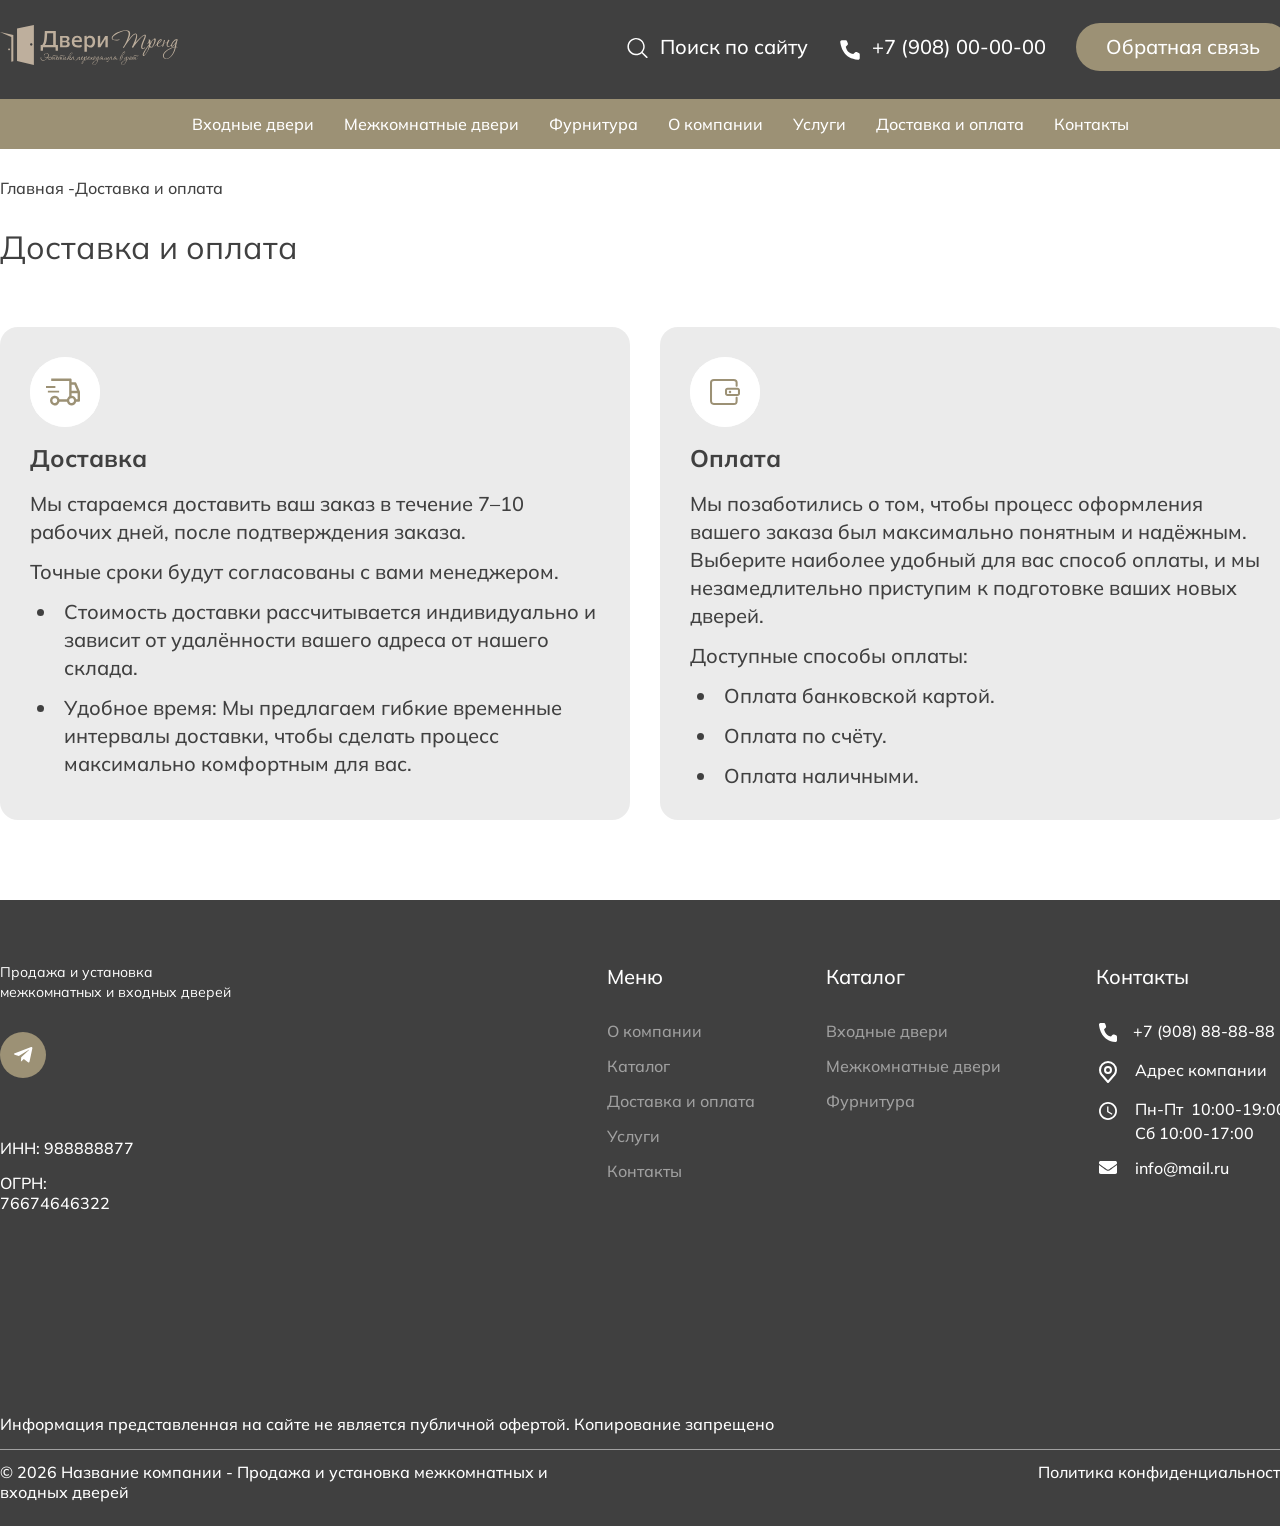
==== index.html @ 287fa289 "Оплата" ====
<!DOCTYPE html>
<html lang="ru">

<head>
  <meta charset="UTF-8">
  <meta http-equiv="X-UA-Compatible" content="IE=edge">
  <meta name="viewport" content="width=device-width, initial-scale=1.0">
  <title>Document</title>
  <link rel="stylesheet" href="style/style.css">
  <link rel="stylesheet" href="./style/swiper-bundle.min.css">
</head>

<body>
  <header class="header">
    <div class="header__top">
      <div class="container">
        <a class="header__logo" href="/" aria-label="На главную">
          <img class="header__logo-image" src="./assets/imgs/header/logo.svg" alt="Двери Trend">
        </a>
        <div class="header__top-content">
          <a class="header-link" href="#" aria-label="Поиск по сайту">
            <span class="header__search-icon-slot" aria-hidden="true">
              <svg width="24" height="23" viewBox="0 0 24 23" fill="none" xmlns="http://www.w3.org/2000/svg">
                <path
                  d="M21.3833 20.3334L16.7052 15.6616H16.6548C18.0967 13.9637 18.8254 11.7748 18.6883 9.5527C18.5513 7.33062 17.5593 5.24752 15.9197 3.73914C14.28 2.23077 12.1199 1.41397 9.89113 1.4596C7.66234 1.50524 5.53754 2.40977 3.96122 3.98399C2.3849 5.55821 1.47915 7.68017 1.43346 9.90599C1.38776 12.1318 2.20565 14.2891 3.71604 15.9265C5.22643 17.5639 7.31231 18.5547 9.53736 18.6915C11.7624 18.8283 13.9542 18.1006 15.6544 16.6606C15.6544 16.6606 15.6544 16.6966 15.6544 16.7109L20.3325 21.3828C20.3994 21.4502 20.479 21.5036 20.5667 21.5401C20.6544 21.5766 20.7485 21.5954 20.8435 21.5954C20.9385 21.5954 21.0326 21.5766 21.1203 21.5401C21.208 21.5036 21.2876 21.4502 21.3545 21.3828C21.4283 21.3176 21.4879 21.2379 21.5295 21.1487C21.5712 21.0595 21.5941 20.9627 21.5968 20.8644C21.5995 20.766 21.582 20.6681 21.5452 20.5768C21.5085 20.4854 21.4534 20.4026 21.3833 20.3334ZM10.0766 17.25C8.65318 17.25 7.26169 16.8285 6.07814 16.0387C4.89458 15.2489 3.97211 14.1264 3.42738 12.813C2.88265 11.4997 2.74012 10.0545 3.01782 8.66029C3.29553 7.26605 3.98098 5.98536 4.98751 4.98017C5.99405 3.97498 7.27645 3.29044 8.67255 3.0131C10.0686 2.73577 11.5157 2.87811 12.8308 3.42211C14.1459 3.96612 15.27 4.88736 16.0608 6.06934C16.8516 7.25132 17.2737 8.64095 17.2737 10.0625C17.2737 11.0064 17.0876 11.941 16.7259 12.813C16.3642 13.6851 15.8341 14.4774 15.1657 15.1448C14.4974 15.8122 13.704 16.3417 12.8308 16.7029C11.9576 17.0641 11.0218 17.25 10.0766 17.25Z"
                  fill="white" />
              </svg>
            </span>
            <span class="header__search-text">Поиск по сайту</span>
          </a>
          <a class="header-link" href="tel:+79080000000" aria-label="Позвонить +7 (908) 00-00-00">
            <svg width="24" height="24" viewBox="0 0 24 24" fill="none" xmlns="http://www.w3.org/2000/svg">
              <path
                d="M15.2477 16.11L16.9277 14.43C17.154 14.2065 17.4403 14.0536 17.7518 13.9897C18.0634 13.9257 18.3867 13.9537 18.6827 14.07L20.7302 14.8875C21.0293 15.0089 21.2858 15.2161 21.4673 15.4831C21.6488 15.75 21.7473 16.0647 21.7502 16.3875V20.1375C21.7485 20.3571 21.7023 20.574 21.6145 20.7753C21.5267 20.9766 21.3991 21.158 21.2393 21.3087C21.0796 21.4593 20.891 21.5761 20.6849 21.6519C20.4788 21.7278 20.2595 21.7611 20.0402 21.75C5.69272 20.8575 2.79772 8.7075 2.25022 4.0575C2.22481 3.82915 2.24803 3.59801 2.31836 3.37928C2.38869 3.16055 2.50453 2.95919 2.65827 2.78845C2.81201 2.61771 3.00016 2.48145 3.21034 2.38865C3.42052 2.29584 3.64797 2.24859 3.87772 2.25H7.50022C7.82348 2.25096 8.13906 2.3486 8.40637 2.53037C8.67368 2.71214 8.8805 2.96973 9.00022 3.27L9.81772 5.3175C9.93791 5.6123 9.96858 5.93598 9.90588 6.24811C9.84319 6.56024 9.68992 6.84697 9.46522 7.0725L7.78522 8.7525C7.78522 8.7525 8.75272 15.3 15.2477 16.11Z"
                fill="white" />
            </svg>
            <span class="header__search-text">+7 (908) 00-00-00</span>
          </a>
          <button class="header__callback-button" type="button">Обратная связь</button>
        </div>
      </div>
    </div>
    <div class="header__bottom">
      <div class="container">
        <nav class="header__bottom-inner" aria-label="Навигация по сайту">
          <a class="nav-item" href="#">Входные двери</a>
          <a class="nav-item" href="#">Межкомнатные двери</a>
          <a class="nav-item" href="#">Фурнитура</a>
          <a class="nav-item" href="#">О компании</a>
          <a class="nav-item" href="#">Услуги</a>
          <a class="nav-item" href="#">Доставка и оплата</a>
          <a class="nav-item" href="#">Контакты</a>
        </nav>
      </div>
    </div>
  </header>

  <main class="page-delivery">
    <div class="container">
      <div class="page-delivery__intro">
        <nav class="breadcrumbs" aria-label="Хлебные крошки">
          <ol class="breadcrumbs__list">
            <li class="breadcrumbs__item">
              <a class="breadcrumbs__link" href="/">Главная</a>
            </li>
            <li class="breadcrumbs__item">
              <span class="breadcrumbs__current" aria-current="page">Доставка и оплата</span>
            </li>
          </ol>
        </nav>
        <h1 class="page-delivery__title">Доставка и оплата</h1>
      </div>

      <div class="page-delivery__cards">
        <article class="info-card info-card--delivery">
          <div class="info-card__icon" aria-hidden="true">
            <svg width="70" height="70" viewBox="0 0 70 70" fill="none" xmlns="http://www.w3.org/2000/svg">
              <rect width="70" height="70" rx="35" fill="white" />
              <path d="M49.9029 34.5152L46.305 25.9251C46.2126 25.7044 46.0589 25.5163 45.8629 25.3841C45.667 25.252 45.4375 25.1815 45.2029 25.1815H41.605V22.7272C41.605 22.4017 41.4787 22.0896 41.2538 21.8594C41.0289 21.6293 40.7238 21.5 40.4058 21.5H21.2173V23.9543H39.2065V39.3625C38.6603 39.6876 38.1823 40.1199 37.7999 40.6346C37.4175 41.1493 37.1383 41.7362 36.9782 42.3616H29.4419C29.15 41.2048 28.4558 40.1967 27.4895 39.5262C26.5231 38.8556 25.3509 38.5687 24.1927 38.7193C23.0344 38.8698 21.9695 39.4475 21.1977 40.3439C20.4258 41.2403 20 42.394 20 43.5888C20 44.7835 20.4258 45.9372 21.1977 46.8337C21.9695 47.7301 23.0344 48.3077 24.1927 48.4583C25.3509 48.6088 26.5231 48.3219 27.4895 47.6514C28.4558 46.9809 29.15 45.9727 29.4419 44.8159H36.9782C37.2391 45.8691 37.8357 46.8032 38.6737 47.4705C39.5117 48.1377 40.5432 48.5 41.605 48.5C42.6668 48.5 43.6983 48.1377 44.5363 47.4705C45.3743 46.8032 45.971 45.8691 46.2319 44.8159H48.8007C49.1188 44.8159 49.4238 44.6866 49.6487 44.4565C49.8736 44.2264 50 43.9142 50 43.5888V34.9987C50 34.8325 49.9669 34.668 49.9029 34.5152ZM24.8151 46.0431C24.3407 46.0431 23.877 45.8991 23.4825 45.6295C23.0881 45.3598 22.7807 44.9765 22.5991 44.528C22.4176 44.0795 22.3701 43.5861 22.4626 43.11C22.5552 42.6339 22.7836 42.1966 23.1191 41.8533C23.4545 41.5101 23.8819 41.2763 24.3472 41.1816C24.8124 41.0869 25.2947 41.1355 25.733 41.3213C26.1713 41.507 26.5459 41.8216 26.8094 42.2252C27.073 42.6288 27.2137 43.1034 27.2137 43.5888C27.2137 44.2397 26.961 44.864 26.5111 45.3242C26.0613 45.7845 25.4512 46.0431 24.8151 46.0431ZM41.605 27.6358H44.4114L46.9826 33.7715H41.605V27.6358ZM41.605 46.0431C41.1306 46.0431 40.6669 45.8991 40.2725 45.6295C39.878 45.3598 39.5706 44.9765 39.389 44.528C39.2075 44.0795 39.16 43.5861 39.2526 43.11C39.3451 42.6339 39.5735 42.1966 39.909 41.8533C40.2444 41.5101 40.6718 41.2763 41.1371 41.1816C41.6024 41.0869 42.0846 41.1355 42.5229 41.3213C42.9612 41.507 43.3358 41.8216 43.5994 42.2252C43.8629 42.6288 44.0036 43.1034 44.0036 43.5888C44.0036 44.2397 43.7509 44.864 43.3011 45.3242C42.8513 45.7845 42.2412 46.0431 41.605 46.0431ZM47.6014 42.3616H46.2319C45.9677 41.3105 45.3701 40.3788 44.5328 39.7125C43.6954 39.0463 42.6657 38.6832 41.605 38.6802V36.2258H47.6014V42.3616Z" fill="#9C9175" />
              <path d="M17.875 33.6875H29.125V35.5625H17.875V33.6875ZM16 29H25.375V30.875H16V29Z" fill="#9C9175" />
            </svg>
          </div>
          <h2 class="info-card__title">Доставка</h2>
          <p class="info-card__text">
            Мы стараемся доставить ваш заказ в течение 7–10 рабочих дней, после подтверждения заказа.
          </p>
          <p class="info-card__text">
            Точные сроки будут согласованы с вами менеджером.
          </p>
          <ul class="info-card__list">
            <li>Стоимость доставки рассчитывается индивидуально и зависит от удалённости вашего адреса от нашего склада.</li>
            <li>Удобное время: Мы предлагаем гибкие временные интервалы доставки, чтобы сделать процесс максимально комфортным для вас.</li>
          </ul>
        </article>

        <article class="info-card info-card--payment">
          <div class="info-card__icon" aria-hidden="true">
            <svg width="70" height="70" viewBox="0 0 70 70" fill="none" xmlns="http://www.w3.org/2000/svg">
              <rect width="70" height="70" rx="35" fill="white" />
              <path d="M37.505 32.7628C37.3862 32.762 37.2718 32.8091 37.187 32.8939C37.1021 32.9788 37.0536 33.0944 37.052 33.2155V36.5987C37.0536 36.7201 37.1023 36.8359 37.1875 36.9208C37.2727 37.0057 37.3874 37.0526 37.5065 37.0514H47.501C47.6201 37.0526 47.7348 37.0057 47.82 36.9208C47.9052 36.8359 47.9539 36.7201 47.9555 36.5987V33.2155C47.9539 33.0941 47.9052 32.9782 47.82 32.8934C47.7348 32.8085 47.6201 32.7616 47.501 32.7628H37.505ZM43.634 22.0015C45.017 22.0688 46.0115 22.3472 46.6415 22.9376C47.264 23.5218 47.5835 24.3676 47.6465 25.4872V28.6944C47.6433 28.9676 47.534 29.2283 47.3424 29.4193C47.1509 29.6102 46.8929 29.7159 46.625 29.7131C46.4922 29.7147 46.3605 29.6896 46.2372 29.6393C46.1139 29.589 46.0016 29.5144 45.9066 29.4198C45.8116 29.3252 45.7358 29.2125 45.6835 29.088C45.6313 28.9635 45.6036 28.8298 45.602 28.6944L45.6035 25.5453C45.5705 24.9641 45.434 24.6031 45.239 24.4196C45.05 24.2422 44.474 24.0831 43.5845 24.0372H23.9705C23.165 24.0678 22.6415 24.2238 22.388 24.4456C22.193 24.6154 22.046 25.0834 22.0445 25.8925L22.04 43.8942C22.115 44.6803 22.2845 45.2049 22.502 45.4665C22.667 45.6653 23.1785 45.8641 23.9315 45.962H43.6055C44.5265 45.9804 45.0695 45.8397 45.2525 45.6515C45.455 45.442 45.602 44.8914 45.602 43.9905V40.8628C45.602 40.3015 46.0595 39.8442 46.625 39.8442C47.189 39.8442 47.6465 40.3015 47.6465 40.8628V43.9905C47.6465 45.3671 47.3705 46.3964 46.724 47.0648C46.058 47.753 44.999 48.0283 43.5845 47.9977L23.81 47.9931C22.4645 47.8341 21.5 47.4578 20.9255 46.765C20.405 46.1379 20.1155 45.2432 20 43.9921V25.8909C20.003 24.5511 20.318 23.5432 21.041 22.9131C21.704 22.3319 22.661 22.0489 23.9315 22L43.634 22.0015ZM47.501 30.7256C48.881 30.7256 50 31.8405 50 33.2155V36.5987C50 37.9737 48.881 39.0886 47.501 39.0886H37.5065C36.1265 39.0886 35.0075 37.9721 35.0075 36.5987V33.2155C35.0075 31.8405 36.1265 30.7256 37.5065 30.7256H47.501ZM40.0055 33.6927C39.3155 33.6927 38.756 34.2433 38.756 34.9209C38.756 35.5984 39.3155 36.149 40.0055 36.149C40.6955 36.149 41.255 35.5984 41.255 34.9209C41.255 34.2433 40.6955 33.6912 40.0055 33.6912" fill="#9C9175" />
            </svg>
          </div>
          <h2 class="info-card__title">Оплата</h2>
          <p class="info-card__text">
            Мы позаботились о том, чтобы процесс оформления вашего заказа был максимально понятным и надёжным. Выберите наиболее удобный для вас способ оплаты, и мы незамедлительно приступим к подготовке ваших новых дверей.
          </p>
          <p class="info-card__text">
            Доступные способы оплаты:
          </p>
          <ul class="info-card__list">
            <li>Оплата банковской картой.</li>
            <li>Оплата по счёту.</li>
            <li>Оплата наличными.</li>
          </ul>
        </article>
      </div>
    </div>
  </main>

  <footer class="footer">
    <div class="container">
      <div class="footer__main">
        <div class="footer__brand">
          <div class="footer__description">
            <p class="footer__description-text">Продажа и установка<br>межкомнатных и входных дверей</p>
          </div>
          <div class="footer__badge" aria-hidden="true">
            <svg width="19" height="16" viewBox="0 0 19 16" fill="none" xmlns="http://www.w3.org/2000/svg">
              <path
                d="M18.321 1.40276L15.5484 14.4785C15.3392 15.4014 14.7937 15.6311 14.0185 15.1963L9.79386 12.0832L7.75539 14.0438C7.5298 14.2694 7.34113 14.458 6.90636 14.458L7.20988 10.1555L15.0398 3.0803C15.3802 2.77678 14.9659 2.60862 14.5107 2.91213L4.83097 9.00706L0.663783 7.70276C-0.242662 7.41975 -0.259068 6.79631 0.852455 6.36155L17.1521 0.0820558C17.9068 -0.200952 18.5671 0.25022 18.321 1.40276V1.40276Z"
                fill="white" />
            </svg>
          </div>
          <div class="footer__details">
            <span class="footer__details-text">ИНН: 988888877</span>
            <span class="footer__details-text">ОГРН: 76674646322</span>
          </div>
        </div>

        <div class="footer__columns">
          <div class="footer__menu">
            <p class="footer__menu-title">Меню</p>
            <nav class="footer__menu-inner" aria-label="Меню">
              <a class="footer__menu-text" href="#">О компании</a>
              <a class="footer__menu-text" href="#">Каталог</a>
              <a class="footer__menu-text" href="#">Доставка и оплата</a>
              <a class="footer__menu-text" href="#">Услуги</a>
              <a class="footer__menu-text" href="#">Контакты</a>
            </nav>
          </div>

          <div class="footer__catalog">
            <p class="footer__catalog-title">Каталог</p>
            <nav class="footer__catalog-inner" aria-label="Каталог">
              <a class="footer__catalog-text" href="#">Входные двери</a>
              <a class="footer__catalog-text" href="#">Межкомнатные двери</a>
              <a class="footer__catalog-text" href="#">Фурнитура</a>
            </nav>
          </div>

          <div class="footer__contacts">
            <p class="footer__contacts-title">Контакты</p>
            <div class="footer__contacts-list">
              <a class="footer__contact-item footer__contact-item--phone" href="tel:+79088888888"
                aria-label="Позвонить +7 (908) 88-88-88">
                <span class="footer__contact-icon footer__contact-icon--phone" aria-hidden="true">
                  <svg width="22" height="24" viewBox="0 0 22 24" fill="none" xmlns="http://www.w3.org/2000/svg">
                    <path
                      d="M15.0008 15.5032L16.5507 13.8664C16.7595 13.6487 17.0236 13.4997 17.3111 13.4374C17.5985 13.3752 17.8968 13.4024 18.1699 13.5157L20.0589 14.3121C20.3349 14.4304 20.5715 14.6323 20.739 14.8924C20.9065 15.1525 20.9973 15.459 21 15.7735V19.427C20.9984 19.6409 20.9558 19.8523 20.8748 20.0484C20.7938 20.2445 20.6761 20.4212 20.5287 20.568C20.3813 20.7148 20.2073 20.8285 20.0171 20.9024C19.827 20.9763 19.6247 21.0088 19.4223 20.998C6.18528 20.1284 3.51434 8.29127 3.00922 3.76099C2.98577 3.53852 3.00719 3.31333 3.07208 3.10024C3.13696 2.88714 3.24384 2.69096 3.38568 2.52462C3.52752 2.35827 3.70111 2.22552 3.89502 2.13511C4.08894 2.04469 4.29878 1.99866 4.51075 2.00003H7.85289C8.15113 2.00096 8.44228 2.09609 8.6889 2.27318C8.93553 2.45027 9.12634 2.70123 9.23679 2.99377L9.99102 4.98855C10.1019 5.27576 10.1302 5.59111 10.0724 5.8952C10.0145 6.19929 9.87312 6.47864 9.66581 6.69836L8.11583 8.33511C8.11583 8.33511 9.00845 14.714 15.0008 15.5032Z"
                      fill="white" />
                  </svg>
                </span>
                <span class="footer__contact-text">+7 (908) 88-88-88</span>
              </a>
              <div class="footer__contact-item footer__contact-item--address">
                <span class="footer__contact-icon footer__contact-icon--address" aria-hidden="true">
                  <svg width="24" height="24" viewBox="0 0 24 24" fill="none" xmlns="http://www.w3.org/2000/svg">
                    <path
                      d="M12 13C13.6569 13 15 11.6569 15 10C15 8.34315 13.6569 7 12 7C10.3431 7 9 8.34315 9 10C9 11.6569 10.3431 13 12 13Z"
                      stroke="white"
                      stroke-width="2"
                      stroke-linecap="round"
                      stroke-linejoin="round" />
                    <path
                      d="M12 2C9.87827 2 7.84344 2.84285 6.34315 4.34315C4.84285 5.84344 4 7.87827 4 10C4 11.892 4.402 13.13 5.5 14.5L12 22L18.5 14.5C19.598 13.13 20 11.892 20 10C20 7.87827 19.1571 5.84344 17.6569 4.34315C16.1566 2.84285 14.1217 2 12 2V2Z"
                      stroke="white"
                      stroke-width="2"
                      stroke-linecap="round"
                      stroke-linejoin="round" />
                  </svg>
                </span>
                <span class="footer__contact-text">Адрес компании</span>
              </div>
              <div class="footer__contact-item footer__contact-item--time">
                <span class="footer__contact-icon footer__contact-icon--time" aria-hidden="true">
                  <svg width="24" height="24" viewBox="0 0 24 24" fill="none" xmlns="http://www.w3.org/2000/svg">
                    <path
                      d="M12 19.2C13.9096 19.2 15.7409 18.4414 17.0912 17.0912C18.4414 15.7409 19.2 13.9096 19.2 12C19.2 10.0904 18.4414 8.25909 17.0912 6.90883C15.7409 5.55857 13.9096 4.8 12 4.8C10.0904 4.8 8.25909 5.55857 6.90883 6.90883C5.55857 8.25909 4.8 10.0904 4.8 12C4.8 13.9096 5.55857 15.7409 6.90883 17.0912C8.25909 18.4414 10.0904 19.2 12 19.2ZM12 3C13.1819 3 14.3522 3.23279 15.4442 3.68508C16.5361 4.13738 17.5282 4.80031 18.364 5.63604C19.1997 6.47177 19.8626 7.46392 20.3149 8.55585C20.7672 9.64778 21 10.8181 21 12C21 14.3869 20.0518 16.6761 18.364 18.364C16.6761 20.0518 14.3869 21 12 21C7.023 21 3 16.95 3 12C3 9.61305 3.94821 7.32387 5.63604 5.63604C7.32387 3.94821 9.61305 3 12 3M12.45 7.5V12.225L16.5 14.628L15.825 15.735L11.1 12.9V7.5H12.45Z"
                      fill="white" />
                  </svg>
                </span>
                <div class="footer__contact-time">
                  <span class="footer__contact-time-line">Пн-Пт&nbsp;&nbsp;10:00-19:00;</span>
                  <span class="footer__contact-time-line">Сб 10:00-17:00</span>
                </div>
              </div>
              <a class="footer__contact-item footer__contact-item--mail" href="mailto:info@mail.ru"
                aria-label="Написать на info@mail.ru">
                <span class="footer__contact-icon footer__contact-icon--mail" aria-hidden="true">
                  <svg width="24" height="19" viewBox="0 0 24 19" fill="none" xmlns="http://www.w3.org/2000/svg">
                    <path
                      d="M20.6484 7.29948C20.7188 7.23177 20.7891 7.22049 20.8594 7.26562C20.9531 7.31076 21 7.37847 21 7.46875V14.375C21 14.8264 20.8359 15.2101 20.5078 15.526C20.1797 15.842 19.7812 16 19.3125 16H4.6875C4.21875 16 3.82031 15.842 3.49219 15.526C3.16406 15.2101 3 14.8264 3 14.375V7.46875C3 7.37847 3.03516 7.32205 3.10547 7.29948C3.19922 7.25434 3.28125 7.25434 3.35156 7.29948C4.125 7.86372 5.92969 9.13889 8.76562 11.125C8.8125 11.1701 8.96484 11.2943 9.22266 11.4974C9.50391 11.7005 9.72656 11.8585 9.89062 11.9714C10.0547 12.0616 10.2656 12.1858 10.5234 12.3437C10.7812 12.4792 11.0273 12.5807 11.2617 12.6484C11.5195 12.7161 11.7656 12.75 12 12.75C12.2109 12.75 12.4219 12.7274 12.6328 12.6823C12.8438 12.6146 13.043 12.5469 13.2305 12.4792C13.418 12.3889 13.6172 12.276 13.8281 12.1406C14.0391 12.0052 14.2148 11.8924 14.3555 11.8021C14.4961 11.6892 14.6602 11.5651 14.8477 11.4297C15.0352 11.2943 15.1641 11.1927 15.2344 11.125C18 9.2066 19.8047 7.93142 20.6484 7.29948ZM12 11.6667C11.8125 11.6667 11.5781 11.6102 11.2969 11.4974C11.0391 11.362 10.8281 11.2491 10.6641 11.1589C10.5 11.046 10.2539 10.8767 9.92578 10.651C9.62109 10.4028 9.45703 10.2786 9.43359 10.2786C6.57422 8.26997 4.53516 6.81424 3.31641 5.91146C3.10547 5.75347 3 5.53906 3 5.26823V4.625C3 4.17361 3.16406 3.78993 3.49219 3.47396C3.82031 3.15799 4.21875 3 4.6875 3H19.3125C19.7812 3 20.1797 3.15799 20.5078 3.47396C20.8359 3.78993 21 4.17361 21 4.625V5.26823C21 5.53906 20.8945 5.75347 20.6836 5.91146C19.5352 6.7691 17.4961 8.22483 14.5664 10.2786C14.543 10.2786 14.3672 10.4028 14.0391 10.651C13.7344 10.8767 13.5 11.046 13.3359 11.1589C13.1719 11.2491 12.9492 11.362 12.668 11.4974C12.4102 11.6102 12.1875 11.6667 12 11.6667Z"
                      fill="white" />
                  </svg>
                </span>
                <span class="footer__contact-text">info@mail.ru</span>
              </a>
            </div>
          </div>
        </div>
      </div>

      <p class="footer__notice">Информация представленная на сайте не является публичной офертой. Копирование запрещено</p>
      <div class="footer__divider" aria-hidden="true"></div>
      <div class="footer__legal">
        <p class="footer__copyright">© 2026 Название компании - Продажа и установка межкомнатных и входных дверей</p>
        <a class="footer__policy" href="#">Политика конфиденциальности</a>
      </div>
    </div>
  </footer>

  <script src="js/swiper-bundle.min.js"></script>
  <script src="js/app.js"></script>
</body>

</html>
---- style/style.css ----
@import url("https://fonts.googleapis.com/css2?family=Mulish:ital,wght@0,200..1000;1,200..1000&family=Poppins:ital,wght@0,100;0,200;0,300;0,400;0,500;0,600;0,700;0,800;0,900;1,100;1,200;1,300;1,400;1,500;1,600;1,700;1,800;1,900&family=Raleway:ital,wght@0,100..900;1,100..900&family=Roboto:ital,wght@0,100..900;1,100..900&display=swap");
* {
  margin: 0;
  padding: 0;
  box-sizing: border-box;
  list-style: none;
  text-decoration: none;
  border: none;
  outline: none;
}

body,
html {
  background-color: #f3f3f3;
  max-width: 100%;
  overflow-x: hidden;
}

.container {
  width: 1290px;
  margin: auto;
}

.page-delivery {
  background: #fff;
  padding-top: 30px;
  padding-bottom: 80px;
}
.page-delivery__intro {
  display: flex;
  flex-direction: column;
  align-items: flex-start;
  gap: 30px;
}
.page-delivery__title {
  margin: 0;
  font-family: "Mulish", sans-serif;
  font-weight: 400;
  font-size: 32px;
  line-height: 1.2;
  text-align: left;
  color: #404040;
}

.breadcrumbs__list {
  display: flex;
  flex-wrap: wrap;
  align-items: center;
  list-style: none;
  margin: 0;
  padding: 0;
}
.breadcrumbs__item {
  font-family: "Mulish", sans-serif;
  font-weight: 500;
  font-size: 16px;
  line-height: 1.2;
  color: #404040;
}
.breadcrumbs__item:not(:last-child)::after {
  content: " - ";
}
.breadcrumbs__link {
  color: inherit;
  text-decoration: none;
}
.breadcrumbs__current {
  color: inherit;
}

.page-delivery__cards {
  display: flex;
  flex-wrap: wrap;
  gap: 30px;
  margin-top: 60px;
}

.info-card {
  flex: 1 1 280px;
  min-width: 0;
  background: #ebebeb;
  border-radius: 18px;
  padding: 28px 32px;
}

.info-card--delivery,
.info-card--payment {
  display: flex;
  flex-direction: column;
  align-items: flex-start;
  padding: 30px;
}
.info-card--delivery .info-card__icon,
.info-card--payment .info-card__icon {
  flex-shrink: 0;
  width: 70px;
  height: 70px;
  border-radius: 100px;
  background: #fff;
  display: flex;
  align-items: center;
  justify-content: center;
}
.info-card--delivery .info-card__icon svg,
.info-card--payment .info-card__icon svg {
  display: block;
}
.info-card--delivery .info-card__title,
.info-card--payment .info-card__title {
  margin: 15px 0 0;
  font-family: "Mulish", sans-serif;
  font-weight: 700;
  font-size: 24px;
  line-height: 1.4;
  color: #404040;
}
.info-card--delivery .info-card__text,
.info-card--payment .info-card__text {
  margin: 0;
  font-family: "Mulish", sans-serif;
  font-weight: 500;
  font-size: 20px;
  line-height: 1.4;
  color: #404040;
}
.info-card--delivery .info-card__text:first-of-type,
.info-card--payment .info-card__text:first-of-type {
  margin-top: 15px;
}
.info-card--delivery .info-card__text + .info-card__text,
.info-card--payment .info-card__text + .info-card__text {
  margin-top: 12px;
}
.info-card--delivery .info-card__list,
.info-card--payment .info-card__list {
  margin: 12px 0 0;
  padding-left: 1.35em;
  list-style: disc outside;
  font-family: "Mulish", sans-serif;
  font-weight: 500;
  font-size: 20px;
  line-height: 1.4;
  color: #404040;
}
.info-card--delivery .info-card__list li,
.info-card--payment .info-card__list li {
  list-style: disc outside;
  padding-left: 0.35em;
}
.info-card--delivery .info-card__list li + li,
.info-card--payment .info-card__list li + li {
  margin-top: 12px;
}

.header .header__top {
  background: #404040;
  padding: 23px 0 28px;
}
.header .header__top .container {
  display: flex;
  align-items: center;
  justify-content: space-between;
}
.header .header__logo {
  width: 178px;
  position: relative;
}
.header .header__logo img {
  width: 100%;
}
.header .header__top-content {
  display: flex;
  align-items: center;
  gap: 30px;
}
.header .header-link {
  display: flex;
  align-items: center;
  gap: 10px;
}
.header .header-link svg {
  width: 24px;
  height: 24px;
  margin-top: 5px;
}
.header .header-link .header__search-text {
  font-family: "Mulish", sans-serif;
  font-weight: 500;
  font-size: 20px;
  line-height: 100%;
  text-align: center;
  color: #fff;
}
.header .header__callback-button {
  font-family: "Mulish", sans-serif;
  font-weight: 500;
  font-size: 20px;
  line-height: 140%;
  text-align: center;
  color: #fff;
  border-radius: 100px;
  padding: 10px 30px;
  background: #9c9175;
}
.header .header__bottom {
  background: #9c9175;
  padding: 15px;
}
.header .header__bottom .container {
  display: flex;
  align-items: center;
  justify-content: center;
}
.header .header__bottom nav {
  display: flex;
  align-items: center;
  gap: 30px;
}

.nav-item {
  font-family: "Mulish", sans-serif;
  font-weight: 500;
  font-size: 16px;
  text-align: center;
  color: #fff;
}

.footer {
  background: #404040;
  color: #fff;
  padding: 63px 0 24px;
}
.footer .container {
  display: flex;
  flex-direction: column;
}
.footer .footer__brand {
  display: flex;
  flex-direction: column;
  align-items: flex-start;
}
.footer .footer__description-text {
  font-family: "Mulish", sans-serif;
  font-weight: 400;
  font-size: 14px;
  line-height: 1.4;
  color: #fff;
  margin: 0;
}
.footer .footer__badge {
  margin-top: 30px;
  width: 46px;
  height: 46px;
  flex-shrink: 0;
  border-radius: 50%;
  background: #9c9175;
  display: flex;
  align-items: center;
  justify-content: center;
}
.footer .footer__badge svg {
  display: block;
}
.footer .footer__details {
  margin-top: 60px;
  display: flex;
  flex-direction: column;
  gap: 15px;
  width: 158px;
  min-height: 55px;
}
.footer .footer__details-text,
.footer .footer__contact-text,
.footer .footer__contact-time-line,
.footer .footer__notice,
.footer .footer__copyright,
.footer .footer__policy {
  font-family: "Mulish", sans-serif;
  font-weight: 500;
  font-size: 16px;
  color: #fff;
}
.footer .footer__details-text {
  display: block;
  line-height: 1.25;
}
.footer .footer__main {
  display: flex;
  flex-wrap: wrap;
  align-items: flex-start;
  justify-content: space-between;
}
.footer .footer__columns {
  display: flex;
  flex-wrap: wrap;
  align-items: flex-start;
}
.footer .footer__menu-title,
.footer .footer__catalog-title,
.footer .footer__contacts-title {
  font-family: "Mulish", sans-serif;
  font-weight: 500;
  font-size: 20px;
  line-height: 140%;
  color: #fff;
  margin: 0;
}
.footer .footer__menu {
  margin-right: 70px;
  width: 149px;
  min-height: 160px;
}
.footer .footer__catalog {
  margin-right: 95px;
}
.footer .footer__menu-inner,
.footer .footer__catalog-inner,
.footer .footer__contacts-list {
  display: flex;
  flex-direction: column;
  gap: 15px;
  margin-top: 30px;
}
.footer .footer__menu-text,
.footer .footer__catalog-text {
  font-family: "Mulish", sans-serif;
  font-weight: 500;
  font-size: 16px;
  color: rgba(255, 255, 255, 0.5);
}
.footer .footer__contacts {
  min-width: 0;
}
.footer .footer__contact-item {
  display: flex;
  align-items: flex-start;
  gap: 15px;
  text-decoration: none;
  color: inherit;
}
.footer .footer__contact-icon {
  flex-shrink: 0;
  display: flex;
  align-items: center;
  justify-content: center;
}
.footer .footer__contact-icon--phone svg {
  display: block;
}
.footer .footer__contact-icon--address svg, .footer .footer__contact-icon--time svg {
  display: block;
  width: 24px;
  height: 24px;
}
.footer .footer__contact-icon--mail svg {
  display: block;
  width: 24px;
  height: 19px;
}
.footer .footer__contact-time {
  display: flex;
  flex-direction: column;
  gap: 4px;
}
.footer .footer__notice {
  margin: 201px 0 0;
  text-align: left;
}
.footer .footer__divider {
  margin-top: 15px;
  width: 100%;
  height: 0;
  border: 0;
  border-top: 1px solid rgba(255, 255, 255, 0.5);
}
.footer .footer__legal {
  margin-top: 12px;
  display: flex;
  justify-content: flex-start;
  align-items: flex-start;
  gap: 485px;
}
.footer .footer__copyright {
  margin: 0;
  flex: 1;
  min-width: 0;
  text-align: left;
}
.footer .footer__policy {
  flex-shrink: 0;
  text-align: right;
  text-decoration: none;
}

/*# sourceMappingURL=style.css.map */
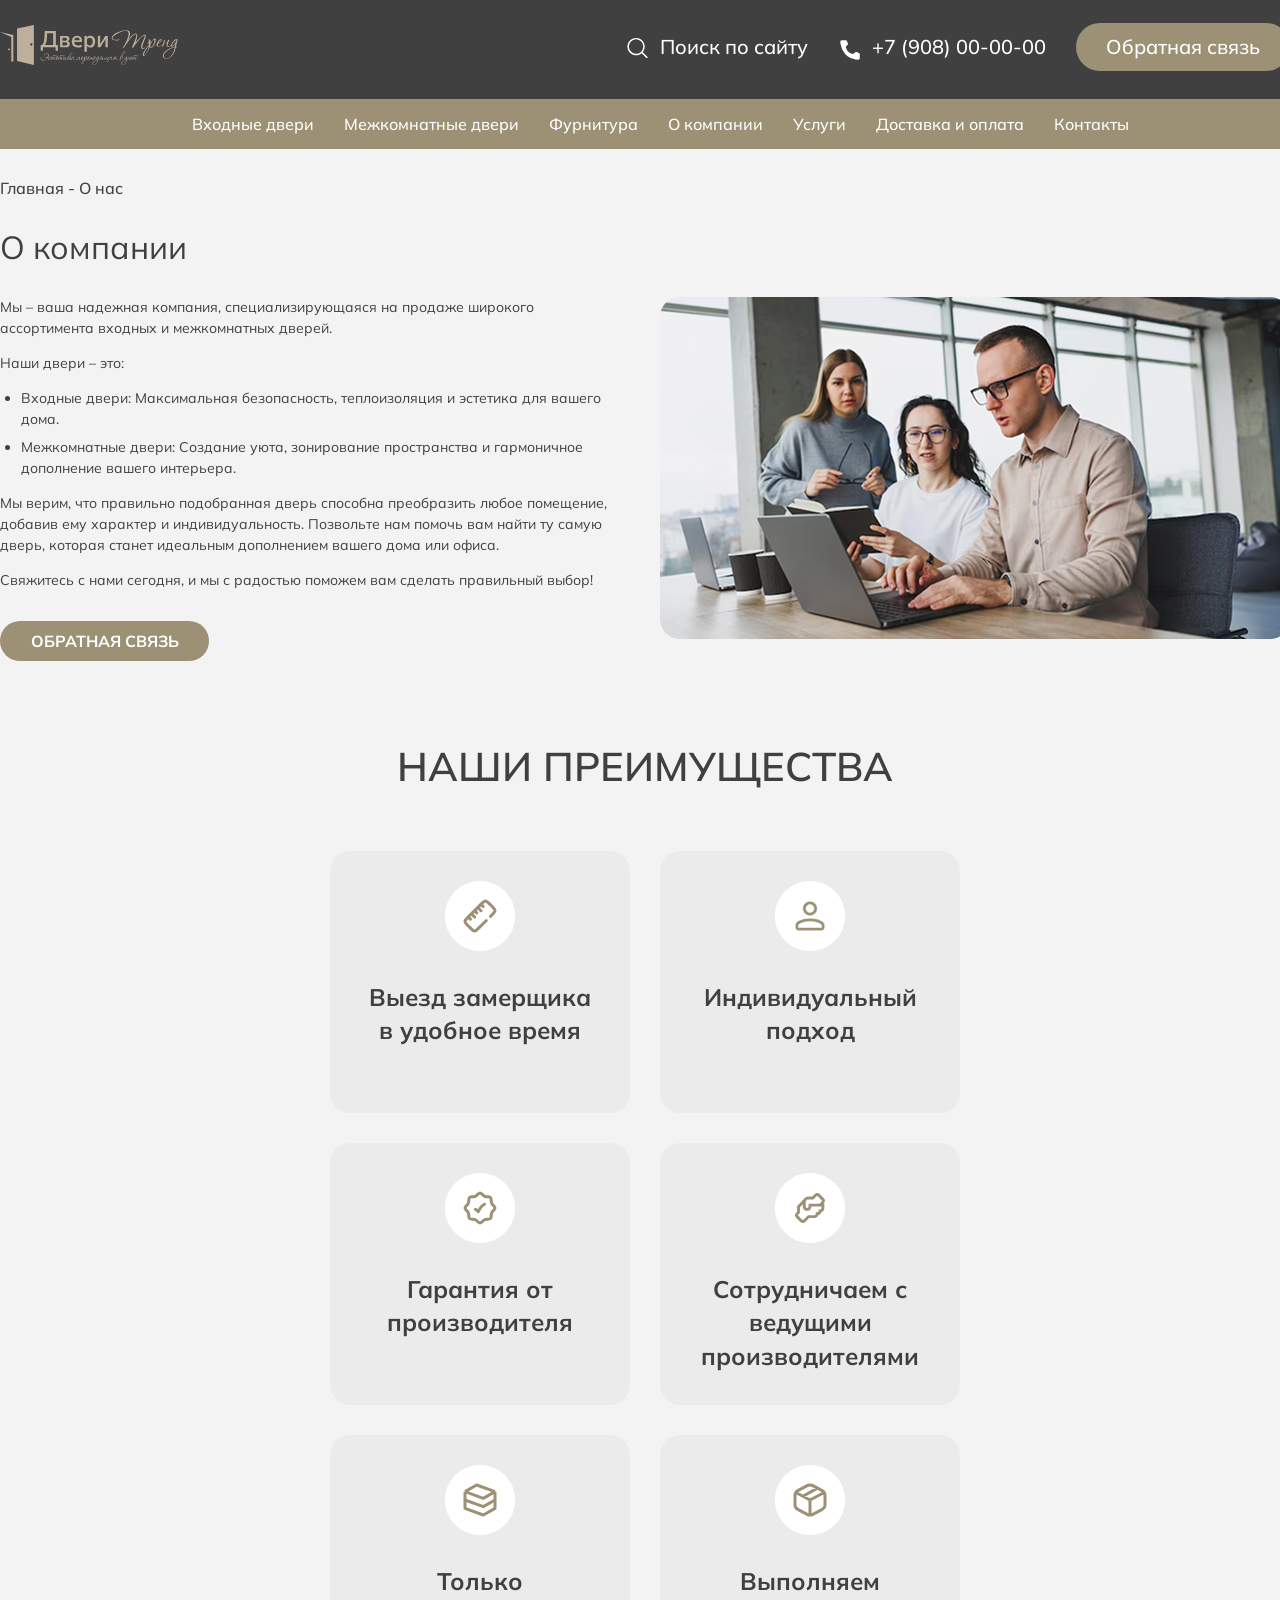
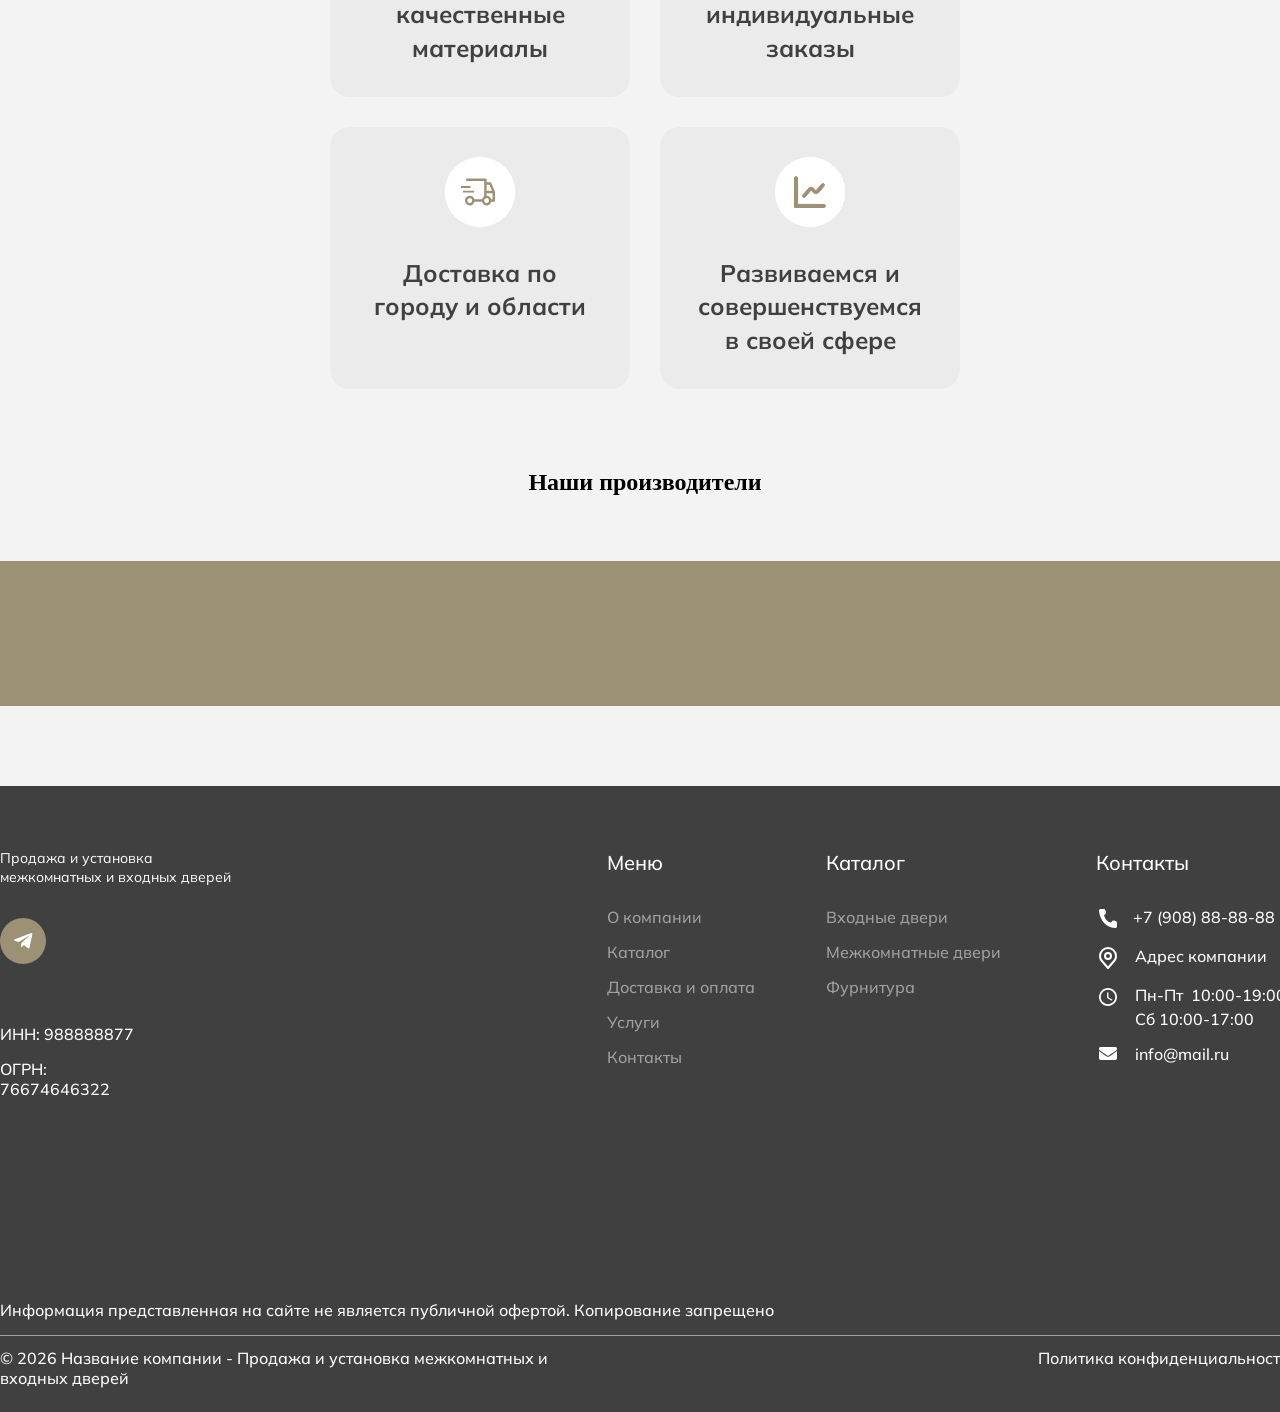
==== commit 0d4a943d: "1" ====
--- a/index.html
+++ b/index.html
@@ -5,9 +5,8 @@
   <meta charset="UTF-8">
   <meta http-equiv="X-UA-Compatible" content="IE=edge">
   <meta name="viewport" content="width=device-width, initial-scale=1.0">
-  <title>Document</title>
+  <title>О компании</title>
   <link rel="stylesheet" href="style/style.css">
-  <link rel="stylesheet" href="./style/swiper-bundle.min.css">
 </head>
 
 <body>
@@ -55,66 +54,226 @@
     </div>
   </header>
 
-  <main class="page-delivery">
+  <main class="page-main">
     <div class="container">
-      <div class="page-delivery__intro">
-        <nav class="breadcrumbs" aria-label="Хлебные крошки">
-          <ol class="breadcrumbs__list">
-            <li class="breadcrumbs__item">
-              <a class="breadcrumbs__link" href="/">Главная</a>
-            </li>
-            <li class="breadcrumbs__item">
-              <span class="breadcrumbs__current" aria-current="page">Доставка и оплата</span>
-            </li>
-          </ol>
+      <section class="about-page" aria-labelledby="about-heading">
+        <nav class="bread-crumbs" aria-label="Хлебные крошки">
+          <a href="/">Главная</a>
+          <span class="bread-crumbs__sep" aria-hidden="true"> - </span>
+          <span class="bread-crumbs__current" aria-current="page">О нас</span>
         </nav>
-        <h1 class="page-delivery__title">Доставка и оплата</h1>
-      </div>
-
-      <div class="page-delivery__cards">
-        <article class="info-card info-card--delivery">
-          <div class="info-card__icon" aria-hidden="true">
-            <svg width="70" height="70" viewBox="0 0 70 70" fill="none" xmlns="http://www.w3.org/2000/svg">
-              <rect width="70" height="70" rx="35" fill="white" />
-              <path d="M49.9029 34.5152L46.305 25.9251C46.2126 25.7044 46.0589 25.5163 45.8629 25.3841C45.667 25.252 45.4375 25.1815 45.2029 25.1815H41.605V22.7272C41.605 22.4017 41.4787 22.0896 41.2538 21.8594C41.0289 21.6293 40.7238 21.5 40.4058 21.5H21.2173V23.9543H39.2065V39.3625C38.6603 39.6876 38.1823 40.1199 37.7999 40.6346C37.4175 41.1493 37.1383 41.7362 36.9782 42.3616H29.4419C29.15 41.2048 28.4558 40.1967 27.4895 39.5262C26.5231 38.8556 25.3509 38.5687 24.1927 38.7193C23.0344 38.8698 21.9695 39.4475 21.1977 40.3439C20.4258 41.2403 20 42.394 20 43.5888C20 44.7835 20.4258 45.9372 21.1977 46.8337C21.9695 47.7301 23.0344 48.3077 24.1927 48.4583C25.3509 48.6088 26.5231 48.3219 27.4895 47.6514C28.4558 46.9809 29.15 45.9727 29.4419 44.8159H36.9782C37.2391 45.8691 37.8357 46.8032 38.6737 47.4705C39.5117 48.1377 40.5432 48.5 41.605 48.5C42.6668 48.5 43.6983 48.1377 44.5363 47.4705C45.3743 46.8032 45.971 45.8691 46.2319 44.8159H48.8007C49.1188 44.8159 49.4238 44.6866 49.6487 44.4565C49.8736 44.2264 50 43.9142 50 43.5888V34.9987C50 34.8325 49.9669 34.668 49.9029 34.5152ZM24.8151 46.0431C24.3407 46.0431 23.877 45.8991 23.4825 45.6295C23.0881 45.3598 22.7807 44.9765 22.5991 44.528C22.4176 44.0795 22.3701 43.5861 22.4626 43.11C22.5552 42.6339 22.7836 42.1966 23.1191 41.8533C23.4545 41.5101 23.8819 41.2763 24.3472 41.1816C24.8124 41.0869 25.2947 41.1355 25.733 41.3213C26.1713 41.507 26.5459 41.8216 26.8094 42.2252C27.073 42.6288 27.2137 43.1034 27.2137 43.5888C27.2137 44.2397 26.961 44.864 26.5111 45.3242C26.0613 45.7845 25.4512 46.0431 24.8151 46.0431ZM41.605 27.6358H44.4114L46.9826 33.7715H41.605V27.6358ZM41.605 46.0431C41.1306 46.0431 40.6669 45.8991 40.2725 45.6295C39.878 45.3598 39.5706 44.9765 39.389 44.528C39.2075 44.0795 39.16 43.5861 39.2526 43.11C39.3451 42.6339 39.5735 42.1966 39.909 41.8533C40.2444 41.5101 40.6718 41.2763 41.1371 41.1816C41.6024 41.0869 42.0846 41.1355 42.5229 41.3213C42.9612 41.507 43.3358 41.8216 43.5994 42.2252C43.8629 42.6288 44.0036 43.1034 44.0036 43.5888C44.0036 44.2397 43.7509 44.864 43.3011 45.3242C42.8513 45.7845 42.2412 46.0431 41.605 46.0431ZM47.6014 42.3616H46.2319C45.9677 41.3105 45.3701 40.3788 44.5328 39.7125C43.6954 39.0463 42.6657 38.6832 41.605 38.6802V36.2258H47.6014V42.3616Z" fill="#9C9175" />
-              <path d="M17.875 33.6875H29.125V35.5625H17.875V33.6875ZM16 29H25.375V30.875H16V29Z" fill="#9C9175" />
-            </svg>
-          </div>
-          <h2 class="info-card__title">Доставка</h2>
-          <p class="info-card__text">
-            Мы стараемся доставить ваш заказ в течение 7–10 рабочих дней, после подтверждения заказа.
-          </p>
-          <p class="info-card__text">
-            Точные сроки будут согласованы с вами менеджером.
-          </p>
-          <ul class="info-card__list">
-            <li>Стоимость доставки рассчитывается индивидуально и зависит от удалённости вашего адреса от нашего склада.</li>
-            <li>Удобное время: Мы предлагаем гибкие временные интервалы доставки, чтобы сделать процесс максимально комфортным для вас.</li>
-          </ul>
-        </article>
-
-        <article class="info-card info-card--payment">
-          <div class="info-card__icon" aria-hidden="true">
-            <svg width="70" height="70" viewBox="0 0 70 70" fill="none" xmlns="http://www.w3.org/2000/svg">
-              <rect width="70" height="70" rx="35" fill="white" />
-              <path d="M37.505 32.7628C37.3862 32.762 37.2718 32.8091 37.187 32.8939C37.1021 32.9788 37.0536 33.0944 37.052 33.2155V36.5987C37.0536 36.7201 37.1023 36.8359 37.1875 36.9208C37.2727 37.0057 37.3874 37.0526 37.5065 37.0514H47.501C47.6201 37.0526 47.7348 37.0057 47.82 36.9208C47.9052 36.8359 47.9539 36.7201 47.9555 36.5987V33.2155C47.9539 33.0941 47.9052 32.9782 47.82 32.8934C47.7348 32.8085 47.6201 32.7616 47.501 32.7628H37.505ZM43.634 22.0015C45.017 22.0688 46.0115 22.3472 46.6415 22.9376C47.264 23.5218 47.5835 24.3676 47.6465 25.4872V28.6944C47.6433 28.9676 47.534 29.2283 47.3424 29.4193C47.1509 29.6102 46.8929 29.7159 46.625 29.7131C46.4922 29.7147 46.3605 29.6896 46.2372 29.6393C46.1139 29.589 46.0016 29.5144 45.9066 29.4198C45.8116 29.3252 45.7358 29.2125 45.6835 29.088C45.6313 28.9635 45.6036 28.8298 45.602 28.6944L45.6035 25.5453C45.5705 24.9641 45.434 24.6031 45.239 24.4196C45.05 24.2422 44.474 24.0831 43.5845 24.0372H23.9705C23.165 24.0678 22.6415 24.2238 22.388 24.4456C22.193 24.6154 22.046 25.0834 22.0445 25.8925L22.04 43.8942C22.115 44.6803 22.2845 45.2049 22.502 45.4665C22.667 45.6653 23.1785 45.8641 23.9315 45.962H43.6055C44.5265 45.9804 45.0695 45.8397 45.2525 45.6515C45.455 45.442 45.602 44.8914 45.602 43.9905V40.8628C45.602 40.3015 46.0595 39.8442 46.625 39.8442C47.189 39.8442 47.6465 40.3015 47.6465 40.8628V43.9905C47.6465 45.3671 47.3705 46.3964 46.724 47.0648C46.058 47.753 44.999 48.0283 43.5845 47.9977L23.81 47.9931C22.4645 47.8341 21.5 47.4578 20.9255 46.765C20.405 46.1379 20.1155 45.2432 20 43.9921V25.8909C20.003 24.5511 20.318 23.5432 21.041 22.9131C21.704 22.3319 22.661 22.0489 23.9315 22L43.634 22.0015ZM47.501 30.7256C48.881 30.7256 50 31.8405 50 33.2155V36.5987C50 37.9737 48.881 39.0886 47.501 39.0886H37.5065C36.1265 39.0886 35.0075 37.9721 35.0075 36.5987V33.2155C35.0075 31.8405 36.1265 30.7256 37.5065 30.7256H47.501ZM40.0055 33.6927C39.3155 33.6927 38.756 34.2433 38.756 34.9209C38.756 35.5984 39.3155 36.149 40.0055 36.149C40.6955 36.149 41.255 35.5984 41.255 34.9209C41.255 34.2433 40.6955 33.6912 40.0055 33.6912" fill="#9C9175" />
-            </svg>
-          </div>
-          <h2 class="info-card__title">Оплата</h2>
-          <p class="info-card__text">
-            Мы позаботились о том, чтобы процесс оформления вашего заказа был максимально понятным и надёжным. Выберите наиболее удобный для вас способ оплаты, и мы незамедлительно приступим к подготовке ваших новых дверей.
-          </p>
-          <p class="info-card__text">
-            Доступные способы оплаты:
-          </p>
-          <ul class="info-card__list">
-            <li>Оплата банковской картой.</li>
-            <li>Оплата по счёту.</li>
-            <li>Оплата наличными.</li>
-          </ul>
-        </article>
-      </div>
+
+        <div class="about-page__body">
+          <h1 id="about-heading" class="page-title">О компании</h1>
+
+          <div class="about-page__columns">
+            <div class="about-page__content">
+              <p class="about-page__lead">
+                Мы – ваша надежная компания, специализирующаяся на продаже широкого ассортимента входных и межкомнатных дверей.
+              </p>
+
+              <p class="about-page__subheading">Наши двери – это:</p>
+
+              <ul class="about-page__list">
+                <li>
+                  Входные двери: Максимальная безопасность, теплоизоляция и эстетика для вашего дома.
+                </li>
+                <li>
+                  Межкомнатные двери: Создание уюта, зонирование пространства и гармоничное дополнение вашего интерьера.
+                </li>
+              </ul>
+
+              <p>
+                Мы верим, что правильно подобранная дверь способна преобразить любое помещение, добавив ему характер и индивидуальность. Позвольте нам помочь вам найти ту самую дверь, которая станет идеальным дополнением вашего дома или офиса.
+              </p>
+
+              <p>
+                Свяжитесь с нами сегодня, и мы с радостью поможем вам сделать правильный выбор!
+              </p>
+
+              <button class="about-page__feedback" type="button">
+                Обратная связь
+              </button>
+            </div>
+
+            <div class="about-page__media">
+              <figure class="about-page__figure">
+                <img
+                  class="about-page__image"
+                  src="./assets/imgs/about/1.png"
+                  width="630"
+                  height="342"
+                  alt="Двери в интерьере"
+                  loading="lazy"
+                  decoding="async"
+                />
+              </figure>
+            </div>
+          </div>
+        </div>
+      </section>
+
+      <section class="advantages" aria-labelledby="advantages-heading">
+        <h2 id="advantages-heading" class="advantages__title">Наши преимущества</h2>
+        <ul class="advantages__grid">
+          <li class="advantages__item">
+            <article class="advantages__card">
+              <div class="advantages__icon-wrap" aria-hidden="true">
+                <svg width="70" height="70" viewBox="0 0 70 70" fill="none" xmlns="http://www.w3.org/2000/svg">
+                  <rect width="70" height="70" rx="35" fill="white" />
+                  <path
+                    d="M45.5 35.348L46.9325 33.9155C48.977 31.8695 50 30.845 50 29.576C50 28.307 48.977 27.2825 46.9325 25.238L44.762 23.0675C42.7175 21.023 41.6945 20 40.424 20C39.152 20 38.129 21.023 36.0845 23.0675L23.0675 36.0845C21.023 38.1305 20 39.152 20 40.424C20 41.696 21.023 42.7175 23.0675 44.762L25.238 46.9325C27.2825 48.977 28.3055 50 29.576 50C30.8465 50 31.871 48.977 33.9155 46.9325L41.348 39.5M29.696 29.696L31.82 31.82M36.0605 23.333L38.1815 25.454M23.333 36.0605L25.454 38.1815M26.5145 32.879L29.6975 36.0605M32.879 26.5145L36.0605 29.696"
+                    stroke="#9C9175"
+                    stroke-width="3"
+                    stroke-linecap="round"
+                  />
+                </svg>
+              </div>
+              <p class="advantages__card-text">Выезд замерщика в удобное время</p>
+            </article>
+          </li>
+          <li class="advantages__item">
+            <article class="advantages__card">
+              <div class="advantages__icon-wrap" aria-hidden="true">
+                <svg width="70" height="70" viewBox="0 0 70 70" fill="none" xmlns="http://www.w3.org/2000/svg">
+                  <rect width="70" height="70" rx="35" fill="white" />
+                  <path
+                    d="M35 37.125C37.0426 37.1238 39.0546 37.3642 41.0352 37.8457C42.7682 38.2671 44.4783 38.871 46.166 39.6572L46.8887 40.0049C47.7519 40.4521 48.4442 41.0998 48.9678 41.9521C49.4906 42.8033 49.7512 43.7344 49.75 44.75V46.25C49.75 47.2144 49.4099 48.0342 48.7227 48.7227C48.0356 49.4109 47.2156 49.7512 46.25 49.75H23.75C22.7855 49.75 21.9665 49.4098 21.2793 48.7227C20.5922 48.0355 20.2512 47.2158 20.25 46.25V44.75L20.2627 44.373C20.3198 43.5018 20.5766 42.6959 21.0342 41.9521C21.5578 41.101 22.2493 40.4534 23.1113 40.0049C25.0328 39.0442 26.9842 38.3248 28.9648 37.8457C30.9456 37.3666 32.9573 37.1262 35 37.125ZM35 40.375C33.2297 40.3737 31.4753 40.5872 29.7373 41.0156C27.9996 41.444 26.279 42.0837 24.5762 42.9326L24.5664 42.9375C24.2466 43.1152 23.9883 43.3648 23.7939 43.6816C23.6209 43.9638 23.5243 44.2735 23.5039 44.6064L23.5 44.75V46.5H46.5V44.75C46.5 44.3626 46.4031 44.0047 46.207 43.6826C46.0378 43.4047 45.8182 43.179 45.5508 43.0078L45.4336 42.9375L45.4238 42.9326C43.7209 42.0812 42.0006 41.4416 40.2627 41.0156C38.5247 40.5897 36.7702 40.3763 35 40.375ZM35 20.25C36.9957 20.25 38.6979 20.9576 40.1201 22.3799C41.5424 23.8021 42.25 25.5043 42.25 27.5C42.25 29.4957 41.5424 31.1979 40.1201 32.6201C38.6979 34.0424 36.9957 34.75 35 34.75C33.0043 34.75 31.3021 34.0424 29.8799 32.6201C28.4576 31.1979 27.75 29.4957 27.75 27.5C27.75 25.5043 28.4576 23.8021 29.8799 22.3799C31.3021 20.9576 33.0043 20.25 35 20.25ZM35 23.5C33.9006 23.4987 32.9539 23.8927 32.1748 24.6758C31.3965 25.4581 31.0027 26.4039 31 27.499C30.9973 28.5953 31.392 29.5424 32.1758 30.3262C32.9596 31.11 33.9058 31.504 35.001 31.5C36.0947 31.496 37.0405 31.1026 37.8252 30.3271L37.8262 30.3262C38.6063 29.5447 39 28.598 39 27.5C39 26.402 38.6065 25.4561 37.8262 24.6758C37.0459 23.8955 36.0991 23.5013 35 23.5Z"
+                    fill="#9C9175"
+                    stroke="white"
+                    stroke-width="0.5"
+                  />
+                </svg>
+              </div>
+              <p class="advantages__card-text">Индивидуальный подход</p>
+            </article>
+          </li>
+          <li class="advantages__item">
+            <article class="advantages__card">
+              <div class="advantages__icon-wrap" aria-hidden="true">
+                <svg width="70" height="70" viewBox="0 0 70 70" fill="none" xmlns="http://www.w3.org/2000/svg">
+                  <rect width="70" height="70" rx="35" fill="white" />
+                  <path
+                    d="M45.485 45.5H45.5M45.485 45.5C44.552 46.4255 42.86 46.196 41.672 46.196C40.214 46.196 39.512 46.481 38.4725 47.5205C37.5875 48.4055 36.401 50 35 50C33.599 50 32.4125 48.4055 31.5275 47.5205C30.4865 46.481 29.7845 46.196 28.328 46.196C27.1415 46.196 25.448 46.427 24.5135 45.5C23.573 44.567 23.804 42.866 23.804 41.672C23.804 40.1615 23.474 39.467 22.3985 38.393C20.7995 36.794 20 35.993 20 35C20 34.007 20.7995 33.206 22.4 31.607C23.36 30.647 23.804 29.696 23.804 28.328C23.804 27.1415 23.573 25.448 24.5 24.5135C25.433 23.573 27.134 23.804 28.328 23.804C29.696 23.804 30.647 23.3585 31.607 22.3985C33.206 20.7995 34.007 20 35 20C35.993 20 36.794 20.7995 38.393 22.4C39.353 23.36 40.304 23.804 41.672 23.804C42.8585 23.804 44.552 23.573 45.4865 24.5C46.427 25.433 46.196 27.134 46.196 28.328C46.196 29.8385 46.526 30.533 47.6015 31.607C49.2005 33.206 50 34.007 50 35C50 35.993 49.2005 36.794 47.6 38.393C46.526 39.4685 46.196 40.163 46.196 41.672C46.196 42.866 46.4255 44.567 45.485 45.5Z"
+                    stroke="#9C9175"
+                    stroke-width="3"
+                  />
+                  <path
+                    d="M30.5 36.3395C30.5 36.3395 32.3 37.3175 33.2 38.75C33.2 38.75 35.9 33.125 39.5 31.25"
+                    stroke="#9C9175"
+                    stroke-width="3"
+                    stroke-linecap="round"
+                    stroke-linejoin="round"
+                  />
+                </svg>
+              </div>
+              <p class="advantages__card-text">Гарантия от производителя</p>
+            </article>
+          </li>
+          <li class="advantages__item">
+            <article class="advantages__card">
+              <div class="advantages__icon-wrap" aria-hidden="true">
+                <svg width="70" height="70" viewBox="0 0 70 70" fill="none" xmlns="http://www.w3.org/2000/svg">
+                  <rect width="70" height="70" rx="35" fill="white" />
+                  <path
+                    d="M48.9393 30.2765C50.7337 28.4821 49.9154 26.3863 48.9393 25.3671L44.6326 21.0607C42.8238 19.2663 40.7422 20.0846 39.723 21.0607L37.2825 23.5154H33.5644C30.8369 23.5154 29.2578 24.9508 28.4539 26.6016L22.08 32.9752V38.7171L21.0607 39.7219C19.2663 41.5307 20.0846 43.6121 21.0607 44.6313L25.3674 48.9377C26.1426 49.7129 26.9752 50 27.7648 50C28.784 50 29.7171 49.4976 30.277 48.9377L34.153 45.0476H39.3067C41.7471 45.0476 42.9817 43.526 43.4267 42.0331C45.0489 41.6024 45.9389 40.3679 46.2978 39.1621C48.523 38.5879 49.3556 36.4778 49.3556 34.9992V30.6928H48.5086L48.9393 30.2765ZM46.4845 34.9992C46.4845 35.6452 46.2117 36.4347 45.0489 36.4347H43.6133V37.8702C43.6133 38.5161 43.3406 39.3057 42.1778 39.3057H40.7422V40.7411C40.7422 41.3871 40.4695 42.1766 39.3067 42.1766H32.9759L28.2672 46.885C27.8222 47.3013 27.5638 47.0573 27.4059 46.8994L23.1136 42.6216C22.6973 42.1766 22.9413 41.9182 23.0992 41.7603L24.9511 39.8942V34.1523L27.8222 31.2813V33.5637C27.8222 35.3007 28.9707 37.8702 32.1289 37.8702C35.2871 37.8702 36.4356 35.3007 36.4356 33.5637H46.4845V34.9992ZM46.9008 28.2381L44.4603 30.6928H33.5644V33.5637C33.5644 34.2097 33.2917 34.9992 32.1289 34.9992C30.9661 34.9992 30.6933 34.2097 30.6933 33.5637V29.2573C30.6933 28.597 30.9374 26.3863 33.5644 26.3863H38.4597L41.7328 23.1134C42.1778 22.6971 42.4362 22.9412 42.5941 23.0991L46.8864 27.3768C47.3027 27.8218 47.0587 28.0802 46.9008 28.2381Z"
+                    fill="#9C9175"
+                  />
+                </svg>
+              </div>
+              <p class="advantages__card-text">Сотрудничаем с ведущими производителями</p>
+            </article>
+          </li>
+          <li class="advantages__item">
+            <article class="advantages__card">
+              <div class="advantages__icon-wrap" aria-hidden="true">
+                <svg width="70" height="70" viewBox="0 0 70 70" fill="none" xmlns="http://www.w3.org/2000/svg">
+                  <rect width="70" height="70" rx="35" fill="white" />
+                  <path
+                    d="M20 26.6667L31.6667 20L50 26.6667M20 26.6667V35L38.3333 41.6667L50 35V26.6667M20 26.6667L38.3333 33.3333L50 26.6667"
+                    stroke="#9C9175"
+                    stroke-width="3"
+                    stroke-linejoin="round"
+                  />
+                  <path
+                    d="M20 35V43.3333L38.3333 50L50 43.3333V35"
+                    stroke="#9C9175"
+                    stroke-width="3"
+                    stroke-linejoin="round"
+                  />
+                </svg>
+              </div>
+              <p class="advantages__card-text">Только качественные материалы</p>
+            </article>
+          </li>
+          <li class="advantages__item">
+            <article class="advantages__card">
+              <div class="advantages__icon-wrap" aria-hidden="true">
+                <svg width="70" height="70" viewBox="0 0 70 70" fill="none" xmlns="http://www.w3.org/2000/svg">
+                  <rect width="70" height="70" rx="35" fill="white" />
+                  <path
+                    d="M35 35.0009L49.2465 27.5014M35 35.0009V50M35 35.0009L27.8759 31.2519M49.2465 27.5014C48.7521 26.7215 48.0431 26.075 47.1906 25.6269L42.5 23.1573M49.2465 27.5014C49.7318 28.2667 50 29.1472 50 30.0634V39.9384C49.9995 40.84 49.7393 41.7253 49.2458 42.5045C48.7524 43.2837 48.0433 43.929 47.1906 44.3749L37.8094 49.3141C36.9541 49.7641 35.9856 50.0006 35 50M35 50C34.0144 50.0006 33.0459 49.7641 32.1906 49.3141L22.8094 44.3749C21.0712 43.4604 20 41.7708 20 39.9384V30.0634C19.9997 29.1633 20.2591 28.2793 20.7518 27.5014M27.8759 31.2519L20.7518 27.5014M27.8759 31.2519L42.5 23.1573M42.5 23.1573L37.8094 20.6877C36.9543 20.2371 35.9857 20 35 20C34.0143 20 33.0457 20.2371 32.1906 20.6877L22.8094 25.6269C21.9563 26.0748 21.2466 26.7213 20.7518 27.5014"
+                    stroke="#9C9175"
+                    stroke-width="3"
+                    stroke-linejoin="round"
+                  />
+                </svg>
+              </div>
+              <p class="advantages__card-text">Выполняем индивидуальные заказы</p>
+            </article>
+          </li>
+          <li class="advantages__item">
+            <article class="advantages__card">
+              <div class="advantages__icon-wrap" aria-hidden="true">
+                <svg width="70" height="70" viewBox="0 0 70 70" fill="none" xmlns="http://www.w3.org/2000/svg">
+                  <rect width="70" height="70" rx="35" fill="white" />
+                  <path
+                    d="M49.9029 34.5152L46.305 25.9251C46.2126 25.7044 46.0589 25.5163 45.8629 25.3841C45.667 25.252 45.4375 25.1815 45.2029 25.1815H41.605V22.7272C41.605 22.4017 41.4787 22.0896 41.2538 21.8594C41.0289 21.6293 40.7238 21.5 40.4058 21.5H21.2173V23.9543H39.2065V39.3625C38.6603 39.6876 38.1823 40.1199 37.7999 40.6346C37.4175 41.1493 37.1383 41.7362 36.9782 42.3616H29.4419C29.15 41.2048 28.4558 40.1967 27.4895 39.5262C26.5231 38.8556 25.3509 38.5687 24.1927 38.7193C23.0344 38.8698 21.9695 39.4475 21.1977 40.3439C20.4258 41.2403 20 42.394 20 43.5888C20 44.7835 20.4258 45.9372 21.1977 46.8337C21.9695 47.7301 23.0344 48.3077 24.1927 48.4583C25.3509 48.6088 26.5231 48.3219 27.4895 47.6514C28.4558 46.9809 29.15 45.9727 29.4419 44.8159H36.9782C37.2391 45.8691 37.8357 46.8032 38.6737 47.4705C39.5117 48.1377 40.5432 48.5 41.605 48.5C42.6668 48.5 43.6983 48.1377 44.5363 47.4705C45.3743 46.8032 45.971 45.8691 46.2319 44.8159H48.8007C49.1188 44.8159 49.4238 44.6866 49.6487 44.4565C49.8736 44.2264 50 43.9142 50 43.5888V34.9987C50 34.8325 49.9669 34.668 49.9029 34.5152ZM24.8151 46.0431C24.3407 46.0431 23.877 45.8991 23.4825 45.6295C23.0881 45.3598 22.7807 44.9765 22.5991 44.528C22.4176 44.0795 22.3701 43.5861 22.4626 43.11C22.5552 42.6339 22.7836 42.1966 23.1191 41.8533C23.4545 41.5101 23.8819 41.2763 24.3472 41.1816C24.8124 41.0869 25.2947 41.1355 25.733 41.3213C26.1713 41.507 26.5459 41.8216 26.8094 42.2252C27.073 42.6288 27.2137 43.1034 27.2137 43.5888C27.2137 44.2397 26.961 44.864 26.5111 45.3242C26.0613 45.7845 25.4512 46.0431 24.8151 46.0431ZM41.605 27.6358H44.4114L46.9826 33.7715H41.605V27.6358ZM41.605 46.0431C41.1306 46.0431 40.6669 45.8991 40.2725 45.6295C39.878 45.3598 39.5706 44.9765 39.389 44.528C39.2075 44.0795 39.16 43.5861 39.2526 43.11C39.3451 42.6339 39.5735 42.1966 39.909 41.8533C40.2444 41.5101 40.6718 41.2763 41.1371 41.1816C41.6024 41.0869 42.0846 41.1355 42.5229 41.3213C42.9612 41.507 43.3358 41.8216 43.5994 42.2252C43.8629 42.6288 44.0036 43.1034 44.0036 43.5888C44.0036 44.2397 43.7509 44.864 43.3011 45.3242C42.8513 45.7845 42.2412 46.0431 41.605 46.0431ZM47.6014 42.3616H46.2319C45.9677 41.3105 45.3701 40.3788 44.5328 39.7125C43.6954 39.0463 42.6657 38.6832 41.605 38.6802V36.2258H47.6014V42.3616Z"
+                    fill="#9C9175"
+                  />
+                  <path
+                    d="M17.875 33.6875H29.125V35.5625H17.875V33.6875ZM16 29H25.375V30.875H16V29Z"
+                    fill="#9C9175"
+                  />
+                </svg>
+              </div>
+              <p class="advantages__card-text">Доставка по городу и области</p>
+            </article>
+          </li>
+          <li class="advantages__item">
+            <article class="advantages__card">
+              <div class="advantages__icon-wrap" aria-hidden="true">
+                <svg width="70" height="70" viewBox="0 0 70 70" fill="none" xmlns="http://www.w3.org/2000/svg">
+                  <rect width="70" height="70" rx="35" fill="white" />
+                  <path
+                    d="M21.0469 19.5C21.4569 19.5001 21.8497 19.6633 22.1396 19.9531C22.4297 20.2432 22.5928 20.6367 22.5928 21.0469V47.4072H48.9531C49.3633 47.4072 49.7568 47.5703 50.0469 47.8604C50.3367 48.1503 50.4999 48.5431 50.5 48.9531C50.5 49.3633 50.3369 49.7568 50.0469 50.0469C49.7569 50.3369 49.3633 50.5 48.9531 50.5H19.5V21.0469C19.5 20.6367 19.6631 20.2431 19.9531 19.9531C20.2432 19.6631 20.6367 19.5 21.0469 19.5Z"
+                    fill="#9C9175"
+                    stroke="#9C9175"
+                  />
+                  <path
+                    d="M47.7236 26.5117C47.9286 26.4877 48.1365 26.502 48.3359 26.5547C48.5355 26.6075 48.7236 26.6978 48.8887 26.8213C49.0539 26.9449 49.1939 27.1001 49.2979 27.2783C49.4017 27.4566 49.4681 27.6543 49.4912 27.8594C49.5142 28.0645 49.4932 28.2721 49.4307 28.4688C49.369 28.6624 49.2674 28.8403 49.1348 28.9941L44.6064 34.376L44.6055 34.377C44.2835 34.7582 43.9946 35.0981 43.7373 35.3672L43.7383 35.3682C43.4449 35.6872 43.0976 35.9566 42.7119 36.165L42.7061 36.168L42.6992 36.1709C42.1808 36.4323 41.6063 36.5749 41.0215 36.5869C40.4366 36.5988 39.8557 36.4801 39.3262 36.2402H39.3252C38.8908 36.0427 38.5494 35.7625 38.2637 35.4902L38.0518 35.2812C37.8342 35.0609 37.5996 34.8049 37.3467 34.5303L37.3242 34.5059L37.3203 34.502C36.9402 34.0894 36.7092 33.8396 36.5234 33.6631C36.3663 33.5138 36.3171 33.4919 36.333 33.5C36.2484 33.4617 36.1539 33.4425 36.0576 33.4443C35.9612 33.4462 35.8668 33.4683 35.7842 33.5098L35.7852 33.5107C35.8176 33.4943 35.7765 33.5032 35.6045 33.6816C35.5162 33.7739 35.4166 33.8846 35.2949 34.0254L34.8496 34.5508L30.3516 39.8896C30.2233 40.0543 30.0632 40.192 29.8809 40.2939C29.6988 40.3957 29.4981 40.4611 29.291 40.4873C29.0837 40.5135 28.8721 40.4998 28.6699 40.4473C28.4678 40.3947 28.2774 40.3038 28.1104 40.1787C27.9432 40.0535 27.8025 39.8958 27.6982 39.7148C27.5941 39.534 27.529 39.3337 27.5078 39.126C27.4866 38.918 27.5098 38.7079 27.5762 38.5098C27.6406 38.3176 27.7446 38.1418 27.8789 37.9902H27.8779L32.4072 32.6084L32.8682 32.0664C33.0136 31.8985 33.1506 31.7446 33.2803 31.6094C33.5711 31.2907 33.9173 31.0232 34.3027 30.8184L34.3125 30.8135L34.5098 30.7207C34.975 30.5183 35.4795 30.4089 35.9912 30.3984C36.5758 30.3866 37.1562 30.5044 37.6855 30.7441L37.6963 30.749C38.0884 30.9375 38.4436 31.1903 38.7471 31.4951H38.748C39.0239 31.7554 39.3304 32.0888 39.6689 32.458L39.6943 32.4834C40.0696 32.8923 40.3025 33.1442 40.4873 33.3213L40.6621 33.4717C40.6716 33.4786 40.678 33.483 40.6816 33.4854C40.7658 33.523 40.8596 33.5429 40.9551 33.541C41.0515 33.5391 41.1449 33.5152 41.2275 33.4736C41.249 33.4575 41.3043 33.4105 41.4072 33.3037C41.585 33.1197 41.8063 32.8602 42.1641 32.4346V32.4336L46.6719 27.0801C46.8006 26.9231 46.9591 26.7931 47.1377 26.6963C47.3191 26.598 47.5185 26.5358 47.7236 26.5117Z"
+                    fill="#9C9175"
+                    stroke="#9C9175"
+                  />
+                </svg>
+              </div>
+              <p class="advantages__card-text">Развиваемся и совершенствуемся в своей сфере</p>
+            </article>
+          </li>
+        </ul>
+      </section>
     </div>
+
+    <section class="manufacturers" aria-labelledby="manufacturers-heading">
+      <div class="container">
+        <h2 id="manufacturers-heading" class="h2-heading h2-heading--center">Наши производители</h2>
+      </div>
+      <div class="slider-gold">
+        <div class="container">
+          <div class="slider-container"></div>
+        </div>
+      </div>
+    </section>
   </main>
 
   <footer class="footer">
@@ -229,8 +388,6 @@
     </div>
   </footer>
 
-  <script src="js/swiper-bundle.min.js"></script>
-  <script src="js/app.js"></script>
 </body>
 
 </html>
--- a/style/style.css
+++ b/style/style.css
@@ -21,77 +21,144 @@
   margin: auto;
 }
 
-.page-delivery {
-  background: #fff;
-  padding-top: 30px;
-  padding-bottom: 80px;
-}
-.page-delivery__intro {
-  display: flex;
-  flex-direction: column;
-  align-items: flex-start;
-  gap: 30px;
-}
-.page-delivery__title {
-  margin: 0;
+.page-main {
+  width: 100%;
+  background-color: #f3f3f3;
+  padding: 30px 0 80px;
+}
+
+.bread-crumbs {
+  font-family: "Mulish", sans-serif;
+  font-weight: 500;
+  font-size: 16px;
+  line-height: 1.2;
+  color: #404040;
+}
+.bread-crumbs a {
+  color: inherit;
+  text-decoration: none;
+}
+.bread-crumbs a:hover {
+  text-decoration: underline;
+}
+
+.about-page__body {
+  margin-top: 30px;
+}
+.about-page .page-title {
   font-family: "Mulish", sans-serif;
   font-weight: 400;
   font-size: 32px;
   line-height: 1.2;
-  text-align: left;
   color: #404040;
-}
-
-.breadcrumbs__list {
-  display: flex;
-  flex-wrap: wrap;
-  align-items: center;
+  margin-bottom: 30px;
+}
+.about-page__columns {
+  display: grid;
+  grid-template-columns: 1fr 1fr;
+  gap: 30px;
+  align-items: start;
+}
+.about-page__content {
+  font-family: "Mulish", sans-serif;
+  font-weight: 400;
+  font-size: 14px;
+  line-height: 1.5;
+  color: #404040;
+}
+.about-page__content p {
+  margin: 0 0 1em;
+}
+.about-page__content p:last-of-type {
+  margin-bottom: 0;
+}
+.about-page__feedback {
+  margin-top: 30px;
+  box-sizing: border-box;
+  width: 209px;
+  padding: 10px 30px;
+  border: none;
+  border-radius: 100px;
+  background: #9c9175;
+  cursor: pointer;
+  font-family: "Mulish", sans-serif;
+  font-weight: 700;
+  font-size: 16px;
+  text-transform: uppercase;
+  text-align: center;
+  color: #fff;
+}
+.about-page__lead {
+  font-weight: 400;
+}
+.about-page__subheading {
+  font-weight: 400;
+  margin-top: 0.25em;
+}
+.about-page__list {
+  list-style: disc outside;
+  padding-left: 1.5em;
+  margin: 0 0 1em;
+}
+.about-page__list li {
+  list-style: disc outside;
+  display: list-item;
+  margin-bottom: 0.5em;
+}
+.about-page__list li:last-child {
+  margin-bottom: 0;
+}
+.about-page__figure {
+  margin: 0;
+}
+.about-page__image {
+  width: 100%;
+  max-width: 630px;
+  height: auto;
+  display: block;
+}
+
+@media (max-width: 991px) {
+  .about-page__columns {
+    grid-template-columns: 1fr;
+  }
+}
+.advantages {
+  margin-top: 80px;
+}
+.advantages__title {
+  font-family: "Mulish", sans-serif;
+  font-weight: 600;
+  font-size: 40px;
+  text-transform: uppercase;
+  text-align: center;
+  color: #404040;
+}
+.advantages__grid {
+  margin-top: 60px;
+  display: grid;
+  grid-template-columns: repeat(4, 300px);
+  gap: 30px;
+  justify-content: center;
+  padding: 0;
   list-style: none;
-  margin: 0;
-  padding: 0;
-}
-.breadcrumbs__item {
-  font-family: "Mulish", sans-serif;
-  font-weight: 500;
-  font-size: 16px;
-  line-height: 1.2;
-  color: #404040;
-}
-.breadcrumbs__item:not(:last-child)::after {
-  content: " - ";
-}
-.breadcrumbs__link {
-  color: inherit;
-  text-decoration: none;
-}
-.breadcrumbs__current {
-  color: inherit;
-}
-
-.page-delivery__cards {
-  display: flex;
-  flex-wrap: wrap;
-  gap: 30px;
-  margin-top: 60px;
-}
-
-.info-card {
-  flex: 1 1 280px;
+}
+.advantages__item {
   min-width: 0;
+  list-style: none;
+}
+.advantages__card {
+  box-sizing: border-box;
+  width: 300px;
+  height: 262px;
+  padding: 30px;
+  border-radius: 20px;
   background: #ebebeb;
-  border-radius: 18px;
-  padding: 28px 32px;
-}
-
-.info-card--delivery,
-.info-card--payment {
-  display: flex;
-  flex-direction: column;
-  align-items: flex-start;
-  padding: 30px;
-}
-.info-card--delivery .info-card__icon,
-.info-card--payment .info-card__icon {
+  display: flex;
+  flex-direction: column;
+  align-items: center;
+}
+.advantages__icon-wrap {
   flex-shrink: 0;
   width: 70px;
   height: 70px;
@@ -100,56 +167,84 @@
   display: flex;
   align-items: center;
   justify-content: center;
-}
-.info-card--delivery .info-card__icon svg,
-.info-card--payment .info-card__icon svg {
-  display: block;
-}
-.info-card--delivery .info-card__title,
-.info-card--payment .info-card__title {
-  margin: 15px 0 0;
+  margin-bottom: 30px;
+}
+.advantages__icon-wrap svg {
+  display: block;
+}
+.advantages__card-text {
+  margin: 0;
   font-family: "Mulish", sans-serif;
   font-weight: 700;
   font-size: 24px;
   line-height: 1.4;
+  text-align: center;
   color: #404040;
 }
-.info-card--delivery .info-card__text,
-.info-card--payment .info-card__text {
-  margin: 0;
-  font-family: "Mulish", sans-serif;
-  font-weight: 500;
-  font-size: 20px;
-  line-height: 1.4;
-  color: #404040;
-}
-.info-card--delivery .info-card__text:first-of-type,
-.info-card--payment .info-card__text:first-of-type {
-  margin-top: 15px;
-}
-.info-card--delivery .info-card__text + .info-card__text,
-.info-card--payment .info-card__text + .info-card__text {
-  margin-top: 12px;
-}
-.info-card--delivery .info-card__list,
-.info-card--payment .info-card__list {
-  margin: 12px 0 0;
-  padding-left: 1.35em;
-  list-style: disc outside;
-  font-family: "Mulish", sans-serif;
-  font-weight: 500;
-  font-size: 20px;
-  line-height: 1.4;
-  color: #404040;
-}
-.info-card--delivery .info-card__list li,
-.info-card--payment .info-card__list li {
-  list-style: disc outside;
-  padding-left: 0.35em;
-}
-.info-card--delivery .info-card__list li + li,
-.info-card--payment .info-card__list li + li {
-  margin-top: 12px;
+
+@media (max-width: 1290px) {
+  .advantages__grid {
+    grid-template-columns: repeat(2, 300px);
+  }
+}
+@media (max-width: 660px) {
+  .advantages__grid {
+    grid-template-columns: 1fr;
+  }
+  .advantages__card {
+    width: 100%;
+    max-width: 300px;
+    margin-left: auto;
+    margin-right: auto;
+  }
+}
+.manufacturers {
+  padding-top: 80px;
+}
+.manufacturers .container {
+  display: flex;
+  flex-direction: column;
+  align-items: center;
+}
+.manufacturers .slider-container {
+  max-width: 100%;
+  padding: 0 110px;
+  position: relative;
+  background: #9c9175;
+}
+.manufacturers .slider-gold {
+  background: #9c9175;
+  padding: 80px 0 65px;
+  margin-top: 65px;
+}
+.manufacturers .swiper-pagination-bullet {
+  width: 15px;
+  height: 15px;
+  background: #ebebeb;
+  opacity: 1;
+}
+.manufacturers .swiper-pagination-bullet.active {
+  background: #fff;
+}
+.manufacturers .manufac-p.swiper-pagination {
+  position: relative;
+  margin-top: 60px;
+}
+.manufacturers .manufac-slider-prev {
+  left: 0;
+}
+.manufacturers .manufac-slider-prev svg {
+  rotate: 180deg;
+}
+.manufacturers .manufac-slider-next {
+  right: 0;
+}
+.manufacturers .manufac-slider-prev,
+.manufacturers .manufac-slider-next {
+  position: absolute;
+  z-index: 2;
+  top: 50%;
+  transform: translateY(-50%);
 }
 
 .header .header__top {
@@ -226,6 +321,7 @@
 }
 
 .footer {
+  font-family: "Mulish", sans-serif;
   background: #404040;
   color: #fff;
   padding: 63px 0 24px;
@@ -240,7 +336,6 @@
   align-items: flex-start;
 }
 .footer .footer__description-text {
-  font-family: "Mulish", sans-serif;
   font-weight: 400;
   font-size: 14px;
   line-height: 1.4;
@@ -275,7 +370,6 @@
 .footer .footer__notice,
 .footer .footer__copyright,
 .footer .footer__policy {
-  font-family: "Mulish", sans-serif;
   font-weight: 500;
   font-size: 16px;
   color: #fff;
@@ -298,7 +392,6 @@
 .footer .footer__menu-title,
 .footer .footer__catalog-title,
 .footer .footer__contacts-title {
-  font-family: "Mulish", sans-serif;
   font-weight: 500;
   font-size: 20px;
   line-height: 140%;
@@ -323,7 +416,6 @@
 }
 .footer .footer__menu-text,
 .footer .footer__catalog-text {
-  font-family: "Mulish", sans-serif;
   font-weight: 500;
   font-size: 16px;
   color: rgba(255, 255, 255, 0.5);
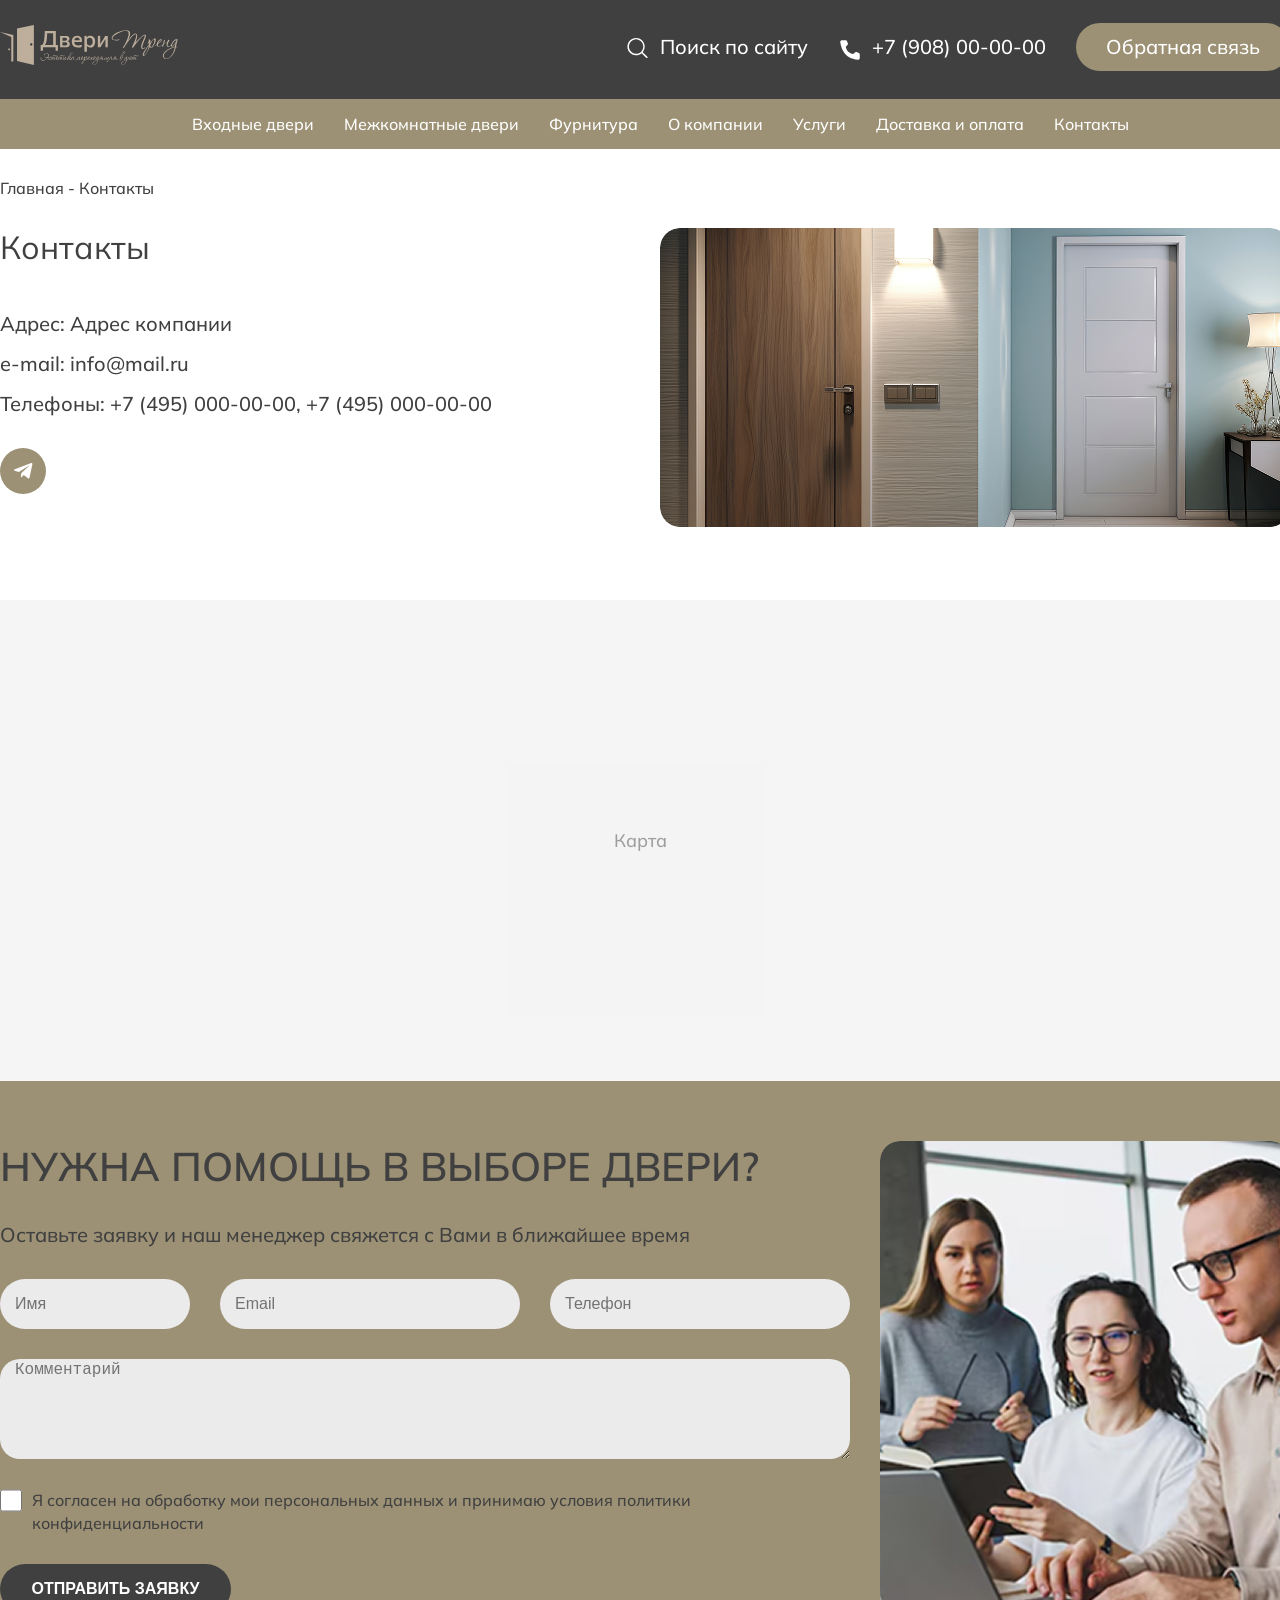
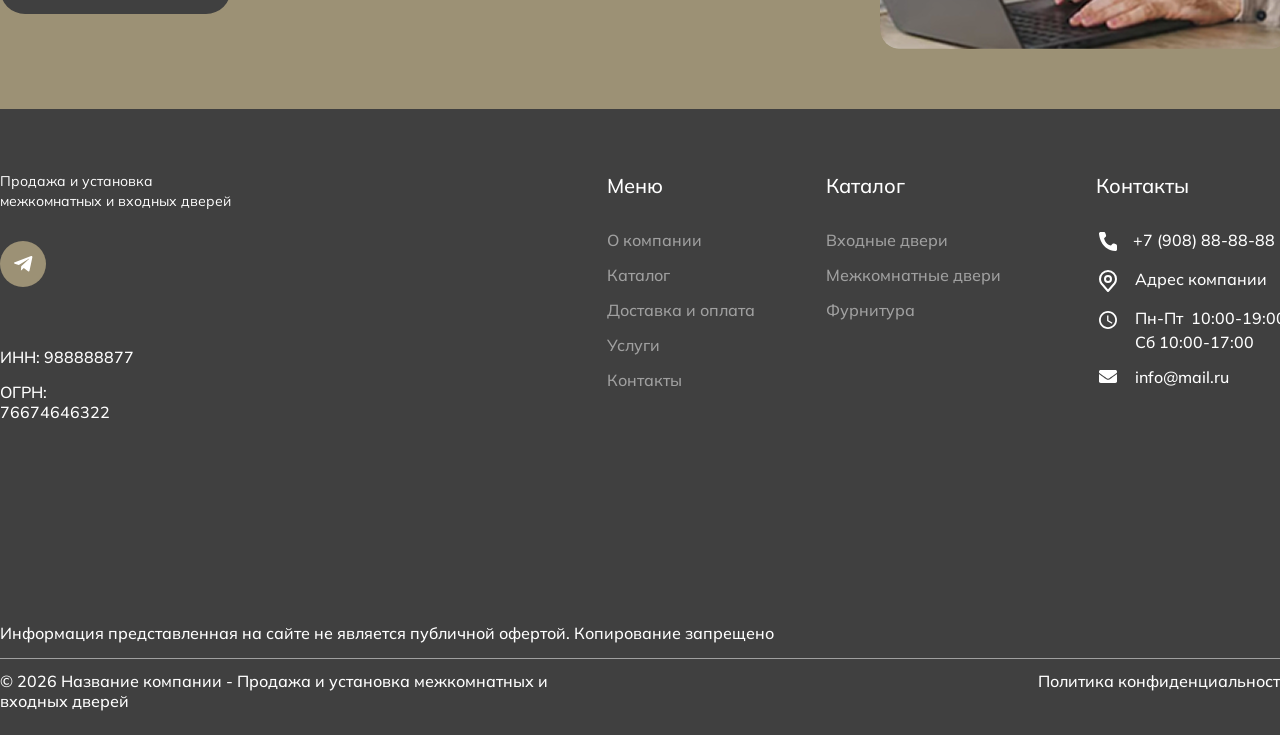
==== commit 92f7593d: "контакты" ====
--- a/index.html
+++ b/index.html
@@ -5,7 +5,7 @@
   <meta charset="UTF-8">
   <meta http-equiv="X-UA-Compatible" content="IE=edge">
   <meta name="viewport" content="width=device-width, initial-scale=1.0">
-  <title>О компании</title>
+  <title>Контакты — Двери Trend</title>
   <link rel="stylesheet" href="style/style.css">
 </head>
 
@@ -54,223 +54,159 @@
     </div>
   </header>
 
-  <main class="page-main">
-    <div class="container">
-      <section class="about-page" aria-labelledby="about-heading">
+  <main class="page-main contacts-page">
+    <section class="contacts-page__top" aria-labelledby="contacts-heading">
+      <div class="container">
         <nav class="bread-crumbs" aria-label="Хлебные крошки">
           <a href="/">Главная</a>
           <span class="bread-crumbs__sep" aria-hidden="true"> - </span>
-          <span class="bread-crumbs__current" aria-current="page">О нас</span>
+          <span class="bread-crumbs__current" aria-current="page">Контакты</span>
         </nav>
 
-        <div class="about-page__body">
-          <h1 id="about-heading" class="page-title">О компании</h1>
-
-          <div class="about-page__columns">
-            <div class="about-page__content">
-              <p class="about-page__lead">
-                Мы – ваша надежная компания, специализирующаяся на продаже широкого ассортимента входных и межкомнатных дверей.
+        <div class="contacts-page__top-inner">
+          <div class="contacts-page__intro">
+            <h1 id="contacts-heading" class="contacts-page__title">Контакты</h1>
+
+            <div class="contacts-page__details">
+              <p class="contacts-page__line">
+                Адрес: Адрес компании
               </p>
-
-              <p class="about-page__subheading">Наши двери – это:</p>
-
-              <ul class="about-page__list">
-                <li>
-                  Входные двери: Максимальная безопасность, теплоизоляция и эстетика для вашего дома.
-                </li>
-                <li>
-                  Межкомнатные двери: Создание уюта, зонирование пространства и гармоничное дополнение вашего интерьера.
-                </li>
-              </ul>
-
-              <p>
-                Мы верим, что правильно подобранная дверь способна преобразить любое помещение, добавив ему характер и индивидуальность. Позвольте нам помочь вам найти ту самую дверь, которая станет идеальным дополнением вашего дома или офиса.
+              <p class="contacts-page__line">
+                e-mail: <a href="mailto:info@mail.ru">info@mail.ru</a>
               </p>
-
-              <p>
-                Свяжитесь с нами сегодня, и мы с радостью поможем вам сделать правильный выбор!
+              <p class="contacts-page__line">
+                Телефоны:
+                <a href="tel:+74950000000">+7 (495) 000-00-00</a>,
+                <a href="tel:+74951111111">+7 (495) 000-00-00</a>
               </p>
-
-              <button class="about-page__feedback" type="button">
-                Обратная связь
-              </button>
             </div>
 
-            <div class="about-page__media">
-              <figure class="about-page__figure">
+            <p class="contacts-page__social">
+              <a
+                class="contacts-page__telegram"
+                href="https://t.me/"
+                target="_blank"
+                rel="noopener noreferrer"
+                aria-label="Написать в Telegram"
+              >
+                <span class="contacts-page__telegram-badge" aria-hidden="true">
+                  <svg width="19" height="16" viewBox="0 0 19 16" fill="none" xmlns="http://www.w3.org/2000/svg">
+                    <path
+                      d="M18.321 1.40276L15.5484 14.4785C15.3392 15.4014 14.7937 15.6311 14.0185 15.1963L9.79386 12.0832L7.75539 14.0438C7.5298 14.2694 7.34113 14.458 6.90636 14.458L7.20988 10.1555L15.0398 3.0803C15.3802 2.77678 14.9659 2.60862 14.5107 2.91213L4.83097 9.00706L0.663783 7.70276C-0.242662 7.41975 -0.259068 6.79631 0.852455 6.36155L17.1521 0.0820558C17.9068 -0.200952 18.5671 0.25022 18.321 1.40276V1.40276Z"
+                      fill="white"
+                    />
+                  </svg>
+                </span>
+              </a>
+            </p>
+          </div>
+
+          <figure class="contacts-page__figure">
+            <img
+              class="contacts-page__image"
+              src="./assets/imgs/1.png"
+              width="630"
+              height="299"
+              alt="Интерьер с дверями"
+              loading="lazy"
+              decoding="async"
+            />
+          </figure>
+        </div>
+      </div>
+    </section>
+
+    <section class="contacts-page__middle" aria-label="Карта">
+      <div class="contacts-page__map-wrap">
+        <div class="contacts-page__map-frame">
+          <!-- Вставить сюда iframe Яндекс/Google-карты (width/height задаётся блоком) -->
+          <div class="contacts-page__map-placeholder">Карта</div>
+        </div>
+      </div>
+    </section>
+
+    <section class="contacts-page__bottom" aria-labelledby="contacts-cta-heading">
+      <div class="container">
+        <div class="contacts-page__bottom-inner">
+          <form class="contacts-form" action="#" method="post" novalidate>
+            <div class="contacts-form__layout">
+              <div class="contacts-form__main">
+                <h2 id="contacts-cta-heading" class="contacts-form__title">
+                  Нужна помощь в выборе двери?
+                </h2>
+                <p class="contacts-form__lead">
+                  Оставьте заявку и наш менеджер свяжется с Вами в ближайшее время
+                </p>
+
+                <div class="contacts-form__row">
+                  <div class="contacts-form__field">
+                    <label class="visually-hidden" for="contacts-name">Имя</label>
+                    <input
+                      id="contacts-name"
+                      class="contacts-form__input contacts-form__input--name"
+                      name="name"
+                      type="text"
+                      placeholder="Имя"
+                      autocomplete="name"
+                    />
+                  </div>
+                  <div class="contacts-form__field">
+                    <label class="visually-hidden" for="contacts-email">Email</label>
+                    <input
+                      id="contacts-email"
+                      class="contacts-form__input contacts-form__input--email"
+                      name="email"
+                      type="email"
+                      placeholder="Email"
+                      autocomplete="email"
+                    />
+                  </div>
+                  <div class="contacts-form__field">
+                    <label class="visually-hidden" for="contacts-phone">Телефон</label>
+                    <input
+                      id="contacts-phone"
+                      class="contacts-form__input contacts-form__input--phone"
+                      name="phone"
+                      type="tel"
+                      placeholder="Телефон"
+                      autocomplete="tel"
+                    />
+                  </div>
+                </div>
+
+                <div class="contacts-form__field contacts-form__field--comment">
+                  <label class="visually-hidden" for="contacts-comment">Комментарий</label>
+                  <textarea
+                    id="contacts-comment"
+                    class="contacts-form__textarea"
+                    name="comment"
+                    rows="3"
+                    placeholder="Комментарий"
+                  ></textarea>
+                </div>
+
+                <div class="contacts-form__actions">
+                  <label class="contacts-form__consent">
+                    <input class="contacts-form__checkbox" name="consent" type="checkbox" required />
+                    <span class="contacts-form__consent-text">
+                      Я согласен на обработку мои персональных данных и принимаю условия политики конфиденциальности
+                    </span>
+                  </label>
+                  <button class="contacts-form__submit" type="submit">Отправить заявку</button>
+                </div>
+              </div>
+
+              <figure class="contacts-page__cta-figure" aria-label="Команда">
                 <img
-                  class="about-page__image"
-                  src="./assets/imgs/about/1.png"
-                  width="630"
-                  height="342"
-                  alt="Двери в интерьере"
-                  loading="lazy"
-                  decoding="async"
+                  class="contacts-page__cta-img"
+                  src="./assets/imgs/rectangle-40448.png"
+                  width="410"
+                  height="508"
+                  alt=""
                 />
               </figure>
             </div>
-          </div>
-        </div>
-      </section>
-
-      <section class="advantages" aria-labelledby="advantages-heading">
-        <h2 id="advantages-heading" class="advantages__title">Наши преимущества</h2>
-        <ul class="advantages__grid">
-          <li class="advantages__item">
-            <article class="advantages__card">
-              <div class="advantages__icon-wrap" aria-hidden="true">
-                <svg width="70" height="70" viewBox="0 0 70 70" fill="none" xmlns="http://www.w3.org/2000/svg">
-                  <rect width="70" height="70" rx="35" fill="white" />
-                  <path
-                    d="M45.5 35.348L46.9325 33.9155C48.977 31.8695 50 30.845 50 29.576C50 28.307 48.977 27.2825 46.9325 25.238L44.762 23.0675C42.7175 21.023 41.6945 20 40.424 20C39.152 20 38.129 21.023 36.0845 23.0675L23.0675 36.0845C21.023 38.1305 20 39.152 20 40.424C20 41.696 21.023 42.7175 23.0675 44.762L25.238 46.9325C27.2825 48.977 28.3055 50 29.576 50C30.8465 50 31.871 48.977 33.9155 46.9325L41.348 39.5M29.696 29.696L31.82 31.82M36.0605 23.333L38.1815 25.454M23.333 36.0605L25.454 38.1815M26.5145 32.879L29.6975 36.0605M32.879 26.5145L36.0605 29.696"
-                    stroke="#9C9175"
-                    stroke-width="3"
-                    stroke-linecap="round"
-                  />
-                </svg>
-              </div>
-              <p class="advantages__card-text">Выезд замерщика в удобное время</p>
-            </article>
-          </li>
-          <li class="advantages__item">
-            <article class="advantages__card">
-              <div class="advantages__icon-wrap" aria-hidden="true">
-                <svg width="70" height="70" viewBox="0 0 70 70" fill="none" xmlns="http://www.w3.org/2000/svg">
-                  <rect width="70" height="70" rx="35" fill="white" />
-                  <path
-                    d="M35 37.125C37.0426 37.1238 39.0546 37.3642 41.0352 37.8457C42.7682 38.2671 44.4783 38.871 46.166 39.6572L46.8887 40.0049C47.7519 40.4521 48.4442 41.0998 48.9678 41.9521C49.4906 42.8033 49.7512 43.7344 49.75 44.75V46.25C49.75 47.2144 49.4099 48.0342 48.7227 48.7227C48.0356 49.4109 47.2156 49.7512 46.25 49.75H23.75C22.7855 49.75 21.9665 49.4098 21.2793 48.7227C20.5922 48.0355 20.2512 47.2158 20.25 46.25V44.75L20.2627 44.373C20.3198 43.5018 20.5766 42.6959 21.0342 41.9521C21.5578 41.101 22.2493 40.4534 23.1113 40.0049C25.0328 39.0442 26.9842 38.3248 28.9648 37.8457C30.9456 37.3666 32.9573 37.1262 35 37.125ZM35 40.375C33.2297 40.3737 31.4753 40.5872 29.7373 41.0156C27.9996 41.444 26.279 42.0837 24.5762 42.9326L24.5664 42.9375C24.2466 43.1152 23.9883 43.3648 23.7939 43.6816C23.6209 43.9638 23.5243 44.2735 23.5039 44.6064L23.5 44.75V46.5H46.5V44.75C46.5 44.3626 46.4031 44.0047 46.207 43.6826C46.0378 43.4047 45.8182 43.179 45.5508 43.0078L45.4336 42.9375L45.4238 42.9326C43.7209 42.0812 42.0006 41.4416 40.2627 41.0156C38.5247 40.5897 36.7702 40.3763 35 40.375ZM35 20.25C36.9957 20.25 38.6979 20.9576 40.1201 22.3799C41.5424 23.8021 42.25 25.5043 42.25 27.5C42.25 29.4957 41.5424 31.1979 40.1201 32.6201C38.6979 34.0424 36.9957 34.75 35 34.75C33.0043 34.75 31.3021 34.0424 29.8799 32.6201C28.4576 31.1979 27.75 29.4957 27.75 27.5C27.75 25.5043 28.4576 23.8021 29.8799 22.3799C31.3021 20.9576 33.0043 20.25 35 20.25ZM35 23.5C33.9006 23.4987 32.9539 23.8927 32.1748 24.6758C31.3965 25.4581 31.0027 26.4039 31 27.499C30.9973 28.5953 31.392 29.5424 32.1758 30.3262C32.9596 31.11 33.9058 31.504 35.001 31.5C36.0947 31.496 37.0405 31.1026 37.8252 30.3271L37.8262 30.3262C38.6063 29.5447 39 28.598 39 27.5C39 26.402 38.6065 25.4561 37.8262 24.6758C37.0459 23.8955 36.0991 23.5013 35 23.5Z"
-                    fill="#9C9175"
-                    stroke="white"
-                    stroke-width="0.5"
-                  />
-                </svg>
-              </div>
-              <p class="advantages__card-text">Индивидуальный подход</p>
-            </article>
-          </li>
-          <li class="advantages__item">
-            <article class="advantages__card">
-              <div class="advantages__icon-wrap" aria-hidden="true">
-                <svg width="70" height="70" viewBox="0 0 70 70" fill="none" xmlns="http://www.w3.org/2000/svg">
-                  <rect width="70" height="70" rx="35" fill="white" />
-                  <path
-                    d="M45.485 45.5H45.5M45.485 45.5C44.552 46.4255 42.86 46.196 41.672 46.196C40.214 46.196 39.512 46.481 38.4725 47.5205C37.5875 48.4055 36.401 50 35 50C33.599 50 32.4125 48.4055 31.5275 47.5205C30.4865 46.481 29.7845 46.196 28.328 46.196C27.1415 46.196 25.448 46.427 24.5135 45.5C23.573 44.567 23.804 42.866 23.804 41.672C23.804 40.1615 23.474 39.467 22.3985 38.393C20.7995 36.794 20 35.993 20 35C20 34.007 20.7995 33.206 22.4 31.607C23.36 30.647 23.804 29.696 23.804 28.328C23.804 27.1415 23.573 25.448 24.5 24.5135C25.433 23.573 27.134 23.804 28.328 23.804C29.696 23.804 30.647 23.3585 31.607 22.3985C33.206 20.7995 34.007 20 35 20C35.993 20 36.794 20.7995 38.393 22.4C39.353 23.36 40.304 23.804 41.672 23.804C42.8585 23.804 44.552 23.573 45.4865 24.5C46.427 25.433 46.196 27.134 46.196 28.328C46.196 29.8385 46.526 30.533 47.6015 31.607C49.2005 33.206 50 34.007 50 35C50 35.993 49.2005 36.794 47.6 38.393C46.526 39.4685 46.196 40.163 46.196 41.672C46.196 42.866 46.4255 44.567 45.485 45.5Z"
-                    stroke="#9C9175"
-                    stroke-width="3"
-                  />
-                  <path
-                    d="M30.5 36.3395C30.5 36.3395 32.3 37.3175 33.2 38.75C33.2 38.75 35.9 33.125 39.5 31.25"
-                    stroke="#9C9175"
-                    stroke-width="3"
-                    stroke-linecap="round"
-                    stroke-linejoin="round"
-                  />
-                </svg>
-              </div>
-              <p class="advantages__card-text">Гарантия от производителя</p>
-            </article>
-          </li>
-          <li class="advantages__item">
-            <article class="advantages__card">
-              <div class="advantages__icon-wrap" aria-hidden="true">
-                <svg width="70" height="70" viewBox="0 0 70 70" fill="none" xmlns="http://www.w3.org/2000/svg">
-                  <rect width="70" height="70" rx="35" fill="white" />
-                  <path
-                    d="M48.9393 30.2765C50.7337 28.4821 49.9154 26.3863 48.9393 25.3671L44.6326 21.0607C42.8238 19.2663 40.7422 20.0846 39.723 21.0607L37.2825 23.5154H33.5644C30.8369 23.5154 29.2578 24.9508 28.4539 26.6016L22.08 32.9752V38.7171L21.0607 39.7219C19.2663 41.5307 20.0846 43.6121 21.0607 44.6313L25.3674 48.9377C26.1426 49.7129 26.9752 50 27.7648 50C28.784 50 29.7171 49.4976 30.277 48.9377L34.153 45.0476H39.3067C41.7471 45.0476 42.9817 43.526 43.4267 42.0331C45.0489 41.6024 45.9389 40.3679 46.2978 39.1621C48.523 38.5879 49.3556 36.4778 49.3556 34.9992V30.6928H48.5086L48.9393 30.2765ZM46.4845 34.9992C46.4845 35.6452 46.2117 36.4347 45.0489 36.4347H43.6133V37.8702C43.6133 38.5161 43.3406 39.3057 42.1778 39.3057H40.7422V40.7411C40.7422 41.3871 40.4695 42.1766 39.3067 42.1766H32.9759L28.2672 46.885C27.8222 47.3013 27.5638 47.0573 27.4059 46.8994L23.1136 42.6216C22.6973 42.1766 22.9413 41.9182 23.0992 41.7603L24.9511 39.8942V34.1523L27.8222 31.2813V33.5637C27.8222 35.3007 28.9707 37.8702 32.1289 37.8702C35.2871 37.8702 36.4356 35.3007 36.4356 33.5637H46.4845V34.9992ZM46.9008 28.2381L44.4603 30.6928H33.5644V33.5637C33.5644 34.2097 33.2917 34.9992 32.1289 34.9992C30.9661 34.9992 30.6933 34.2097 30.6933 33.5637V29.2573C30.6933 28.597 30.9374 26.3863 33.5644 26.3863H38.4597L41.7328 23.1134C42.1778 22.6971 42.4362 22.9412 42.5941 23.0991L46.8864 27.3768C47.3027 27.8218 47.0587 28.0802 46.9008 28.2381Z"
-                    fill="#9C9175"
-                  />
-                </svg>
-              </div>
-              <p class="advantages__card-text">Сотрудничаем с ведущими производителями</p>
-            </article>
-          </li>
-          <li class="advantages__item">
-            <article class="advantages__card">
-              <div class="advantages__icon-wrap" aria-hidden="true">
-                <svg width="70" height="70" viewBox="0 0 70 70" fill="none" xmlns="http://www.w3.org/2000/svg">
-                  <rect width="70" height="70" rx="35" fill="white" />
-                  <path
-                    d="M20 26.6667L31.6667 20L50 26.6667M20 26.6667V35L38.3333 41.6667L50 35V26.6667M20 26.6667L38.3333 33.3333L50 26.6667"
-                    stroke="#9C9175"
-                    stroke-width="3"
-                    stroke-linejoin="round"
-                  />
-                  <path
-                    d="M20 35V43.3333L38.3333 50L50 43.3333V35"
-                    stroke="#9C9175"
-                    stroke-width="3"
-                    stroke-linejoin="round"
-                  />
-                </svg>
-              </div>
-              <p class="advantages__card-text">Только качественные материалы</p>
-            </article>
-          </li>
-          <li class="advantages__item">
-            <article class="advantages__card">
-              <div class="advantages__icon-wrap" aria-hidden="true">
-                <svg width="70" height="70" viewBox="0 0 70 70" fill="none" xmlns="http://www.w3.org/2000/svg">
-                  <rect width="70" height="70" rx="35" fill="white" />
-                  <path
-                    d="M35 35.0009L49.2465 27.5014M35 35.0009V50M35 35.0009L27.8759 31.2519M49.2465 27.5014C48.7521 26.7215 48.0431 26.075 47.1906 25.6269L42.5 23.1573M49.2465 27.5014C49.7318 28.2667 50 29.1472 50 30.0634V39.9384C49.9995 40.84 49.7393 41.7253 49.2458 42.5045C48.7524 43.2837 48.0433 43.929 47.1906 44.3749L37.8094 49.3141C36.9541 49.7641 35.9856 50.0006 35 50M35 50C34.0144 50.0006 33.0459 49.7641 32.1906 49.3141L22.8094 44.3749C21.0712 43.4604 20 41.7708 20 39.9384V30.0634C19.9997 29.1633 20.2591 28.2793 20.7518 27.5014M27.8759 31.2519L20.7518 27.5014M27.8759 31.2519L42.5 23.1573M42.5 23.1573L37.8094 20.6877C36.9543 20.2371 35.9857 20 35 20C34.0143 20 33.0457 20.2371 32.1906 20.6877L22.8094 25.6269C21.9563 26.0748 21.2466 26.7213 20.7518 27.5014"
-                    stroke="#9C9175"
-                    stroke-width="3"
-                    stroke-linejoin="round"
-                  />
-                </svg>
-              </div>
-              <p class="advantages__card-text">Выполняем индивидуальные заказы</p>
-            </article>
-          </li>
-          <li class="advantages__item">
-            <article class="advantages__card">
-              <div class="advantages__icon-wrap" aria-hidden="true">
-                <svg width="70" height="70" viewBox="0 0 70 70" fill="none" xmlns="http://www.w3.org/2000/svg">
-                  <rect width="70" height="70" rx="35" fill="white" />
-                  <path
-                    d="M49.9029 34.5152L46.305 25.9251C46.2126 25.7044 46.0589 25.5163 45.8629 25.3841C45.667 25.252 45.4375 25.1815 45.2029 25.1815H41.605V22.7272C41.605 22.4017 41.4787 22.0896 41.2538 21.8594C41.0289 21.6293 40.7238 21.5 40.4058 21.5H21.2173V23.9543H39.2065V39.3625C38.6603 39.6876 38.1823 40.1199 37.7999 40.6346C37.4175 41.1493 37.1383 41.7362 36.9782 42.3616H29.4419C29.15 41.2048 28.4558 40.1967 27.4895 39.5262C26.5231 38.8556 25.3509 38.5687 24.1927 38.7193C23.0344 38.8698 21.9695 39.4475 21.1977 40.3439C20.4258 41.2403 20 42.394 20 43.5888C20 44.7835 20.4258 45.9372 21.1977 46.8337C21.9695 47.7301 23.0344 48.3077 24.1927 48.4583C25.3509 48.6088 26.5231 48.3219 27.4895 47.6514C28.4558 46.9809 29.15 45.9727 29.4419 44.8159H36.9782C37.2391 45.8691 37.8357 46.8032 38.6737 47.4705C39.5117 48.1377 40.5432 48.5 41.605 48.5C42.6668 48.5 43.6983 48.1377 44.5363 47.4705C45.3743 46.8032 45.971 45.8691 46.2319 44.8159H48.8007C49.1188 44.8159 49.4238 44.6866 49.6487 44.4565C49.8736 44.2264 50 43.9142 50 43.5888V34.9987C50 34.8325 49.9669 34.668 49.9029 34.5152ZM24.8151 46.0431C24.3407 46.0431 23.877 45.8991 23.4825 45.6295C23.0881 45.3598 22.7807 44.9765 22.5991 44.528C22.4176 44.0795 22.3701 43.5861 22.4626 43.11C22.5552 42.6339 22.7836 42.1966 23.1191 41.8533C23.4545 41.5101 23.8819 41.2763 24.3472 41.1816C24.8124 41.0869 25.2947 41.1355 25.733 41.3213C26.1713 41.507 26.5459 41.8216 26.8094 42.2252C27.073 42.6288 27.2137 43.1034 27.2137 43.5888C27.2137 44.2397 26.961 44.864 26.5111 45.3242C26.0613 45.7845 25.4512 46.0431 24.8151 46.0431ZM41.605 27.6358H44.4114L46.9826 33.7715H41.605V27.6358ZM41.605 46.0431C41.1306 46.0431 40.6669 45.8991 40.2725 45.6295C39.878 45.3598 39.5706 44.9765 39.389 44.528C39.2075 44.0795 39.16 43.5861 39.2526 43.11C39.3451 42.6339 39.5735 42.1966 39.909 41.8533C40.2444 41.5101 40.6718 41.2763 41.1371 41.1816C41.6024 41.0869 42.0846 41.1355 42.5229 41.3213C42.9612 41.507 43.3358 41.8216 43.5994 42.2252C43.8629 42.6288 44.0036 43.1034 44.0036 43.5888C44.0036 44.2397 43.7509 44.864 43.3011 45.3242C42.8513 45.7845 42.2412 46.0431 41.605 46.0431ZM47.6014 42.3616H46.2319C45.9677 41.3105 45.3701 40.3788 44.5328 39.7125C43.6954 39.0463 42.6657 38.6832 41.605 38.6802V36.2258H47.6014V42.3616Z"
-                    fill="#9C9175"
-                  />
-                  <path
-                    d="M17.875 33.6875H29.125V35.5625H17.875V33.6875ZM16 29H25.375V30.875H16V29Z"
-                    fill="#9C9175"
-                  />
-                </svg>
-              </div>
-              <p class="advantages__card-text">Доставка по городу и области</p>
-            </article>
-          </li>
-          <li class="advantages__item">
-            <article class="advantages__card">
-              <div class="advantages__icon-wrap" aria-hidden="true">
-                <svg width="70" height="70" viewBox="0 0 70 70" fill="none" xmlns="http://www.w3.org/2000/svg">
-                  <rect width="70" height="70" rx="35" fill="white" />
-                  <path
-                    d="M21.0469 19.5C21.4569 19.5001 21.8497 19.6633 22.1396 19.9531C22.4297 20.2432 22.5928 20.6367 22.5928 21.0469V47.4072H48.9531C49.3633 47.4072 49.7568 47.5703 50.0469 47.8604C50.3367 48.1503 50.4999 48.5431 50.5 48.9531C50.5 49.3633 50.3369 49.7568 50.0469 50.0469C49.7569 50.3369 49.3633 50.5 48.9531 50.5H19.5V21.0469C19.5 20.6367 19.6631 20.2431 19.9531 19.9531C20.2432 19.6631 20.6367 19.5 21.0469 19.5Z"
-                    fill="#9C9175"
-                    stroke="#9C9175"
-                  />
-                  <path
-                    d="M47.7236 26.5117C47.9286 26.4877 48.1365 26.502 48.3359 26.5547C48.5355 26.6075 48.7236 26.6978 48.8887 26.8213C49.0539 26.9449 49.1939 27.1001 49.2979 27.2783C49.4017 27.4566 49.4681 27.6543 49.4912 27.8594C49.5142 28.0645 49.4932 28.2721 49.4307 28.4688C49.369 28.6624 49.2674 28.8403 49.1348 28.9941L44.6064 34.376L44.6055 34.377C44.2835 34.7582 43.9946 35.0981 43.7373 35.3672L43.7383 35.3682C43.4449 35.6872 43.0976 35.9566 42.7119 36.165L42.7061 36.168L42.6992 36.1709C42.1808 36.4323 41.6063 36.5749 41.0215 36.5869C40.4366 36.5988 39.8557 36.4801 39.3262 36.2402H39.3252C38.8908 36.0427 38.5494 35.7625 38.2637 35.4902L38.0518 35.2812C37.8342 35.0609 37.5996 34.8049 37.3467 34.5303L37.3242 34.5059L37.3203 34.502C36.9402 34.0894 36.7092 33.8396 36.5234 33.6631C36.3663 33.5138 36.3171 33.4919 36.333 33.5C36.2484 33.4617 36.1539 33.4425 36.0576 33.4443C35.9612 33.4462 35.8668 33.4683 35.7842 33.5098L35.7852 33.5107C35.8176 33.4943 35.7765 33.5032 35.6045 33.6816C35.5162 33.7739 35.4166 33.8846 35.2949 34.0254L34.8496 34.5508L30.3516 39.8896C30.2233 40.0543 30.0632 40.192 29.8809 40.2939C29.6988 40.3957 29.4981 40.4611 29.291 40.4873C29.0837 40.5135 28.8721 40.4998 28.6699 40.4473C28.4678 40.3947 28.2774 40.3038 28.1104 40.1787C27.9432 40.0535 27.8025 39.8958 27.6982 39.7148C27.5941 39.534 27.529 39.3337 27.5078 39.126C27.4866 38.918 27.5098 38.7079 27.5762 38.5098C27.6406 38.3176 27.7446 38.1418 27.8789 37.9902H27.8779L32.4072 32.6084L32.8682 32.0664C33.0136 31.8985 33.1506 31.7446 33.2803 31.6094C33.5711 31.2907 33.9173 31.0232 34.3027 30.8184L34.3125 30.8135L34.5098 30.7207C34.975 30.5183 35.4795 30.4089 35.9912 30.3984C36.5758 30.3866 37.1562 30.5044 37.6855 30.7441L37.6963 30.749C38.0884 30.9375 38.4436 31.1903 38.7471 31.4951H38.748C39.0239 31.7554 39.3304 32.0888 39.6689 32.458L39.6943 32.4834C40.0696 32.8923 40.3025 33.1442 40.4873 33.3213L40.6621 33.4717C40.6716 33.4786 40.678 33.483 40.6816 33.4854C40.7658 33.523 40.8596 33.5429 40.9551 33.541C41.0515 33.5391 41.1449 33.5152 41.2275 33.4736C41.249 33.4575 41.3043 33.4105 41.4072 33.3037C41.585 33.1197 41.8063 32.8602 42.1641 32.4346V32.4336L46.6719 27.0801C46.8006 26.9231 46.9591 26.7931 47.1377 26.6963C47.3191 26.598 47.5185 26.5358 47.7236 26.5117Z"
-                    fill="#9C9175"
-                    stroke="#9C9175"
-                  />
-                </svg>
-              </div>
-              <p class="advantages__card-text">Развиваемся и совершенствуемся в своей сфере</p>
-            </article>
-          </li>
-        </ul>
-      </section>
-    </div>
-
-    <section class="manufacturers" aria-labelledby="manufacturers-heading">
-      <div class="container">
-        <h2 id="manufacturers-heading" class="h2-heading h2-heading--center">Наши производители</h2>
-      </div>
-      <div class="slider-gold">
-        <div class="container">
-          <div class="slider-container"></div>
+          </form>
         </div>
       </div>
     </section>
--- a/style/style.css
+++ b/style/style.css
@@ -21,10 +21,16 @@
   margin: auto;
 }
 
-.page-main {
-  width: 100%;
-  background-color: #f3f3f3;
-  padding: 30px 0 80px;
+.visually-hidden {
+  position: absolute;
+  width: 1px;
+  height: 1px;
+  padding: 0;
+  margin: -1px;
+  overflow: hidden;
+  clip: rect(0, 0, 0, 0);
+  white-space: nowrap;
+  border: 0;
 }
 
 .bread-crumbs {
@@ -33,6 +39,8 @@
   font-size: 16px;
   line-height: 1.2;
   color: #404040;
+  text-align: left;
+  margin-bottom: 30px;
 }
 .bread-crumbs a {
   color: inherit;
@@ -41,309 +49,12 @@
 .bread-crumbs a:hover {
   text-decoration: underline;
 }
-
-.about-page__body {
-  margin-top: 30px;
-}
-.about-page .page-title {
-  font-family: "Mulish", sans-serif;
-  font-weight: 400;
-  font-size: 32px;
-  line-height: 1.2;
-  color: #404040;
-  margin-bottom: 30px;
-}
-.about-page__columns {
-  display: grid;
-  grid-template-columns: 1fr 1fr;
-  gap: 30px;
-  align-items: start;
-}
-.about-page__content {
-  font-family: "Mulish", sans-serif;
-  font-weight: 400;
-  font-size: 14px;
-  line-height: 1.5;
-  color: #404040;
-}
-.about-page__content p {
-  margin: 0 0 1em;
-}
-.about-page__content p:last-of-type {
-  margin-bottom: 0;
-}
-.about-page__feedback {
-  margin-top: 30px;
-  box-sizing: border-box;
-  width: 209px;
-  padding: 10px 30px;
-  border: none;
-  border-radius: 100px;
-  background: #9c9175;
-  cursor: pointer;
-  font-family: "Mulish", sans-serif;
-  font-weight: 700;
-  font-size: 16px;
-  text-transform: uppercase;
-  text-align: center;
-  color: #fff;
-}
-.about-page__lead {
-  font-weight: 400;
-}
-.about-page__subheading {
-  font-weight: 400;
-  margin-top: 0.25em;
-}
-.about-page__list {
-  list-style: disc outside;
-  padding-left: 1.5em;
-  margin: 0 0 1em;
-}
-.about-page__list li {
-  list-style: disc outside;
-  display: list-item;
-  margin-bottom: 0.5em;
-}
-.about-page__list li:last-child {
-  margin-bottom: 0;
-}
-.about-page__figure {
-  margin: 0;
-}
-.about-page__image {
-  width: 100%;
-  max-width: 630px;
-  height: auto;
-  display: block;
-}
-
-@media (max-width: 991px) {
-  .about-page__columns {
-    grid-template-columns: 1fr;
-  }
-}
-.advantages {
-  margin-top: 80px;
-}
-.advantages__title {
-  font-family: "Mulish", sans-serif;
-  font-weight: 600;
-  font-size: 40px;
-  text-transform: uppercase;
-  text-align: center;
-  color: #404040;
-}
-.advantages__grid {
-  margin-top: 60px;
-  display: grid;
-  grid-template-columns: repeat(4, 300px);
-  gap: 30px;
-  justify-content: center;
-  padding: 0;
-  list-style: none;
-}
-.advantages__item {
-  min-width: 0;
-  list-style: none;
-}
-.advantages__card {
-  box-sizing: border-box;
-  width: 300px;
-  height: 262px;
-  padding: 30px;
-  border-radius: 20px;
-  background: #ebebeb;
-  display: flex;
-  flex-direction: column;
-  align-items: center;
-}
-.advantages__icon-wrap {
-  flex-shrink: 0;
-  width: 70px;
-  height: 70px;
-  border-radius: 100px;
-  background: #fff;
-  display: flex;
-  align-items: center;
-  justify-content: center;
-  margin-bottom: 30px;
-}
-.advantages__icon-wrap svg {
-  display: block;
-}
-.advantages__card-text {
-  margin: 0;
-  font-family: "Mulish", sans-serif;
-  font-weight: 700;
-  font-size: 24px;
-  line-height: 1.4;
-  text-align: center;
-  color: #404040;
-}
-
-@media (max-width: 1290px) {
-  .advantages__grid {
-    grid-template-columns: repeat(2, 300px);
-  }
-}
-@media (max-width: 660px) {
-  .advantages__grid {
-    grid-template-columns: 1fr;
-  }
-  .advantages__card {
-    width: 100%;
-    max-width: 300px;
-    margin-left: auto;
-    margin-right: auto;
-  }
-}
-.manufacturers {
-  padding-top: 80px;
-}
-.manufacturers .container {
-  display: flex;
-  flex-direction: column;
-  align-items: center;
-}
-.manufacturers .slider-container {
-  max-width: 100%;
-  padding: 0 110px;
-  position: relative;
-  background: #9c9175;
-}
-.manufacturers .slider-gold {
-  background: #9c9175;
-  padding: 80px 0 65px;
-  margin-top: 65px;
-}
-.manufacturers .swiper-pagination-bullet {
-  width: 15px;
-  height: 15px;
-  background: #ebebeb;
-  opacity: 1;
-}
-.manufacturers .swiper-pagination-bullet.active {
-  background: #fff;
-}
-.manufacturers .manufac-p.swiper-pagination {
-  position: relative;
-  margin-top: 60px;
-}
-.manufacturers .manufac-slider-prev {
-  left: 0;
-}
-.manufacturers .manufac-slider-prev svg {
-  rotate: 180deg;
-}
-.manufacturers .manufac-slider-next {
-  right: 0;
-}
-.manufacturers .manufac-slider-prev,
-.manufacturers .manufac-slider-next {
-  position: absolute;
-  z-index: 2;
-  top: 50%;
-  transform: translateY(-50%);
-}
-
-.header .header__top {
-  background: #404040;
-  padding: 23px 0 28px;
-}
-.header .header__top .container {
-  display: flex;
-  align-items: center;
-  justify-content: space-between;
-}
-.header .header__logo {
-  width: 178px;
-  position: relative;
-}
-.header .header__logo img {
-  width: 100%;
-}
-.header .header__top-content {
-  display: flex;
-  align-items: center;
-  gap: 30px;
-}
-.header .header-link {
-  display: flex;
-  align-items: center;
-  gap: 10px;
-}
-.header .header-link svg {
-  width: 24px;
-  height: 24px;
-  margin-top: 5px;
-}
-.header .header-link .header__search-text {
-  font-family: "Mulish", sans-serif;
-  font-weight: 500;
-  font-size: 20px;
-  line-height: 100%;
-  text-align: center;
-  color: #fff;
-}
-.header .header__callback-button {
-  font-family: "Mulish", sans-serif;
-  font-weight: 500;
-  font-size: 20px;
-  line-height: 140%;
-  text-align: center;
-  color: #fff;
-  border-radius: 100px;
-  padding: 10px 30px;
-  background: #9c9175;
-}
-.header .header__bottom {
-  background: #9c9175;
-  padding: 15px;
-}
-.header .header__bottom .container {
-  display: flex;
-  align-items: center;
-  justify-content: center;
-}
-.header .header__bottom nav {
-  display: flex;
-  align-items: center;
-  gap: 30px;
-}
-
-.nav-item {
-  font-family: "Mulish", sans-serif;
-  font-weight: 500;
-  font-size: 16px;
-  text-align: center;
-  color: #fff;
-}
-
-.footer {
-  font-family: "Mulish", sans-serif;
-  background: #404040;
-  color: #fff;
-  padding: 63px 0 24px;
-}
-.footer .container {
-  display: flex;
-  flex-direction: column;
-}
-.footer .footer__brand {
-  display: flex;
-  flex-direction: column;
-  align-items: flex-start;
-}
-.footer .footer__description-text {
-  font-weight: 400;
-  font-size: 14px;
-  line-height: 1.4;
-  color: #fff;
-  margin: 0;
-}
-.footer .footer__badge {
-  margin-top: 30px;
+.bread-crumbs__current {
+  color: inherit;
+}
+
+.footer__badge,
+.contacts-page__telegram-badge {
   width: 46px;
   height: 46px;
   flex-shrink: 0;
@@ -353,8 +64,354 @@
   align-items: center;
   justify-content: center;
 }
-.footer .footer__badge svg {
-  display: block;
+.footer__badge svg,
+.contacts-page__telegram-badge svg {
+  display: block;
+}
+
+.contacts-page {
+  font-family: "Mulish", sans-serif;
+  color: #404040;
+}
+.contacts-page__top {
+  background: #fff;
+  padding-top: 30px;
+  padding-bottom: 73px;
+}
+.contacts-page__title {
+  font-weight: 400;
+  font-size: 32px;
+  line-height: 1.2;
+  margin: 0 0 43.5px;
+}
+.contacts-page__details {
+  margin: 0;
+  display: flex;
+  flex-direction: column;
+  gap: 12px;
+}
+.contacts-page__line {
+  font-weight: 500;
+  font-size: 20px;
+  line-height: 1.4;
+  margin: 0;
+}
+.contacts-page__line a {
+  color: inherit;
+  text-decoration: none;
+}
+.contacts-page__line a:hover {
+  text-decoration: underline;
+}
+.contacts-page__social {
+  margin: 30px 0 0;
+}
+.contacts-page__telegram {
+  display: inline-flex;
+  text-decoration: none;
+}
+.contacts-page__top-inner {
+  display: grid;
+  grid-template-columns: 1fr 630px;
+  gap: 62px;
+  align-items: start;
+}
+.contacts-page__figure {
+  margin: 0;
+}
+.contacts-page__image, .contacts-page__cta-img {
+  display: block;
+  border-radius: 20px;
+  object-fit: cover;
+}
+.contacts-page__image {
+  width: 630px;
+  height: 299px;
+}
+.contacts-page__cta-img {
+  width: 410px;
+  height: 508px;
+  max-width: 100%;
+}
+@media (max-width: 1200px) {
+  .contacts-page__top-inner {
+    grid-template-columns: 1fr;
+  }
+  .contacts-page__image {
+    width: 100%;
+    max-width: 630px;
+    height: auto;
+    aspect-ratio: 630/299;
+  }
+}
+.contacts-page__middle {
+  width: 100%;
+  background: #fff;
+  margin-bottom: 0;
+  padding-bottom: 0;
+}
+.contacts-page__map-wrap {
+  box-sizing: border-box;
+  max-width: 1498px;
+  width: 100%;
+  margin: 0 auto;
+}
+.contacts-page__map-frame {
+  box-sizing: border-box;
+  width: 1498px;
+  max-width: 100%;
+  height: 481px;
+  margin: 0 auto;
+  border-radius: 0;
+  overflow: hidden;
+}
+.contacts-page__map-frame iframe {
+  display: block;
+  width: 100%;
+  height: 100%;
+  border: 0;
+}
+.contacts-page__map-placeholder {
+  width: 100%;
+  height: 100%;
+  display: flex;
+  align-items: center;
+  justify-content: center;
+  background: #ebebeb;
+  font-weight: 500;
+  font-size: 18px;
+  opacity: 0.5;
+}
+.contacts-page__bottom {
+  box-sizing: border-box;
+  width: 100%;
+  margin: 0;
+  padding: 60px 0;
+  background: #9c9175;
+  min-height: 628px;
+}
+.contacts-page__bottom .contacts-form__layout {
+  display: grid;
+  grid-template-columns: minmax(0, 1fr) 410px;
+  gap: 30px;
+  align-items: start;
+}
+.contacts-page__bottom .contacts-form__main {
+  min-width: 0;
+}
+.contacts-page__bottom .contacts-form__title {
+  font-weight: 600;
+  font-size: 40px;
+  text-transform: uppercase;
+  margin: 0 0 30px;
+  text-align: left;
+}
+.contacts-page__bottom .contacts-form__lead {
+  font-weight: 500;
+  font-size: 20px;
+  line-height: 1.4;
+  margin: 0 0 30px;
+}
+.contacts-page__bottom .contacts-form .contacts-page__cta-figure {
+  margin: 0;
+  padding: 0;
+}
+@media (max-width: 1100px) {
+  .contacts-page__bottom .contacts-form__layout {
+    grid-template-columns: 1fr;
+  }
+}
+.contacts-page__bottom .contacts-form__row {
+  display: flex;
+  flex-wrap: wrap;
+  gap: 30px;
+  align-items: center;
+  margin-bottom: 30px;
+}
+.contacts-page__bottom .contacts-form__input, .contacts-page__bottom .contacts-form__textarea {
+  box-sizing: border-box;
+  border: none;
+  background: #ebebeb;
+  font-size: 16px;
+  color: #404040;
+}
+.contacts-page__bottom .contacts-form__input::placeholder, .contacts-page__bottom .contacts-form__textarea::placeholder {
+  color: #404040;
+  opacity: 0.7;
+}
+.contacts-page__bottom .contacts-form__input {
+  padding: 0 15px;
+  line-height: 50px;
+}
+.contacts-page__bottom .contacts-form__input--name {
+  width: 190px;
+  height: 50px;
+  border-radius: 100px;
+}
+.contacts-page__bottom .contacts-form__input--email, .contacts-page__bottom .contacts-form__input--phone {
+  width: 300px;
+  height: 50px;
+  border-radius: 100px;
+}
+.contacts-page__bottom .contacts-form__field--comment {
+  margin-bottom: 30px;
+}
+.contacts-page__bottom .contacts-form__textarea {
+  display: block;
+  width: 850px;
+  max-width: 100%;
+  height: 100px;
+  padding: 0 15px;
+  border-radius: 20px;
+  line-height: 1.4;
+  resize: vertical;
+}
+.contacts-page__bottom .contacts-form__actions {
+  display: flex;
+  flex-direction: column;
+  align-items: flex-start;
+  gap: 30px;
+}
+.contacts-page__bottom .contacts-form__submit {
+  box-sizing: border-box;
+  display: inline-flex;
+  flex-shrink: 0;
+  align-items: center;
+  justify-content: center;
+  width: 231px;
+  height: 50px;
+  padding: 10px 30px;
+  border-radius: 100px;
+  background: #404040;
+  font-weight: 700;
+  font-size: 16px;
+  line-height: 1;
+  text-transform: uppercase;
+  text-align: center;
+  color: #fff;
+  cursor: pointer;
+}
+.contacts-page__bottom .contacts-form__consent {
+  display: flex;
+  align-items: flex-start;
+  gap: 10px;
+  margin: 0;
+  max-width: min(100%, 850px);
+  cursor: pointer;
+}
+.contacts-page__bottom .contacts-form__checkbox {
+  box-sizing: border-box;
+  flex-shrink: 0;
+  width: 22px;
+  height: 23px;
+  margin: 0;
+  cursor: pointer;
+  accent-color: #404040;
+}
+.contacts-page__bottom .contacts-form__consent-text {
+  font-weight: 500;
+  font-size: 16px;
+  line-height: 1.4;
+  color: #404040;
+}
+
+.header .header__top {
+  background: #404040;
+  padding: 23px 0 28px;
+}
+.header .header__top .container {
+  display: flex;
+  align-items: center;
+  justify-content: space-between;
+}
+.header .header__logo {
+  width: 178px;
+  position: relative;
+}
+.header .header__logo img {
+  width: 100%;
+}
+.header .header__top-content {
+  display: flex;
+  align-items: center;
+  gap: 30px;
+}
+.header .header-link {
+  display: flex;
+  align-items: center;
+  gap: 10px;
+}
+.header .header-link svg {
+  width: 24px;
+  height: 24px;
+  margin-top: 5px;
+}
+.header .header-link .header__search-text {
+  font-family: "Mulish", sans-serif;
+  font-weight: 500;
+  font-size: 20px;
+  line-height: 100%;
+  text-align: center;
+  color: #fff;
+}
+.header .header__callback-button {
+  font-family: "Mulish", sans-serif;
+  font-weight: 500;
+  font-size: 20px;
+  line-height: 140%;
+  text-align: center;
+  color: #fff;
+  border-radius: 100px;
+  padding: 10px 30px;
+  background: #9c9175;
+}
+.header .header__bottom {
+  background: #9c9175;
+  padding: 15px;
+}
+.header .header__bottom .container {
+  display: flex;
+  align-items: center;
+  justify-content: center;
+}
+.header .header__bottom nav {
+  display: flex;
+  align-items: center;
+  gap: 30px;
+}
+
+.nav-item {
+  font-family: "Mulish", sans-serif;
+  font-weight: 500;
+  font-size: 16px;
+  text-align: center;
+  color: #fff;
+}
+
+.footer {
+  font-family: "Mulish", sans-serif;
+  background: #404040;
+  color: #fff;
+  padding: 63px 0 24px;
+}
+.footer .container {
+  display: flex;
+  flex-direction: column;
+}
+.footer .footer__brand {
+  display: flex;
+  flex-direction: column;
+  align-items: flex-start;
+}
+.footer .footer__description-text {
+  font-weight: 400;
+  font-size: 14px;
+  line-height: 1.4;
+  color: #fff;
+  margin: 0;
+}
+.footer .footer__badge {
+  margin-top: 30px;
 }
 .footer .footer__details {
   margin-top: 60px;
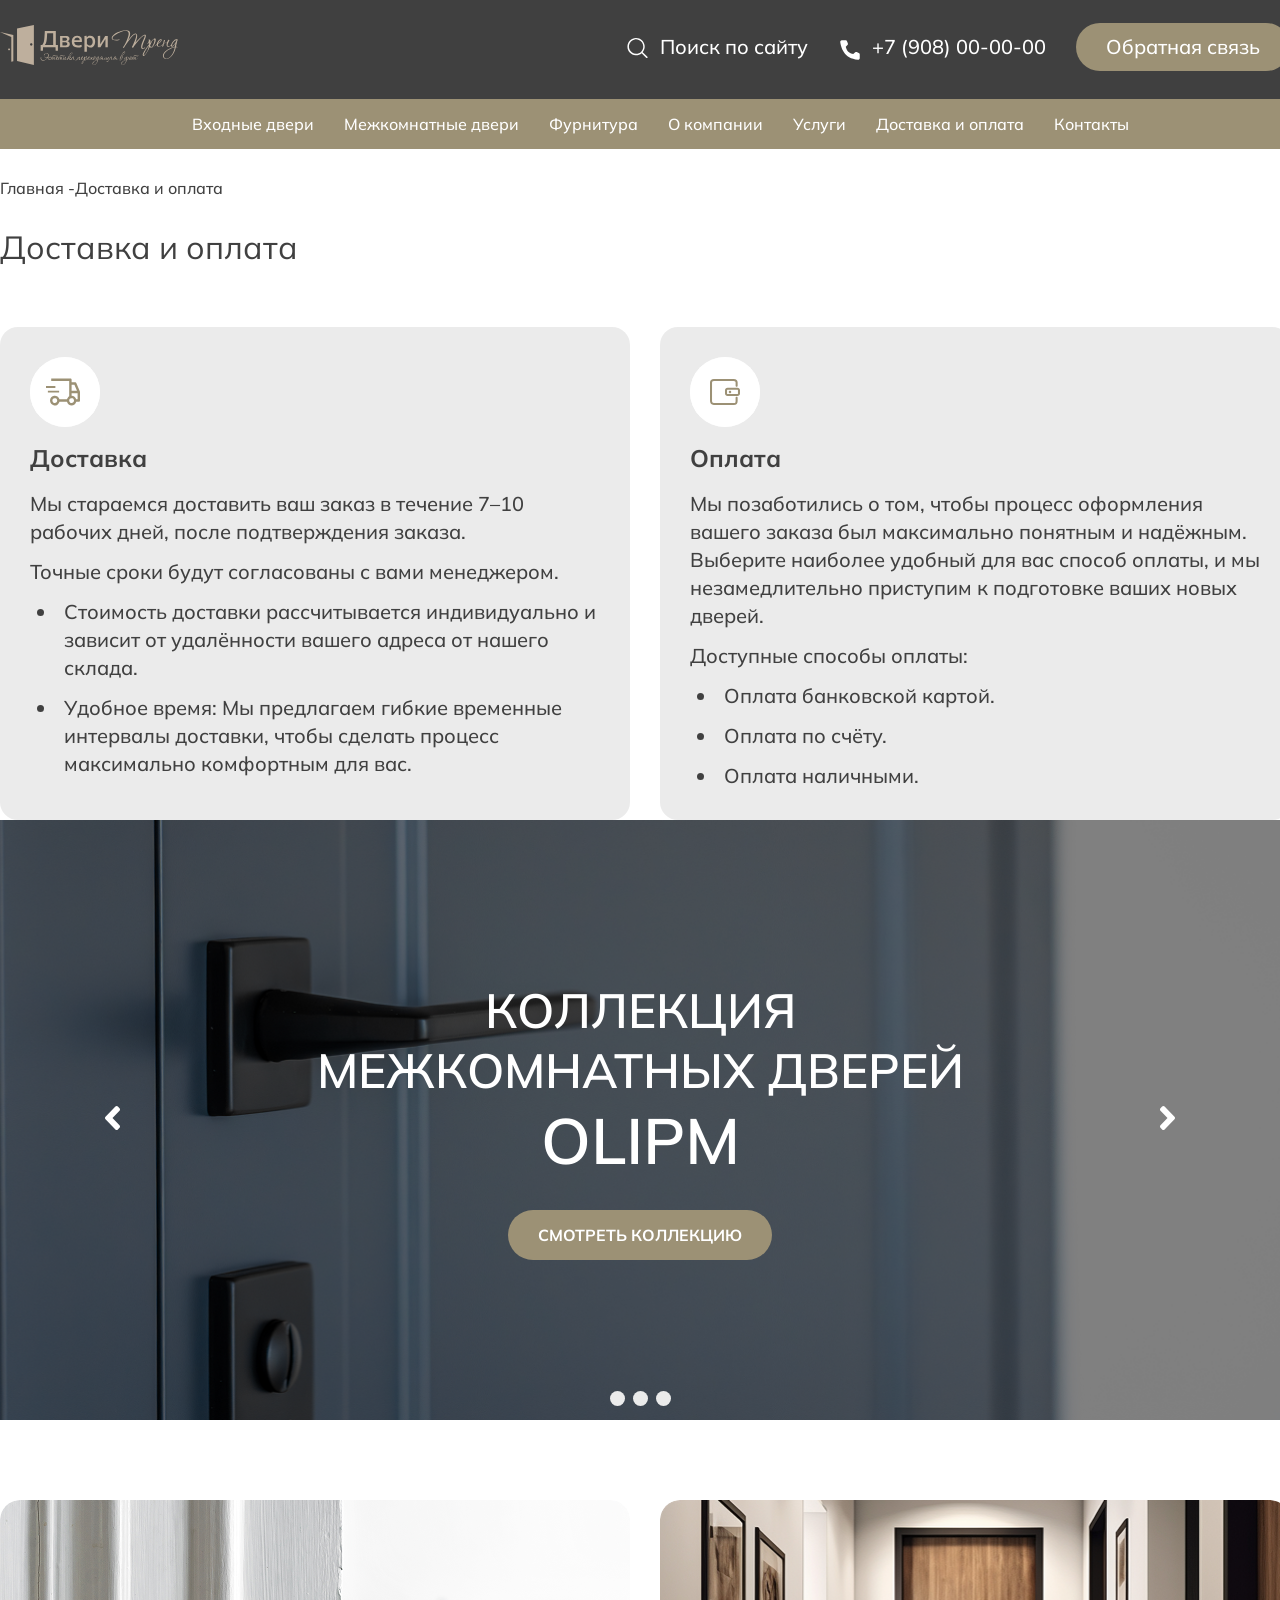
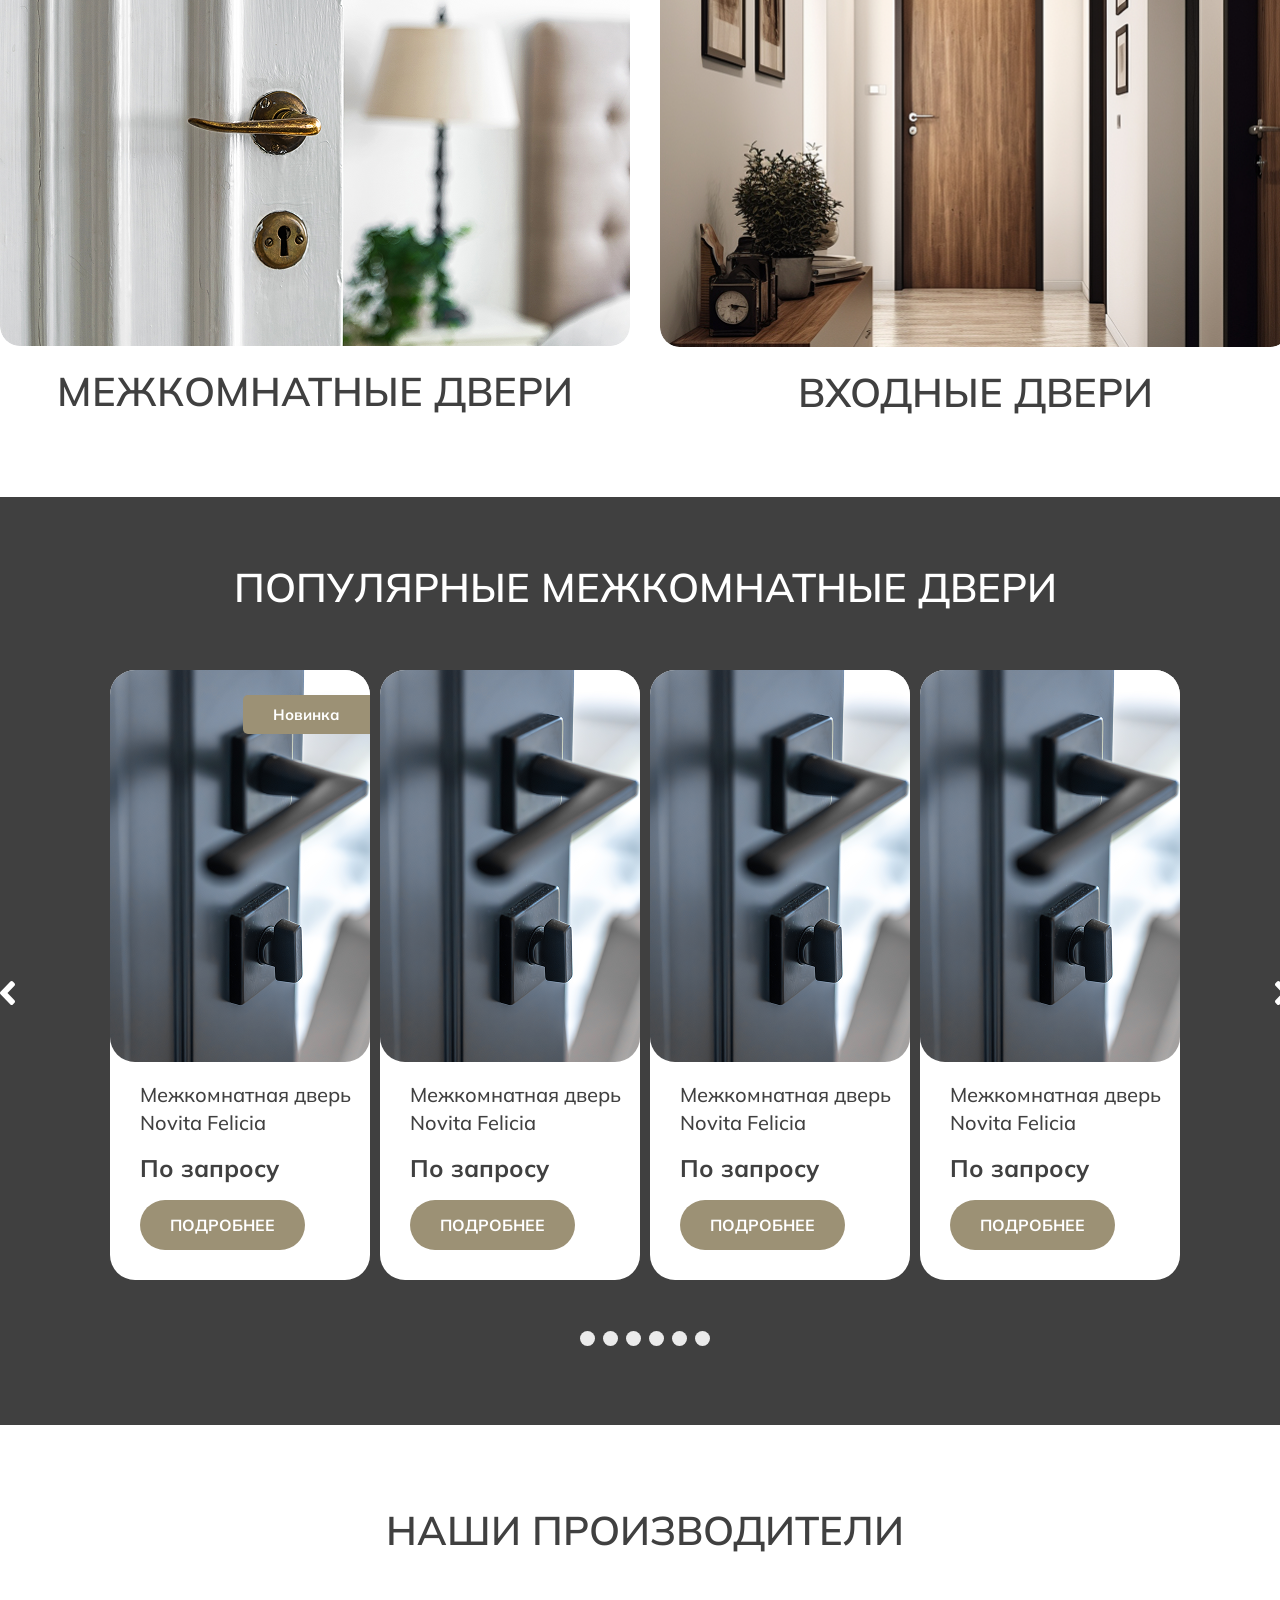
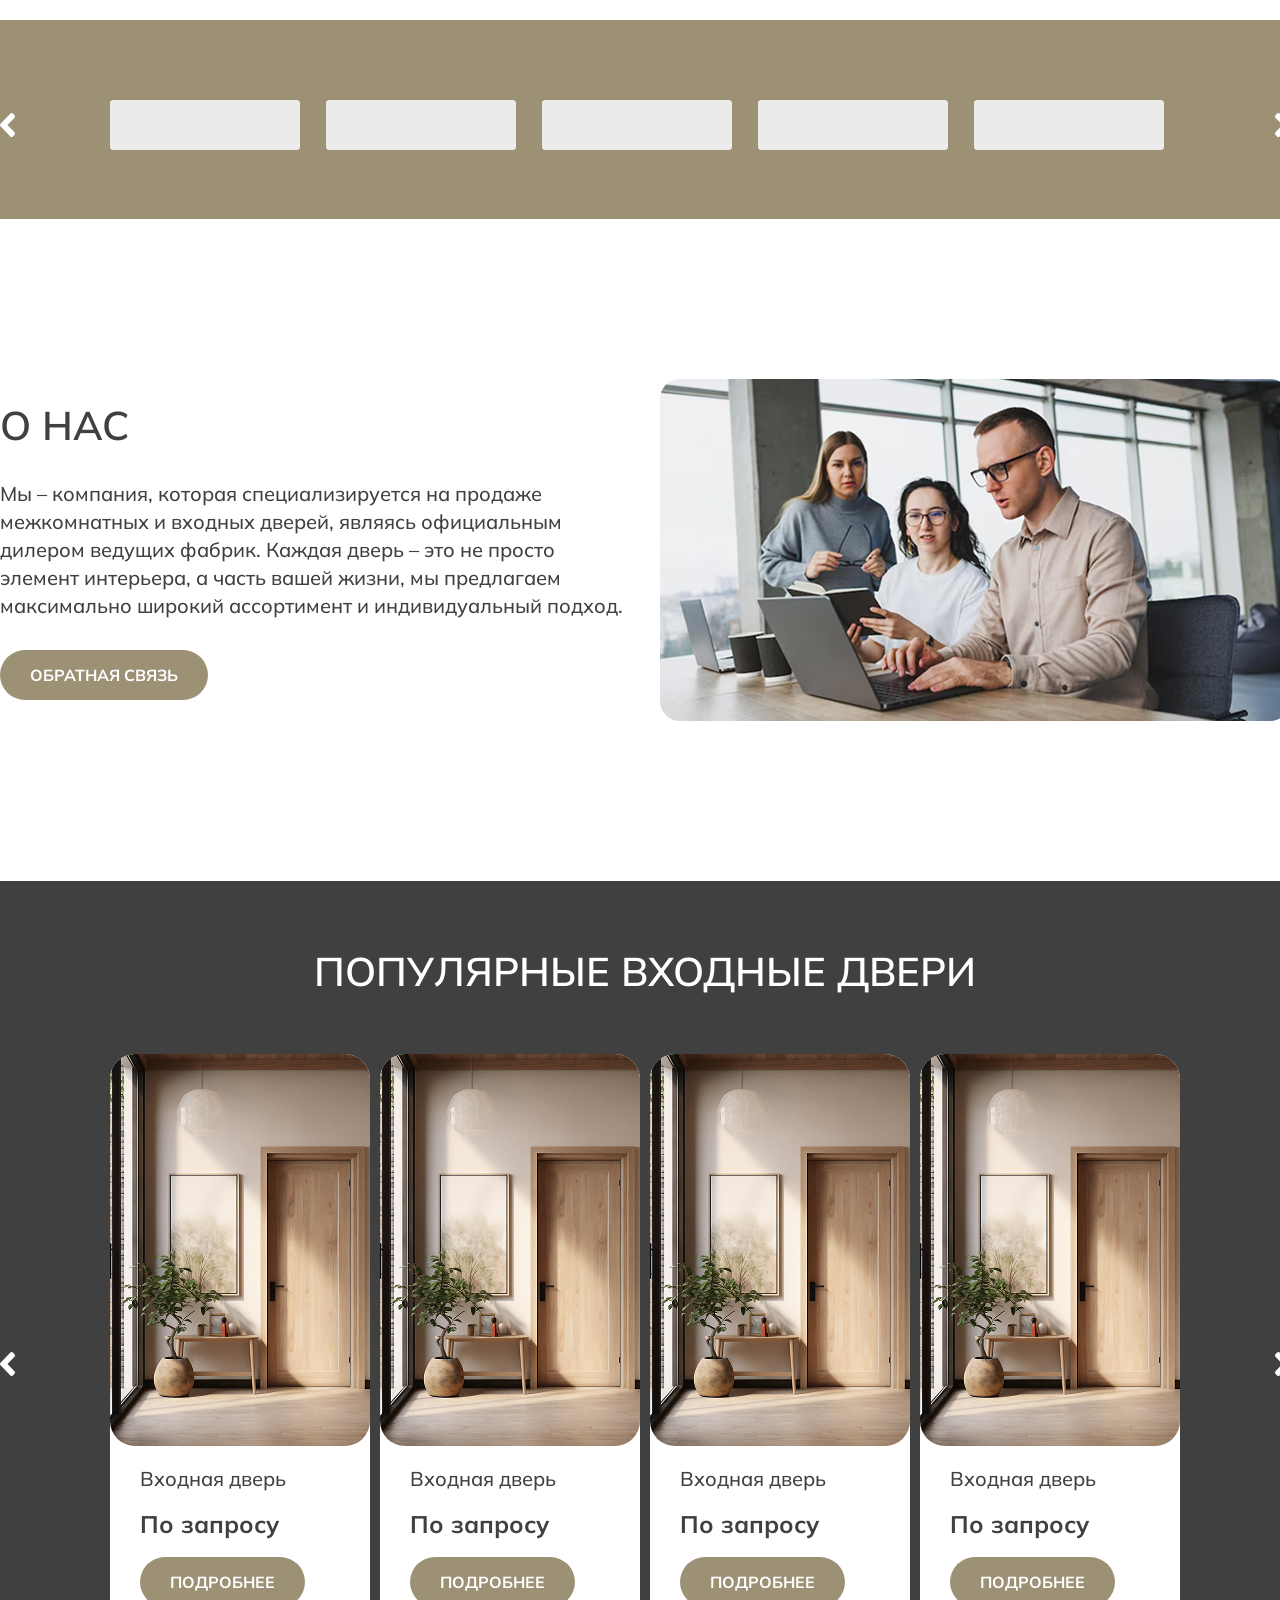
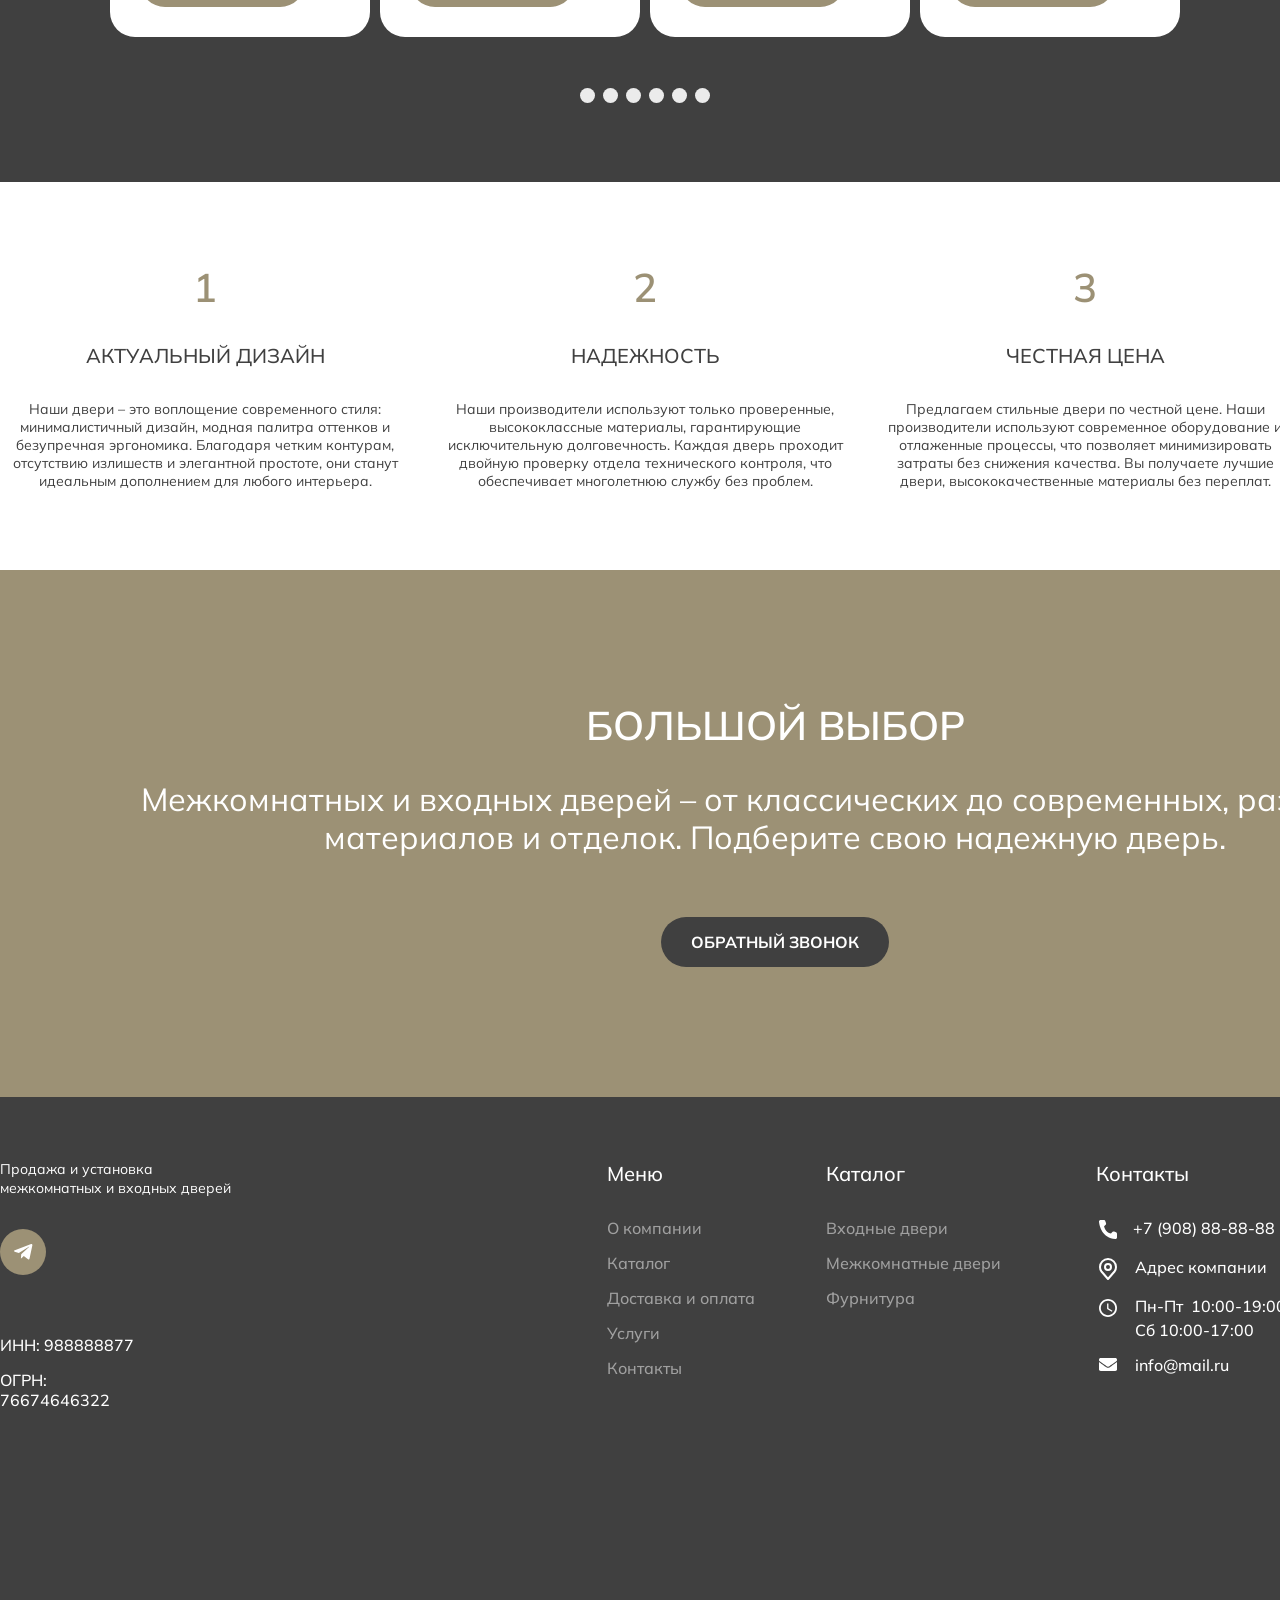
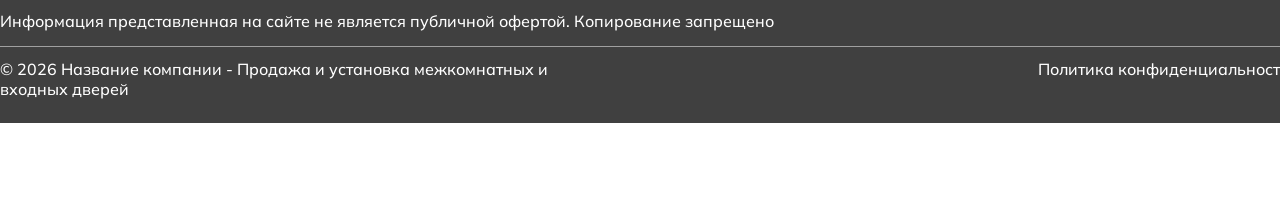
==== commit 6aad824a: "Merge branch 'main' into delivery-and-payment" ====
--- a/index.html
+++ b/index.html
@@ -5,8 +5,9 @@
   <meta charset="UTF-8">
   <meta http-equiv="X-UA-Compatible" content="IE=edge">
   <meta name="viewport" content="width=device-width, initial-scale=1.0">
-  <title>Контакты — Двери Trend</title>
+  <title>Document</title>
   <link rel="stylesheet" href="style/style.css">
+  <link rel="stylesheet" href="./style/swiper-bundle.min.css">
 </head>
 
 <body>
@@ -54,160 +55,399 @@
     </div>
   </header>
 
-  <main class="page-main contacts-page">
-    <section class="contacts-page__top" aria-labelledby="contacts-heading">
-      <div class="container">
-        <nav class="bread-crumbs" aria-label="Хлебные крошки">
-          <a href="/">Главная</a>
-          <span class="bread-crumbs__sep" aria-hidden="true"> - </span>
-          <span class="bread-crumbs__current" aria-current="page">Контакты</span>
+  <main class="page-delivery">
+    <div class="container">
+      <div class="page-delivery__intro">
+        <nav class="breadcrumbs" aria-label="Хлебные крошки">
+          <ol class="breadcrumbs__list">
+            <li class="breadcrumbs__item">
+              <a class="breadcrumbs__link" href="/">Главная</a>
+            </li>
+            <li class="breadcrumbs__item">
+              <span class="breadcrumbs__current" aria-current="page">Доставка и оплата</span>
+            </li>
+          </ol>
         </nav>
-
-        <div class="contacts-page__top-inner">
-          <div class="contacts-page__intro">
-            <h1 id="contacts-heading" class="contacts-page__title">Контакты</h1>
-
-            <div class="contacts-page__details">
-              <p class="contacts-page__line">
-                Адрес: Адрес компании
-              </p>
-              <p class="contacts-page__line">
-                e-mail: <a href="mailto:info@mail.ru">info@mail.ru</a>
-              </p>
-              <p class="contacts-page__line">
-                Телефоны:
-                <a href="tel:+74950000000">+7 (495) 000-00-00</a>,
-                <a href="tel:+74951111111">+7 (495) 000-00-00</a>
-              </p>
+        <h1 class="page-delivery__title">Доставка и оплата</h1>
+      </div>
+
+      <div class="page-delivery__cards">
+        <article class="info-card info-card--delivery">
+          <div class="info-card__icon" aria-hidden="true">
+            <svg width="70" height="70" viewBox="0 0 70 70" fill="none" xmlns="http://www.w3.org/2000/svg">
+              <rect width="70" height="70" rx="35" fill="white" />
+              <path d="M49.9029 34.5152L46.305 25.9251C46.2126 25.7044 46.0589 25.5163 45.8629 25.3841C45.667 25.252 45.4375 25.1815 45.2029 25.1815H41.605V22.7272C41.605 22.4017 41.4787 22.0896 41.2538 21.8594C41.0289 21.6293 40.7238 21.5 40.4058 21.5H21.2173V23.9543H39.2065V39.3625C38.6603 39.6876 38.1823 40.1199 37.7999 40.6346C37.4175 41.1493 37.1383 41.7362 36.9782 42.3616H29.4419C29.15 41.2048 28.4558 40.1967 27.4895 39.5262C26.5231 38.8556 25.3509 38.5687 24.1927 38.7193C23.0344 38.8698 21.9695 39.4475 21.1977 40.3439C20.4258 41.2403 20 42.394 20 43.5888C20 44.7835 20.4258 45.9372 21.1977 46.8337C21.9695 47.7301 23.0344 48.3077 24.1927 48.4583C25.3509 48.6088 26.5231 48.3219 27.4895 47.6514C28.4558 46.9809 29.15 45.9727 29.4419 44.8159H36.9782C37.2391 45.8691 37.8357 46.8032 38.6737 47.4705C39.5117 48.1377 40.5432 48.5 41.605 48.5C42.6668 48.5 43.6983 48.1377 44.5363 47.4705C45.3743 46.8032 45.971 45.8691 46.2319 44.8159H48.8007C49.1188 44.8159 49.4238 44.6866 49.6487 44.4565C49.8736 44.2264 50 43.9142 50 43.5888V34.9987C50 34.8325 49.9669 34.668 49.9029 34.5152ZM24.8151 46.0431C24.3407 46.0431 23.877 45.8991 23.4825 45.6295C23.0881 45.3598 22.7807 44.9765 22.5991 44.528C22.4176 44.0795 22.3701 43.5861 22.4626 43.11C22.5552 42.6339 22.7836 42.1966 23.1191 41.8533C23.4545 41.5101 23.8819 41.2763 24.3472 41.1816C24.8124 41.0869 25.2947 41.1355 25.733 41.3213C26.1713 41.507 26.5459 41.8216 26.8094 42.2252C27.073 42.6288 27.2137 43.1034 27.2137 43.5888C27.2137 44.2397 26.961 44.864 26.5111 45.3242C26.0613 45.7845 25.4512 46.0431 24.8151 46.0431ZM41.605 27.6358H44.4114L46.9826 33.7715H41.605V27.6358ZM41.605 46.0431C41.1306 46.0431 40.6669 45.8991 40.2725 45.6295C39.878 45.3598 39.5706 44.9765 39.389 44.528C39.2075 44.0795 39.16 43.5861 39.2526 43.11C39.3451 42.6339 39.5735 42.1966 39.909 41.8533C40.2444 41.5101 40.6718 41.2763 41.1371 41.1816C41.6024 41.0869 42.0846 41.1355 42.5229 41.3213C42.9612 41.507 43.3358 41.8216 43.5994 42.2252C43.8629 42.6288 44.0036 43.1034 44.0036 43.5888C44.0036 44.2397 43.7509 44.864 43.3011 45.3242C42.8513 45.7845 42.2412 46.0431 41.605 46.0431ZM47.6014 42.3616H46.2319C45.9677 41.3105 45.3701 40.3788 44.5328 39.7125C43.6954 39.0463 42.6657 38.6832 41.605 38.6802V36.2258H47.6014V42.3616Z" fill="#9C9175" />
+              <path d="M17.875 33.6875H29.125V35.5625H17.875V33.6875ZM16 29H25.375V30.875H16V29Z" fill="#9C9175" />
+            </svg>
+          </div>
+          <h2 class="info-card__title">Доставка</h2>
+          <p class="info-card__text">
+            Мы стараемся доставить ваш заказ в течение 7–10 рабочих дней, после подтверждения заказа.
+          </p>
+          <p class="info-card__text">
+            Точные сроки будут согласованы с вами менеджером.
+          </p>
+          <ul class="info-card__list">
+            <li>Стоимость доставки рассчитывается индивидуально и зависит от удалённости вашего адреса от нашего склада.</li>
+            <li>Удобное время: Мы предлагаем гибкие временные интервалы доставки, чтобы сделать процесс максимально комфортным для вас.</li>
+          </ul>
+        </article>
+
+        <article class="info-card info-card--payment">
+          <div class="info-card__icon" aria-hidden="true">
+            <svg width="70" height="70" viewBox="0 0 70 70" fill="none" xmlns="http://www.w3.org/2000/svg">
+              <rect width="70" height="70" rx="35" fill="white" />
+              <path d="M37.505 32.7628C37.3862 32.762 37.2718 32.8091 37.187 32.8939C37.1021 32.9788 37.0536 33.0944 37.052 33.2155V36.5987C37.0536 36.7201 37.1023 36.8359 37.1875 36.9208C37.2727 37.0057 37.3874 37.0526 37.5065 37.0514H47.501C47.6201 37.0526 47.7348 37.0057 47.82 36.9208C47.9052 36.8359 47.9539 36.7201 47.9555 36.5987V33.2155C47.9539 33.0941 47.9052 32.9782 47.82 32.8934C47.7348 32.8085 47.6201 32.7616 47.501 32.7628H37.505ZM43.634 22.0015C45.017 22.0688 46.0115 22.3472 46.6415 22.9376C47.264 23.5218 47.5835 24.3676 47.6465 25.4872V28.6944C47.6433 28.9676 47.534 29.2283 47.3424 29.4193C47.1509 29.6102 46.8929 29.7159 46.625 29.7131C46.4922 29.7147 46.3605 29.6896 46.2372 29.6393C46.1139 29.589 46.0016 29.5144 45.9066 29.4198C45.8116 29.3252 45.7358 29.2125 45.6835 29.088C45.6313 28.9635 45.6036 28.8298 45.602 28.6944L45.6035 25.5453C45.5705 24.9641 45.434 24.6031 45.239 24.4196C45.05 24.2422 44.474 24.0831 43.5845 24.0372H23.9705C23.165 24.0678 22.6415 24.2238 22.388 24.4456C22.193 24.6154 22.046 25.0834 22.0445 25.8925L22.04 43.8942C22.115 44.6803 22.2845 45.2049 22.502 45.4665C22.667 45.6653 23.1785 45.8641 23.9315 45.962H43.6055C44.5265 45.9804 45.0695 45.8397 45.2525 45.6515C45.455 45.442 45.602 44.8914 45.602 43.9905V40.8628C45.602 40.3015 46.0595 39.8442 46.625 39.8442C47.189 39.8442 47.6465 40.3015 47.6465 40.8628V43.9905C47.6465 45.3671 47.3705 46.3964 46.724 47.0648C46.058 47.753 44.999 48.0283 43.5845 47.9977L23.81 47.9931C22.4645 47.8341 21.5 47.4578 20.9255 46.765C20.405 46.1379 20.1155 45.2432 20 43.9921V25.8909C20.003 24.5511 20.318 23.5432 21.041 22.9131C21.704 22.3319 22.661 22.0489 23.9315 22L43.634 22.0015ZM47.501 30.7256C48.881 30.7256 50 31.8405 50 33.2155V36.5987C50 37.9737 48.881 39.0886 47.501 39.0886H37.5065C36.1265 39.0886 35.0075 37.9721 35.0075 36.5987V33.2155C35.0075 31.8405 36.1265 30.7256 37.5065 30.7256H47.501ZM40.0055 33.6927C39.3155 33.6927 38.756 34.2433 38.756 34.9209C38.756 35.5984 39.3155 36.149 40.0055 36.149C40.6955 36.149 41.255 35.5984 41.255 34.9209C41.255 34.2433 40.6955 33.6912 40.0055 33.6912" fill="#9C9175" />
+            </svg>
+          </div>
+          <h2 class="info-card__title">Оплата</h2>
+          <p class="info-card__text">
+            Мы позаботились о том, чтобы процесс оформления вашего заказа был максимально понятным и надёжным. Выберите наиболее удобный для вас способ оплаты, и мы незамедлительно приступим к подготовке ваших новых дверей.
+          </p>
+          <p class="info-card__text">
+            Доступные способы оплаты:
+          </p>
+          <ul class="info-card__list">
+            <li>Оплата банковской картой.</li>
+            <li>Оплата по счёту.</li>
+            <li>Оплата наличными.</li>
+          </ul>
+        </article>
+      </div>
+    </div>
+  <main>
+    <section class="hero">
+      <div class="swiper hero-slider">
+        <div class="swiper-wrapper">
+          <div class="swiper-slide">
+            <h1 class="heading">КОЛЛЕКЦИЯ
+              МЕЖКОМНАТНЫХ ДВЕРЕЙ <br>
+              <span>ОLIPM</span>
+            </h1>
+            <a href="#" class="hero-slider-button">Смотреть коллекцию</a>
+            <img src="./assets/imgs/bgs/hero.png" alt="" class="bg">
+          </div>
+          <div class="swiper-slide">
+            <h1 class="heading">КОЛЛЕКЦИЯ
+              МЕЖКОМНАТНЫХ ДВЕРЕЙ <br>
+              <span>ОLIPM</span>
+            </h1>
+            <a href="#" class="hero-slider-button">Смотреть коллекцию</a>
+            <img src="./assets/imgs/bgs/hero.png" alt="" class="bg">
+          </div>
+          <div class="swiper-slide">
+            <h1 class="heading">КОЛЛЕКЦИЯ
+              МЕЖКОМНАТНЫХ ДВЕРЕЙ <br>
+              <span>ОLIPM</span>
+            </h1>
+            <a href="#" class="hero-slider-button">Смотреть коллекцию</a>
+            <img src="./assets/imgs/bgs/hero.png" alt="" class="bg">
+          </div>
+        </div>
+        <div class="swiper-pagination"></div>
+
+
+        <div class="hero-slider-prev">
+          <svg width="15" height="24" viewBox="0 0 15 24" fill="none" xmlns="http://www.w3.org/2000/svg">
+            <path
+              d="M14.4903 13.275L4.58738 23.475C4.24757 23.825 3.83495 24 3.34951 24C2.86408 24 2.45146 23.825 2.11165 23.475L0.509708 21.75C0.169902 21.4 -9.53674e-07 20.975 -9.53674e-07 20.475C-9.53674e-07 19.975 0.169902 19.55 0.509708 19.2L7.5 12L0.509708 4.8C0.26699 4.55 0.121359 4.275 0.0728149 3.975C-0.0242729 3.675 -0.0242729 3.35 0.0728149 3C0.121359 2.7 0.26699 2.45 0.509708 2.25L2.11165 0.525C2.45146 0.174999 2.86408 -1.90735e-06 3.34951 -1.90735e-06C3.83495 -1.90735e-06 4.24757 0.174999 4.58738 0.525L14.4903 10.725C14.8301 11.075 15 11.5 15 12C15 12.5 14.8301 12.925 14.4903 13.275Z"
+              fill="white" />
+          </svg>
+        </div>
+        <div class="hero-slider-next">
+          <svg width="15" height="24" viewBox="0 0 15 24" fill="none" xmlns="http://www.w3.org/2000/svg">
+            <path
+              d="M14.4903 13.275L4.58738 23.475C4.24757 23.825 3.83495 24 3.34951 24C2.86408 24 2.45146 23.825 2.11165 23.475L0.509708 21.75C0.169902 21.4 -9.53674e-07 20.975 -9.53674e-07 20.475C-9.53674e-07 19.975 0.169902 19.55 0.509708 19.2L7.5 12L0.509708 4.8C0.26699 4.55 0.121359 4.275 0.0728149 3.975C-0.0242729 3.675 -0.0242729 3.35 0.0728149 3C0.121359 2.7 0.26699 2.45 0.509708 2.25L2.11165 0.525C2.45146 0.174999 2.86408 -1.90735e-06 3.34951 -1.90735e-06C3.83495 -1.90735e-06 4.24757 0.174999 4.58738 0.525L14.4903 10.725C14.8301 11.075 15 11.5 15 12C15 12.5 14.8301 12.925 14.4903 13.275Z"
+              fill="white" />
+          </svg>
+        </div>
+
+      </div>
+    </section>
+    <section class="select-type">
+      <div class="container">
+        <div class="item">
+          <img src="./assets/imgs/items/1.png" alt="" class="bg">
+          <h2 class="heading">МЕЖКОМНАТНЫЕ ДВЕРИ</h2>
+        </div>
+        <div class="item">
+          <img src="./assets/imgs/items/2.png" alt="" class="bg">
+          <h2 class="heading">ВХОДНЫЕ ДВЕРИ</h2>
+        </div>
+      </div>
+    </section>
+    <section class="popular">
+      <div class="container">
+        <h2 class="h2-heading">
+          ПОПУЛЯРНЫЕ МЕЖКОМНАТНЫЕ ДВЕРИ
+        </h2>
+        <div class="slider-container">
+          <div class="swiper popuplar-m-slider">
+            <div class="swiper-wrapper">
+              <div class="swiper-slide">
+                <div class="new">Новинка</div>
+                <img src="./assets/imgs/popular/1.png" alt="" class="bg">
+                <div class="info">
+                  <p class="heading regular-text">
+                    Межкомнатная дверь Novita Felicia
+                  </p>
+                  <div class="price">По запросу</div>
+                  <div class="gold-button">Подробнее</div>
+                </div>
+              </div>
+              <div class="swiper-slide">
+                <img src="./assets/imgs/popular/1.png" alt="" class="bg">
+                <div class="info">
+                  <p class="heading regular-text">
+                    Межкомнатная дверь Novita Felicia
+                  </p>
+                  <div class="price">По запросу</div>
+                  <div class="gold-button">Подробнее</div>
+                </div>
+              </div>
+              <div class="swiper-slide">
+                <img src="./assets/imgs/popular/1.png" alt="" class="bg">
+                <div class="info">
+                  <p class="heading regular-text">
+                    Межкомнатная дверь Novita Felicia
+                  </p>
+                  <div class="price">По запросу</div>
+                  <div class="gold-button">Подробнее</div>
+                </div>
+              </div>
+              <div class="swiper-slide">
+                <img src="./assets/imgs/popular/1.png" alt="" class="bg">
+                <div class="info">
+                  <p class="heading regular-text">
+                    Межкомнатная дверь Novita Felicia
+                  </p>
+                  <div class="price">По запросу</div>
+                  <div class="gold-button">Подробнее</div>
+                </div>
+              </div>
+              <div class="swiper-slide">
+                <img src="./assets/imgs/popular/1.png" alt="" class="bg">
+                <div class="info">
+                  <p class="heading regular-text">
+                    Межкомнатная дверь Novita Felicia
+                  </p>
+                  <div class="price">По запросу</div>
+                  <div class="gold-button">Подробнее</div>
+                </div>
+              </div>
+              <div class="swiper-slide">
+                <img src="./assets/imgs/popular/1.png" alt="" class="bg">
+                <div class="info">
+                  <p class="heading regular-text">
+                    Межкомнатная дверь Novita Felicia
+                  </p>
+                  <div class="price">По запросу</div>
+                  <div class="gold-button">Подробнее</div>
+                </div>
+              </div>
             </div>
 
-            <p class="contacts-page__social">
-              <a
-                class="contacts-page__telegram"
-                href="https://t.me/"
-                target="_blank"
-                rel="noopener noreferrer"
-                aria-label="Написать в Telegram"
-              >
-                <span class="contacts-page__telegram-badge" aria-hidden="true">
-                  <svg width="19" height="16" viewBox="0 0 19 16" fill="none" xmlns="http://www.w3.org/2000/svg">
-                    <path
-                      d="M18.321 1.40276L15.5484 14.4785C15.3392 15.4014 14.7937 15.6311 14.0185 15.1963L9.79386 12.0832L7.75539 14.0438C7.5298 14.2694 7.34113 14.458 6.90636 14.458L7.20988 10.1555L15.0398 3.0803C15.3802 2.77678 14.9659 2.60862 14.5107 2.91213L4.83097 9.00706L0.663783 7.70276C-0.242662 7.41975 -0.259068 6.79631 0.852455 6.36155L17.1521 0.0820558C17.9068 -0.200952 18.5671 0.25022 18.321 1.40276V1.40276Z"
-                      fill="white"
-                    />
-                  </svg>
-                </span>
-              </a>
-            </p>
-          </div>
-
-          <figure class="contacts-page__figure">
-            <img
-              class="contacts-page__image"
-              src="./assets/imgs/1.png"
-              width="630"
-              height="299"
-              alt="Интерьер с дверями"
-              loading="lazy"
-              decoding="async"
-            />
-          </figure>
-        </div>
-      </div>
-    </section>
-
-    <section class="contacts-page__middle" aria-label="Карта">
-      <div class="contacts-page__map-wrap">
-        <div class="contacts-page__map-frame">
-          <!-- Вставить сюда iframe Яндекс/Google-карты (width/height задаётся блоком) -->
-          <div class="contacts-page__map-placeholder">Карта</div>
-        </div>
-      </div>
-    </section>
-
-    <section class="contacts-page__bottom" aria-labelledby="contacts-cta-heading">
-      <div class="container">
-        <div class="contacts-page__bottom-inner">
-          <form class="contacts-form" action="#" method="post" novalidate>
-            <div class="contacts-form__layout">
-              <div class="contacts-form__main">
-                <h2 id="contacts-cta-heading" class="contacts-form__title">
-                  Нужна помощь в выборе двери?
-                </h2>
-                <p class="contacts-form__lead">
-                  Оставьте заявку и наш менеджер свяжется с Вами в ближайшее время
-                </p>
-
-                <div class="contacts-form__row">
-                  <div class="contacts-form__field">
-                    <label class="visually-hidden" for="contacts-name">Имя</label>
-                    <input
-                      id="contacts-name"
-                      class="contacts-form__input contacts-form__input--name"
-                      name="name"
-                      type="text"
-                      placeholder="Имя"
-                      autocomplete="name"
-                    />
-                  </div>
-                  <div class="contacts-form__field">
-                    <label class="visually-hidden" for="contacts-email">Email</label>
-                    <input
-                      id="contacts-email"
-                      class="contacts-form__input contacts-form__input--email"
-                      name="email"
-                      type="email"
-                      placeholder="Email"
-                      autocomplete="email"
-                    />
-                  </div>
-                  <div class="contacts-form__field">
-                    <label class="visually-hidden" for="contacts-phone">Телефон</label>
-                    <input
-                      id="contacts-phone"
-                      class="contacts-form__input contacts-form__input--phone"
-                      name="phone"
-                      type="tel"
-                      placeholder="Телефон"
-                      autocomplete="tel"
-                    />
-                  </div>
-                </div>
-
-                <div class="contacts-form__field contacts-form__field--comment">
-                  <label class="visually-hidden" for="contacts-comment">Комментарий</label>
-                  <textarea
-                    id="contacts-comment"
-                    class="contacts-form__textarea"
-                    name="comment"
-                    rows="3"
-                    placeholder="Комментарий"
-                  ></textarea>
-                </div>
-
-                <div class="contacts-form__actions">
-                  <label class="contacts-form__consent">
-                    <input class="contacts-form__checkbox" name="consent" type="checkbox" required />
-                    <span class="contacts-form__consent-text">
-                      Я согласен на обработку мои персональных данных и принимаю условия политики конфиденциальности
-                    </span>
-                  </label>
-                  <button class="contacts-form__submit" type="submit">Отправить заявку</button>
-                </div>
-              </div>
-
-              <figure class="contacts-page__cta-figure" aria-label="Команда">
-                <img
-                  class="contacts-page__cta-img"
-                  src="./assets/imgs/rectangle-40448.png"
-                  width="410"
-                  height="508"
-                  alt=""
-                />
-              </figure>
+          </div>
+
+          <div class="popupar-m-slider-prev"><svg width="15" height="24" viewBox="0 0 15 24" fill="none"
+              xmlns="http://www.w3.org/2000/svg">
+              <path
+                d="M14.4903 13.275L4.58738 23.475C4.24757 23.825 3.83495 24 3.34951 24C2.86408 24 2.45146 23.825 2.11165 23.475L0.509708 21.75C0.169902 21.4 -9.53674e-07 20.975 -9.53674e-07 20.475C-9.53674e-07 19.975 0.169902 19.55 0.509708 19.2L7.5 12L0.509708 4.8C0.26699 4.55 0.121359 4.275 0.0728149 3.975C-0.0242729 3.675 -0.0242729 3.35 0.0728149 3C0.121359 2.7 0.26699 2.45 0.509708 2.25L2.11165 0.525C2.45146 0.174999 2.86408 -1.90735e-06 3.34951 -1.90735e-06C3.83495 -1.90735e-06 4.24757 0.174999 4.58738 0.525L14.4903 10.725C14.8301 11.075 15 11.5 15 12C15 12.5 14.8301 12.925 14.4903 13.275Z"
+                fill="white" />
+            </svg></div>
+          <div class="popupar-m-slider-next"><svg width="15" height="24" viewBox="0 0 15 24" fill="none"
+              xmlns="http://www.w3.org/2000/svg">
+              <path
+                d="M14.4903 13.275L4.58738 23.475C4.24757 23.825 3.83495 24 3.34951 24C2.86408 24 2.45146 23.825 2.11165 23.475L0.509708 21.75C0.169902 21.4 -9.53674e-07 20.975 -9.53674e-07 20.475C-9.53674e-07 19.975 0.169902 19.55 0.509708 19.2L7.5 12L0.509708 4.8C0.26699 4.55 0.121359 4.275 0.0728149 3.975C-0.0242729 3.675 -0.0242729 3.35 0.0728149 3C0.121359 2.7 0.26699 2.45 0.509708 2.25L2.11165 0.525C2.45146 0.174999 2.86408 -1.90735e-06 3.34951 -1.90735e-06C3.83495 -1.90735e-06 4.24757 0.174999 4.58738 0.525L14.4903 10.725C14.8301 11.075 15 11.5 15 12C15 12.5 14.8301 12.925 14.4903 13.275Z"
+                fill="white" />
+            </svg></div>
+          <div class="popular-m swiper-pagination"></div>
+        </div>
+      </div>
+    </section>
+    <section class="manufacturers">
+      <div class="container">
+        <h2 class="h2-heading">НАШИ ПРОИЗВОДИТЕЛИ</h2>
+      </div>
+      <div class="slider-gold">
+        <div class="container">
+          <div class="slider-container">
+            <div class="swiper manufac-slider">
+              <div class="swiper-wrapper">
+                <div class="swiper-slide">
+                  <img src="./assets/imgs/manufac/1.png" alt="">
+                </div>
+                <div class="swiper-slide">
+                  <img src="./assets/imgs/manufac/1.png" alt="">
+                </div>
+                <div class="swiper-slide">
+                  <img src="./assets/imgs/manufac/1.png" alt="">
+                </div>
+                <div class="swiper-slide">
+                  <img src="./assets/imgs/manufac/1.png" alt="">
+                </div>
+                <div class="swiper-slide">
+                  <img src="./assets/imgs/manufac/1.png" alt="">
+                </div>
+                <div class="swiper-slide">
+                  <img src="./assets/imgs/manufac/1.png" alt="">
+                </div>
+              </div>
             </div>
-          </form>
-        </div>
+
+            <div class="manufac-slider-prev"><svg width="15" height="24" viewBox="0 0 15 24" fill="none"
+                xmlns="http://www.w3.org/2000/svg">
+                <path
+                  d="M14.4903 13.275L4.58738 23.475C4.24757 23.825 3.83495 24 3.34951 24C2.86408 24 2.45146 23.825 2.11165 23.475L0.509708 21.75C0.169902 21.4 -9.53674e-07 20.975 -9.53674e-07 20.475C-9.53674e-07 19.975 0.169902 19.55 0.509708 19.2L7.5 12L0.509708 4.8C0.26699 4.55 0.121359 4.275 0.0728149 3.975C-0.0242729 3.675 -0.0242729 3.35 0.0728149 3C0.121359 2.7 0.26699 2.45 0.509708 2.25L2.11165 0.525C2.45146 0.174999 2.86408 -1.90735e-06 3.34951 -1.90735e-06C3.83495 -1.90735e-06 4.24757 0.174999 4.58738 0.525L14.4903 10.725C14.8301 11.075 15 11.5 15 12C15 12.5 14.8301 12.925 14.4903 13.275Z"
+                  fill="white" />
+              </svg></div>
+            <div class="manufac-slider-next"><svg width="15" height="24" viewBox="0 0 15 24" fill="none"
+                xmlns="http://www.w3.org/2000/svg">
+                <path
+                  d="M14.4903 13.275L4.58738 23.475C4.24757 23.825 3.83495 24 3.34951 24C2.86408 24 2.45146 23.825 2.11165 23.475L0.509708 21.75C0.169902 21.4 -9.53674e-07 20.975 -9.53674e-07 20.475C-9.53674e-07 19.975 0.169902 19.55 0.509708 19.2L7.5 12L0.509708 4.8C0.26699 4.55 0.121359 4.275 0.0728149 3.975C-0.0242729 3.675 -0.0242729 3.35 0.0728149 3C0.121359 2.7 0.26699 2.45 0.509708 2.25L2.11165 0.525C2.45146 0.174999 2.86408 -1.90735e-06 3.34951 -1.90735e-06C3.83495 -1.90735e-06 4.24757 0.174999 4.58738 0.525L14.4903 10.725C14.8301 11.075 15 11.5 15 12C15 12.5 14.8301 12.925 14.4903 13.275Z"
+                  fill="white" />
+              </svg></div>
+          </div>
+
+        </div>
+
+      </div>
+    </section>
+    <section class="about-us">
+      <div class="container">
+        <div class="info">
+          <h2 class="h2-heading">О нас</h2>
+          <p class="regular-text">Мы – компания, которая специализируется на продаже межкомнатных и входных дверей,
+            являясь официальным дилером ведущих фабрик. Каждая дверь – это не просто элемент интерьера, а часть вашей
+            жизни, мы предлагаем максимально широкий ассортимент и индивидуальный подход.</p>
+          <a href="" class="gold-button">Обратная связь</a>
+        </div>
+        <img src="./assets/imgs/about/1.png" alt="" class="bg">
+      </div>
+    </section>
+    <section class="popular">
+      <div class="container">
+        <h2 class="h2-heading">
+          ПОПУЛЯРНЫЕ Входные ДВЕРИ
+        </h2>
+        <div class="slider-container">
+          <div class="swiper popuplar-w-slider">
+            <div class="swiper-wrapper">
+              <div class="swiper-slide">
+                <img src="./assets/imgs/popular/2.png" alt="" class="bg">
+                <div class="info">
+                  <p class="heading regular-text">
+                    Входная дверь
+                  </p>
+                  <div class="price">По запросу</div>
+                  <div class="gold-button">Подробнее</div>
+                </div>
+              </div>
+              <div class="swiper-slide">
+                <img src="./assets/imgs/popular/2.png" alt="" class="bg">
+                <div class="info">
+                  <p class="heading regular-text">
+                    Входная дверь
+                  </p>
+                  <div class="price">По запросу</div>
+                  <div class="gold-button">Подробнее</div>
+                </div>
+              </div>
+              <div class="swiper-slide">
+                <img src="./assets/imgs/popular/2.png" alt="" class="bg">
+                <div class="info">
+                  <p class="heading regular-text">
+                    Входная дверь
+                  </p>
+                  <div class="price">По запросу</div>
+                  <div class="gold-button">Подробнее</div>
+                </div>
+              </div>
+              <div class="swiper-slide">
+                <img src="./assets/imgs/popular/2.png" alt="" class="bg">
+                <div class="info">
+                  <p class="heading regular-text">
+                    Входная дверь
+                  </p>
+                  <div class="price">По запросу</div>
+                  <div class="gold-button">Подробнее</div>
+                </div>
+              </div>
+              <div class="swiper-slide">
+                <img src="./assets/imgs/popular/2.png" alt="" class="bg">
+                <div class="info">
+                  <p class="heading regular-text">
+                    Входная дверь
+                  </p>
+                  <div class="price">По запросу</div>
+                  <div class="gold-button">Подробнее</div>
+                </div>
+              </div>
+              <div class="swiper-slide">
+                <img src="./assets/imgs/popular/2.png" alt="" class="bg">
+                <div class="info">
+                  <p class="heading regular-text">
+                    Входная дверь
+                  </p>
+                  <div class="price">По запросу</div>
+                  <div class="gold-button">Подробнее</div>
+                </div>
+              </div>
+            </div>
+
+          </div>
+
+          <div class="popupar-w-slider-prev"><svg width="15" height="24" viewBox="0 0 15 24" fill="none"
+              xmlns="http://www.w3.org/2000/svg">
+              <path
+                d="M14.4903 13.275L4.58738 23.475C4.24757 23.825 3.83495 24 3.34951 24C2.86408 24 2.45146 23.825 2.11165 23.475L0.509708 21.75C0.169902 21.4 -9.53674e-07 20.975 -9.53674e-07 20.475C-9.53674e-07 19.975 0.169902 19.55 0.509708 19.2L7.5 12L0.509708 4.8C0.26699 4.55 0.121359 4.275 0.0728149 3.975C-0.0242729 3.675 -0.0242729 3.35 0.0728149 3C0.121359 2.7 0.26699 2.45 0.509708 2.25L2.11165 0.525C2.45146 0.174999 2.86408 -1.90735e-06 3.34951 -1.90735e-06C3.83495 -1.90735e-06 4.24757 0.174999 4.58738 0.525L14.4903 10.725C14.8301 11.075 15 11.5 15 12C15 12.5 14.8301 12.925 14.4903 13.275Z"
+                fill="white" />
+            </svg></div>
+          <div class="popupar-w-slider-next"><svg width="15" height="24" viewBox="0 0 15 24" fill="none"
+              xmlns="http://www.w3.org/2000/svg">
+              <path
+                d="M14.4903 13.275L4.58738 23.475C4.24757 23.825 3.83495 24 3.34951 24C2.86408 24 2.45146 23.825 2.11165 23.475L0.509708 21.75C0.169902 21.4 -9.53674e-07 20.975 -9.53674e-07 20.475C-9.53674e-07 19.975 0.169902 19.55 0.509708 19.2L7.5 12L0.509708 4.8C0.26699 4.55 0.121359 4.275 0.0728149 3.975C-0.0242729 3.675 -0.0242729 3.35 0.0728149 3C0.121359 2.7 0.26699 2.45 0.509708 2.25L2.11165 0.525C2.45146 0.174999 2.86408 -1.90735e-06 3.34951 -1.90735e-06C3.83495 -1.90735e-06 4.24757 0.174999 4.58738 0.525L14.4903 10.725C14.8301 11.075 15 11.5 15 12C15 12.5 14.8301 12.925 14.4903 13.275Z"
+                fill="white" />
+            </svg></div>
+          <div class="popular-w swiper-pagination"></div>
+        </div>
+      </div>
+    </section>
+    <section class="plusses">
+      <div class="container">
+        <div class="item">
+          <p class="num">1</p>
+          <h2 class="heading">АКТУАЛЬНЫЙ ДИЗАЙН</h2>
+          <p class="text">Наши двери – это воплощение современного стиля: минималистичный дизайн, модная палитра
+            оттенков и безупречная эргономика. Благодаря четким контурам, отсутствию излишеств и элегантной простоте,
+            они станут идеальным дополнением для любого интерьера.</p>
+        </div>
+        <div class="item">
+          <p class="num">2</p>
+          <h2 class="heading">НАДЕЖНОСТЬ</h2>
+          <p class="text">Наши производители используют только проверенные, высококлассные материалы, гарантирующие
+            исключительную долговечность. Каждая дверь проходит двойную проверку отдела технического контроля, что
+            обеспечивает многолетнюю службу без проблем.</p>
+        </div>
+        <div class="item">
+          <p class="num">3</p>
+          <h2 class="heading">ЧЕСТНАЯ ЦЕНА</h2>
+          <p class="text">Предлагаем стильные двери по честной цене. Наши производители используют современное
+            оборудование и отлаженные процессы, что позволяет минимизировать затраты без снижения качества. Вы получаете
+            лучшие двери, высококачественные материалы без переплат. </p>
+        </div>
+      </div>
+    </section>
+    <section class="big-choise">
+      <div class="container">
+        <h2 class="h2-heading">
+          БОЛЬШОЙ ВЫБОР
+        </h2>
+        <p class="text">
+          Межкомнатных и входных дверей – от классических до современных, различных материалов и отделок. Подберите свою
+          надежную дверь.
+        </p>
+        <a href="" class="black-button">Обратный звонок</a>
       </div>
     </section>
   </main>
@@ -272,16 +512,10 @@
                   <svg width="24" height="24" viewBox="0 0 24 24" fill="none" xmlns="http://www.w3.org/2000/svg">
                     <path
                       d="M12 13C13.6569 13 15 11.6569 15 10C15 8.34315 13.6569 7 12 7C10.3431 7 9 8.34315 9 10C9 11.6569 10.3431 13 12 13Z"
-                      stroke="white"
-                      stroke-width="2"
-                      stroke-linecap="round"
-                      stroke-linejoin="round" />
+                      stroke="white" stroke-width="2" stroke-linecap="round" stroke-linejoin="round" />
                     <path
                       d="M12 2C9.87827 2 7.84344 2.84285 6.34315 4.34315C4.84285 5.84344 4 7.87827 4 10C4 11.892 4.402 13.13 5.5 14.5L12 22L18.5 14.5C19.598 13.13 20 11.892 20 10C20 7.87827 19.1571 5.84344 17.6569 4.34315C16.1566 2.84285 14.1217 2 12 2V2Z"
-                      stroke="white"
-                      stroke-width="2"
-                      stroke-linecap="round"
-                      stroke-linejoin="round" />
+                      stroke="white" stroke-width="2" stroke-linecap="round" stroke-linejoin="round" />
                   </svg>
                 </span>
                 <span class="footer__contact-text">Адрес компании</span>
@@ -315,7 +549,8 @@
         </div>
       </div>
 
-      <p class="footer__notice">Информация представленная на сайте не является публичной офертой. Копирование запрещено</p>
+      <p class="footer__notice">Информация представленная на сайте не является публичной офертой. Копирование запрещено
+      </p>
       <div class="footer__divider" aria-hidden="true"></div>
       <div class="footer__legal">
         <p class="footer__copyright">© 2026 Название компании - Продажа и установка межкомнатных и входных дверей</p>
@@ -324,6 +559,9 @@
     </div>
   </footer>
 
+  <script src="js/swiper-bundle.min.js"></script>
+  <script src="js/sliders.js"></script>
+  <script src="js/app.js"></script>
 </body>
 
 </html>
--- a/style/style.css
+++ b/style/style.css
@@ -3,10 +3,24 @@
   margin: 0;
   padding: 0;
   box-sizing: border-box;
-  list-style: none;
   text-decoration: none;
   border: none;
   outline: none;
+}
+
+.regular-text {
+  font-family: "Mulish", sans-serif;
+  font-weight: 500;
+  font-size: 20px;
+  line-height: 1.4;
+}
+
+.page-heading {
+  font-family: "Mulish", sans-serif;
+  font-weight: 400;
+  font-size: 32px;
+  line-height: 1.2;
+  color: #404040;
 }
 
 body,
@@ -16,45 +30,249 @@
   overflow-x: hidden;
 }
 
+.h2-heading {
+  font-family: "Mulish", sans-serif;
+  font-weight: 600;
+  font-size: 40px;
+  text-transform: uppercase;
+}
+
+.h3-heading {
+  font-family: "Mulish", sans-serif;
+  font-weight: 500;
+  font-size: 20px;
+  line-height: 140%;
+  text-align: center;
+}
+
+.regular-text {
+  font-family: "Mulish", sans-serif;
+  font-weight: 500;
+  font-size: 20px;
+  line-height: 140%;
+}
+
 .container {
   width: 1290px;
   margin: auto;
 }
 
-.visually-hidden {
-  position: absolute;
-  width: 1px;
-  height: 1px;
+.page-delivery {
+  font-family: "Mulish", sans-serif;
+  color: #404040;
+  background: #fff;
+  padding-top: 30px;
+  padding-bottom: 80px;
+}
+.page-delivery__intro {
+  display: flex;
+  flex-direction: column;
+  align-items: flex-start;
+  gap: 30px;
+}
+.page-delivery__title {
+  margin: 0;
+  text-align: left;
+  font-weight: 400;
+  font-size: 32px;
+  line-height: 1.2;
+}
+.page-delivery__cards {
+  display: flex;
+  flex-wrap: wrap;
+  gap: 30px;
+  margin-top: 60px;
+}
+.page-delivery .info-card {
+  flex: 1 1 280px;
+  min-width: 0;
+  background: #ebebeb;
+  border-radius: 18px;
+  padding: 28px 32px;
+}
+.page-delivery .info-card--delivery,
+.page-delivery .info-card--payment {
+  display: flex;
+  flex-direction: column;
+  align-items: flex-start;
+  padding: 30px;
+}
+.page-delivery .info-card--delivery .info-card__icon,
+.page-delivery .info-card--payment .info-card__icon {
+  flex-shrink: 0;
+  width: 70px;
+  height: 70px;
+  border-radius: 100px;
+  background: #fff;
+  display: flex;
+  align-items: center;
+  justify-content: center;
+}
+.page-delivery .info-card--delivery .info-card__icon svg,
+.page-delivery .info-card--payment .info-card__icon svg {
+  display: block;
+}
+.page-delivery .info-card--delivery .info-card__title,
+.page-delivery .info-card--payment .info-card__title {
+  margin: 15px 0 0;
+  font-weight: 700;
+  font-size: 24px;
+  line-height: 1.4;
+}
+.page-delivery .info-card--delivery .info-card__text,
+.page-delivery .info-card--payment .info-card__text {
+  margin: 0;
+  font-weight: 500;
+  font-size: 20px;
+  line-height: 1.4;
+}
+.page-delivery .info-card--delivery .info-card__text:first-of-type,
+.page-delivery .info-card--payment .info-card__text:first-of-type {
+  margin-top: 15px;
+}
+.page-delivery .info-card--delivery .info-card__text + .info-card__text,
+.page-delivery .info-card--payment .info-card__text + .info-card__text {
+  margin-top: 12px;
+}
+.page-delivery .info-card--delivery .info-card__list,
+.page-delivery .info-card--payment .info-card__list {
+  margin: 12px 0 0;
+  padding-left: 1.35em;
+  list-style: disc outside;
+  font-weight: 500;
+  font-size: 20px;
+  line-height: 1.4;
+}
+.page-delivery .info-card--delivery .info-card__list li,
+.page-delivery .info-card--payment .info-card__list li {
+  list-style: disc outside;
+  padding-left: 0.35em;
+}
+.page-delivery .info-card--delivery .info-card__list li + li,
+.page-delivery .info-card--payment .info-card__list li + li {
+  margin-top: 12px;
+}
+.page-delivery .breadcrumbs__list {
+  display: flex;
+  flex-wrap: wrap;
+  align-items: center;
+  list-style: none;
+  margin: 0;
   padding: 0;
-  margin: -1px;
-  overflow: hidden;
-  clip: rect(0, 0, 0, 0);
-  white-space: nowrap;
-  border: 0;
-}
-
-.bread-crumbs {
-  font-family: "Mulish", sans-serif;
+}
+.page-delivery .breadcrumbs__item {
   font-weight: 500;
   font-size: 16px;
   line-height: 1.2;
-  color: #404040;
-  text-align: left;
-  margin-bottom: 30px;
-}
-.bread-crumbs a {
+}
+.page-delivery .breadcrumbs__item:not(:last-child)::after {
+  content: " - ";
+}
+.page-delivery .breadcrumbs__link {
   color: inherit;
   text-decoration: none;
 }
-.bread-crumbs a:hover {
-  text-decoration: underline;
-}
-.bread-crumbs__current {
+.page-delivery .breadcrumbs__current {
   color: inherit;
 }
 
-.footer__badge,
-.contacts-page__telegram-badge {
+.header .header__top {
+  background: #404040;
+  padding: 23px 0 28px;
+}
+.header .header__top .container {
+  display: flex;
+  align-items: center;
+  justify-content: space-between;
+}
+.header .header__logo {
+  width: 178px;
+  position: relative;
+}
+.header .header__logo img {
+  width: 100%;
+}
+.header .header__top-content {
+  display: flex;
+  align-items: center;
+  gap: 30px;
+}
+.header .header-link {
+  display: flex;
+  align-items: center;
+  gap: 10px;
+}
+.header .header-link svg {
+  width: 24px;
+  height: 24px;
+  margin-top: 5px;
+}
+.header .header-link .header__search-text {
+  font-family: "Mulish", sans-serif;
+  font-weight: 500;
+  font-size: 20px;
+  line-height: 100%;
+  text-align: center;
+  color: #fff;
+}
+.header .header__callback-button {
+  font-family: "Mulish", sans-serif;
+  font-weight: 500;
+  font-size: 20px;
+  line-height: 140%;
+  text-align: center;
+  color: #fff;
+  border-radius: 100px;
+  padding: 10px 30px;
+  background: #9c9175;
+}
+.header .header__bottom {
+  background: #9c9175;
+  padding: 15px;
+}
+.header .header__bottom .container {
+  display: flex;
+  align-items: center;
+  justify-content: center;
+}
+.header .header__bottom nav {
+  display: flex;
+  align-items: center;
+  gap: 30px;
+}
+
+.nav-item {
+  font-family: "Mulish", sans-serif;
+  font-weight: 500;
+  font-size: 16px;
+  text-align: center;
+  color: #fff;
+}
+
+.footer {
+  font-family: "Mulish", sans-serif;
+  background: #404040;
+  color: #fff;
+  padding: 63px 0 24px;
+}
+.footer .container {
+  display: flex;
+  flex-direction: column;
+}
+.footer .footer__brand {
+  display: flex;
+  flex-direction: column;
+  align-items: flex-start;
+}
+.footer .footer__description-text {
+  font-weight: 400;
+  font-size: 14px;
+  line-height: 1.4;
+  color: #fff;
+  margin: 0;
+}
+.footer .footer__badge {
+  margin-top: 30px;
   width: 46px;
   height: 46px;
   flex-shrink: 0;
@@ -64,354 +282,8 @@
   align-items: center;
   justify-content: center;
 }
-.footer__badge svg,
-.contacts-page__telegram-badge svg {
+.footer .footer__badge svg {
   display: block;
-}
-
-.contacts-page {
-  font-family: "Mulish", sans-serif;
-  color: #404040;
-}
-.contacts-page__top {
-  background: #fff;
-  padding-top: 30px;
-  padding-bottom: 73px;
-}
-.contacts-page__title {
-  font-weight: 400;
-  font-size: 32px;
-  line-height: 1.2;
-  margin: 0 0 43.5px;
-}
-.contacts-page__details {
-  margin: 0;
-  display: flex;
-  flex-direction: column;
-  gap: 12px;
-}
-.contacts-page__line {
-  font-weight: 500;
-  font-size: 20px;
-  line-height: 1.4;
-  margin: 0;
-}
-.contacts-page__line a {
-  color: inherit;
-  text-decoration: none;
-}
-.contacts-page__line a:hover {
-  text-decoration: underline;
-}
-.contacts-page__social {
-  margin: 30px 0 0;
-}
-.contacts-page__telegram {
-  display: inline-flex;
-  text-decoration: none;
-}
-.contacts-page__top-inner {
-  display: grid;
-  grid-template-columns: 1fr 630px;
-  gap: 62px;
-  align-items: start;
-}
-.contacts-page__figure {
-  margin: 0;
-}
-.contacts-page__image, .contacts-page__cta-img {
-  display: block;
-  border-radius: 20px;
-  object-fit: cover;
-}
-.contacts-page__image {
-  width: 630px;
-  height: 299px;
-}
-.contacts-page__cta-img {
-  width: 410px;
-  height: 508px;
-  max-width: 100%;
-}
-@media (max-width: 1200px) {
-  .contacts-page__top-inner {
-    grid-template-columns: 1fr;
-  }
-  .contacts-page__image {
-    width: 100%;
-    max-width: 630px;
-    height: auto;
-    aspect-ratio: 630/299;
-  }
-}
-.contacts-page__middle {
-  width: 100%;
-  background: #fff;
-  margin-bottom: 0;
-  padding-bottom: 0;
-}
-.contacts-page__map-wrap {
-  box-sizing: border-box;
-  max-width: 1498px;
-  width: 100%;
-  margin: 0 auto;
-}
-.contacts-page__map-frame {
-  box-sizing: border-box;
-  width: 1498px;
-  max-width: 100%;
-  height: 481px;
-  margin: 0 auto;
-  border-radius: 0;
-  overflow: hidden;
-}
-.contacts-page__map-frame iframe {
-  display: block;
-  width: 100%;
-  height: 100%;
-  border: 0;
-}
-.contacts-page__map-placeholder {
-  width: 100%;
-  height: 100%;
-  display: flex;
-  align-items: center;
-  justify-content: center;
-  background: #ebebeb;
-  font-weight: 500;
-  font-size: 18px;
-  opacity: 0.5;
-}
-.contacts-page__bottom {
-  box-sizing: border-box;
-  width: 100%;
-  margin: 0;
-  padding: 60px 0;
-  background: #9c9175;
-  min-height: 628px;
-}
-.contacts-page__bottom .contacts-form__layout {
-  display: grid;
-  grid-template-columns: minmax(0, 1fr) 410px;
-  gap: 30px;
-  align-items: start;
-}
-.contacts-page__bottom .contacts-form__main {
-  min-width: 0;
-}
-.contacts-page__bottom .contacts-form__title {
-  font-weight: 600;
-  font-size: 40px;
-  text-transform: uppercase;
-  margin: 0 0 30px;
-  text-align: left;
-}
-.contacts-page__bottom .contacts-form__lead {
-  font-weight: 500;
-  font-size: 20px;
-  line-height: 1.4;
-  margin: 0 0 30px;
-}
-.contacts-page__bottom .contacts-form .contacts-page__cta-figure {
-  margin: 0;
-  padding: 0;
-}
-@media (max-width: 1100px) {
-  .contacts-page__bottom .contacts-form__layout {
-    grid-template-columns: 1fr;
-  }
-}
-.contacts-page__bottom .contacts-form__row {
-  display: flex;
-  flex-wrap: wrap;
-  gap: 30px;
-  align-items: center;
-  margin-bottom: 30px;
-}
-.contacts-page__bottom .contacts-form__input, .contacts-page__bottom .contacts-form__textarea {
-  box-sizing: border-box;
-  border: none;
-  background: #ebebeb;
-  font-size: 16px;
-  color: #404040;
-}
-.contacts-page__bottom .contacts-form__input::placeholder, .contacts-page__bottom .contacts-form__textarea::placeholder {
-  color: #404040;
-  opacity: 0.7;
-}
-.contacts-page__bottom .contacts-form__input {
-  padding: 0 15px;
-  line-height: 50px;
-}
-.contacts-page__bottom .contacts-form__input--name {
-  width: 190px;
-  height: 50px;
-  border-radius: 100px;
-}
-.contacts-page__bottom .contacts-form__input--email, .contacts-page__bottom .contacts-form__input--phone {
-  width: 300px;
-  height: 50px;
-  border-radius: 100px;
-}
-.contacts-page__bottom .contacts-form__field--comment {
-  margin-bottom: 30px;
-}
-.contacts-page__bottom .contacts-form__textarea {
-  display: block;
-  width: 850px;
-  max-width: 100%;
-  height: 100px;
-  padding: 0 15px;
-  border-radius: 20px;
-  line-height: 1.4;
-  resize: vertical;
-}
-.contacts-page__bottom .contacts-form__actions {
-  display: flex;
-  flex-direction: column;
-  align-items: flex-start;
-  gap: 30px;
-}
-.contacts-page__bottom .contacts-form__submit {
-  box-sizing: border-box;
-  display: inline-flex;
-  flex-shrink: 0;
-  align-items: center;
-  justify-content: center;
-  width: 231px;
-  height: 50px;
-  padding: 10px 30px;
-  border-radius: 100px;
-  background: #404040;
-  font-weight: 700;
-  font-size: 16px;
-  line-height: 1;
-  text-transform: uppercase;
-  text-align: center;
-  color: #fff;
-  cursor: pointer;
-}
-.contacts-page__bottom .contacts-form__consent {
-  display: flex;
-  align-items: flex-start;
-  gap: 10px;
-  margin: 0;
-  max-width: min(100%, 850px);
-  cursor: pointer;
-}
-.contacts-page__bottom .contacts-form__checkbox {
-  box-sizing: border-box;
-  flex-shrink: 0;
-  width: 22px;
-  height: 23px;
-  margin: 0;
-  cursor: pointer;
-  accent-color: #404040;
-}
-.contacts-page__bottom .contacts-form__consent-text {
-  font-weight: 500;
-  font-size: 16px;
-  line-height: 1.4;
-  color: #404040;
-}
-
-.header .header__top {
-  background: #404040;
-  padding: 23px 0 28px;
-}
-.header .header__top .container {
-  display: flex;
-  align-items: center;
-  justify-content: space-between;
-}
-.header .header__logo {
-  width: 178px;
-  position: relative;
-}
-.header .header__logo img {
-  width: 100%;
-}
-.header .header__top-content {
-  display: flex;
-  align-items: center;
-  gap: 30px;
-}
-.header .header-link {
-  display: flex;
-  align-items: center;
-  gap: 10px;
-}
-.header .header-link svg {
-  width: 24px;
-  height: 24px;
-  margin-top: 5px;
-}
-.header .header-link .header__search-text {
-  font-family: "Mulish", sans-serif;
-  font-weight: 500;
-  font-size: 20px;
-  line-height: 100%;
-  text-align: center;
-  color: #fff;
-}
-.header .header__callback-button {
-  font-family: "Mulish", sans-serif;
-  font-weight: 500;
-  font-size: 20px;
-  line-height: 140%;
-  text-align: center;
-  color: #fff;
-  border-radius: 100px;
-  padding: 10px 30px;
-  background: #9c9175;
-}
-.header .header__bottom {
-  background: #9c9175;
-  padding: 15px;
-}
-.header .header__bottom .container {
-  display: flex;
-  align-items: center;
-  justify-content: center;
-}
-.header .header__bottom nav {
-  display: flex;
-  align-items: center;
-  gap: 30px;
-}
-
-.nav-item {
-  font-family: "Mulish", sans-serif;
-  font-weight: 500;
-  font-size: 16px;
-  text-align: center;
-  color: #fff;
-}
-
-.footer {
-  font-family: "Mulish", sans-serif;
-  background: #404040;
-  color: #fff;
-  padding: 63px 0 24px;
-}
-.footer .container {
-  display: flex;
-  flex-direction: column;
-}
-.footer .footer__brand {
-  display: flex;
-  flex-direction: column;
-  align-items: flex-start;
-}
-.footer .footer__description-text {
-  font-weight: 400;
-  font-size: 14px;
-  line-height: 1.4;
-  color: #fff;
-  margin: 0;
-}
-.footer .footer__badge {
-  margin-top: 30px;
 }
 .footer .footer__details {
   margin-top: 60px;
@@ -541,4 +413,628 @@
   text-decoration: none;
 }
 
+.gold-button {
+  font-family: "Mulish", sans-serif;
+  font-weight: 700;
+  font-size: 16px;
+  text-transform: uppercase;
+  text-align: center;
+  color: #fff;
+  border-radius: 100px;
+  padding: 15px 30px;
+  background: #9c9175;
+  display: block;
+  width: fit-content;
+}
+
+.hero-slider .swiper-slide {
+  position: relative;
+  display: flex;
+  flex-direction: column;
+  gap: 30px;
+  align-items: center;
+  padding: 160px 0;
+}
+.hero-slider .swiper-slide .bg {
+  position: absolute;
+  top: 0;
+  left: 0;
+  width: 100%;
+  height: 100%;
+  object-fit: cover;
+}
+.hero-slider .swiper-slide .heading {
+  font-family: "Mulish", sans-serif;
+  font-weight: 600;
+  font-size: 48px;
+  text-transform: uppercase;
+  text-align: center;
+  color: #fff;
+  position: relative;
+  z-index: 3;
+  max-width: 650px;
+}
+.hero-slider .swiper-slide .heading span {
+  font-size: 64px;
+}
+.hero-slider .swiper-slide .hero-slider-button {
+  position: relative;
+  z-index: 3;
+  font-family: "Mulish", sans-serif;
+  font-weight: 700;
+  font-size: 16px;
+  text-transform: uppercase;
+  text-align: center;
+  color: #fff;
+  border-radius: 100px;
+  padding: 15px 30px;
+  background: #9c9175;
+  display: block;
+  width: fit-content;
+}
+.hero-slider .hero-slider-prev {
+  left: 105px;
+}
+.hero-slider .hero-slider-prev svg {
+  rotate: 180deg;
+}
+.hero-slider .hero-slider-next {
+  right: 105px;
+}
+.hero-slider .hero-slider-prev,
+.hero-slider .hero-slider-next {
+  position: absolute;
+  z-index: 2;
+  top: 50%;
+  transform: translateY(-50%);
+}
+.hero-slider .swiper-pagination-bullet {
+  width: 15px;
+  height: 15px;
+  background: #ebebeb;
+  opacity: 1;
+}
+.hero-slider .swiper-pagination-bullet.active {
+  background: white;
+}
+
+.select-type {
+  padding: 80px 0;
+}
+.select-type .container {
+  display: flex;
+  gap: 30px;
+}
+.select-type .item {
+  flex: 1;
+  display: flex;
+  flex-direction: column;
+  align-items: center;
+  gap: 20px;
+}
+.select-type .item .bg {
+  width: 100%;
+  border-radius: 20px;
+}
+.select-type .item .heading {
+  font-family: "Mulish", sans-serif;
+  font-weight: 600;
+  font-size: 40px;
+  text-transform: uppercase;
+  color: #404040;
+}
+
+.popular {
+  padding: 65px 0;
+  background: #404040;
+}
+.popular .container {
+  display: flex;
+  flex-direction: column;
+  gap: 58px;
+  align-items: center;
+}
+.popular .h2-heading {
+  color: white;
+}
+.popular .popuplar-m-slider {
+  max-width: 100%;
+}
+.popular .slider-container {
+  max-width: 100%;
+  padding: 0 110px;
+  position: relative;
+}
+.popular .swiper-pagination-bullet {
+  width: 15px;
+  height: 15px;
+  background: #ebebeb;
+  opacity: 1;
+}
+.popular .swiper-pagination-bullet.active {
+  background: white;
+}
+.popular .popular-m.swiper-pagination,
+.popular .popular-w.swiper-pagination {
+  position: relative;
+  margin-top: 60px;
+}
+.popular .swiper-slide {
+  background: #fff;
+  border-radius: 25px;
+}
+.popular .swiper-slide .new {
+  position: absolute;
+  right: 0;
+  top: 25px;
+  border-radius: 5px 0 0 5px;
+  background: #9c9175;
+  padding: 10px 30px;
+  font-family: "Mulish", sans-serif;
+  font-weight: 700;
+  font-size: 15px;
+  color: #fff;
+}
+.popular .swiper-slide .bg {
+  width: 100%;
+  border-radius: 25px;
+}
+.popular .swiper-slide .info {
+  padding: 15px 15px 30px 30px;
+}
+.popular .swiper-slide .heading {
+  margin-bottom: 15px;
+}
+.popular .swiper-slide .price {
+  font-family: "Mulish", sans-serif;
+  font-weight: 700;
+  font-size: 24px;
+  line-height: 140%;
+  color: #404040;
+  margin-bottom: 15px;
+}
+.popular .popupar-m-slider-prev,
+.popular .popupar-w-slider-prev {
+  left: 0;
+}
+.popular .popupar-m-slider-prev svg,
+.popular .popupar-w-slider-prev svg {
+  rotate: 180deg;
+}
+.popular .popupar-m-slider-next,
+.popular .popupar-w-slider-next {
+  right: 0;
+}
+.popular .popupar-m-slider-prev,
+.popular .popupar-m-slider-next,
+.popular .popupar-w-slider-prev,
+.popular .popupar-w-slider-next {
+  position: absolute;
+  z-index: 2;
+  top: calc(50% - 20px);
+  transform: translateY(-50%);
+}
+
+.manufacturers {
+  padding-top: 80px;
+}
+.manufacturers .container {
+  display: flex;
+  flex-direction: column;
+  align-items: center;
+}
+.manufacturers .slider-container {
+  max-width: 100%;
+  padding: 0 110px;
+  position: relative;
+  background: #9c9175;
+}
+.manufacturers .slider-gold {
+  background: #9c9175;
+  padding: 80px 0 65px;
+  margin-top: 65px;
+}
+.manufacturers .swiper-pagination-bullet {
+  width: 15px;
+  height: 15px;
+  background: #ebebeb;
+  opacity: 1;
+}
+.manufacturers .swiper-pagination-bullet.active {
+  background: white;
+}
+.manufacturers .manufac-p.swiper-pagination {
+  position: relative;
+  margin-top: 60px;
+}
+.manufacturers .manufac-slider-prev {
+  left: 0;
+}
+.manufacturers .manufac-slider-prev svg {
+  rotate: 180deg;
+}
+.manufacturers .manufac-slider-next {
+  right: 0;
+}
+.manufacturers .manufac-slider-prev,
+.manufacturers .manufac-slider-next {
+  position: absolute;
+  z-index: 2;
+  top: 50%;
+  transform: translateY(-50%);
+}
+
+.about-us {
+  padding: 160px 0;
+}
+.about-us .container {
+  display: flex;
+  align-items: center;
+  gap: 30px;
+}
+.about-us .info,
+.about-us .bg {
+  flex: 1;
+}
+.about-us .info {
+  display: flex;
+  flex-direction: column;
+  gap: 30px;
+}
+
+.plusses {
+  padding: 80px 0;
+}
+.plusses .container {
+  display: flex;
+  gap: 30px;
+}
+.plusses .item {
+  flex: 1;
+  display: flex;
+  align-items: center;
+  flex-direction: column;
+  gap: 30px;
+}
+.plusses .item .num {
+  font-family: "Mulish", sans-serif;
+  font-weight: 600;
+  font-size: 40px;
+  text-transform: uppercase;
+  text-align: center;
+  color: #9c9175;
+}
+.plusses .item .heading {
+  font-family: "Mulish", sans-serif;
+  font-weight: 500;
+  font-size: 20px;
+  line-height: 140%;
+  text-align: center;
+  color: #404040;
+}
+.plusses .item .text {
+  font-family: "Mulish", sans-serif;
+  font-weight: 400;
+  font-size: 14px;
+  text-align: center;
+  color: #404040;
+}
+
+.black-button {
+  font-family: "Mulish", sans-serif;
+  font-weight: 700;
+  font-size: 16px;
+  text-transform: uppercase;
+  text-align: center;
+  color: #fff;
+  border-radius: 100px;
+  padding: 15px 30px;
+  background: #404040;
+  display: block;
+  width: fit-content;
+}
+
+.big-choise {
+  padding: 130px;
+  background: #9c9175;
+}
+.big-choise .container {
+  display: flex;
+  flex-direction: column;
+  align-items: center;
+}
+.big-choise .black-button {
+  margin-top: 60px;
+}
+.big-choise .h2-heading {
+  margin-bottom: 30px;
+  font-weight: 600;
+  color: white;
+}
+.big-choise .text {
+  font-family: "Mulish", sans-serif;
+  font-weight: 400;
+  font-size: 32px;
+  line-height: 120%;
+  text-align: center;
+  color: #fff;
+}
+
+.bread-crumbs {
+  padding: 30px 0;
+}
+.bread-crumbs .container {
+  display: flex;
+  align-items: center;
+  gap: 0.5em;
+}
+.bread-crumbs p,
+.bread-crumbs a,
+.bread-crumbs span {
+  font-family: "Mulish", sans-serif;
+  font-weight: 500;
+  font-size: 16px;
+  color: #404040;
+}
+
+.catalog .catalog-heading,
+.furniture .catalog-heading {
+  font-family: "Mulish", sans-serif;
+  font-weight: 400;
+  font-size: 32px;
+  line-height: 120%;
+  margin-bottom: 60px;
+  color: #404040;
+}
+.catalog .catalog-wrapper,
+.furniture .catalog-wrapper {
+  display: flex;
+  gap: 140px;
+}
+.catalog .catalog-filter,
+.furniture .catalog-filter {
+  width: 100%;
+  max-width: 300px;
+}
+.catalog .catalog-filter .item,
+.furniture .catalog-filter .item {
+  border-radius: 20px;
+  padding: 30px;
+  background: #ebebeb;
+  margin-bottom: 5px;
+}
+.catalog .catalog-filter .item .heading,
+.furniture .catalog-filter .item .heading {
+  font-family: "Mulish", sans-serif;
+  font-weight: 500;
+  font-size: 20px;
+  line-height: 140%;
+  color: #404040;
+  margin-bottom: 15px;
+}
+.catalog .catalog-filter .item .list,
+.furniture .catalog-filter .item .list {
+  display: flex;
+  flex-direction: column;
+  gap: 10px;
+}
+.catalog .catalog-filter .item .list-item,
+.furniture .catalog-filter .item .list-item {
+  display: flex;
+  justify-content: space-between;
+}
+.catalog .catalog-filter .item .list-item .name,
+.catalog .catalog-filter .item .list-item .num,
+.furniture .catalog-filter .item .list-item .name,
+.furniture .catalog-filter .item .list-item .num {
+  font-family: "Mulish", sans-serif;
+  font-weight: 500;
+  font-size: 16px;
+  color: #404040;
+}
+.catalog .catalog-filter .need-help,
+.furniture .catalog-filter .need-help {
+  margin-top: 25px;
+}
+.catalog .catalog-filter .need-help .heading,
+.furniture .catalog-filter .need-help .heading {
+  font-family: "Mulish", sans-serif;
+  font-weight: 700;
+  font-size: 20px;
+  line-height: 140%;
+  color: #404040;
+  margin-bottom: 15px;
+}
+.catalog .catalog-filter .need-help .text,
+.furniture .catalog-filter .need-help .text {
+  font-family: "Mulish", sans-serif;
+  font-weight: 500;
+  font-size: 20px;
+  line-height: 140%;
+  color: #404040;
+  margin-bottom: 15px;
+}
+.catalog .catalog-right .catalog-select,
+.furniture .catalog-right .catalog-select {
+  display: flex;
+  justify-content: center;
+  gap: 30px;
+  margin-bottom: 60px;
+}
+.catalog .catalog-right .catalog-select .item,
+.furniture .catalog-right .catalog-select .item {
+  font-family: "Mulish", sans-serif;
+  font-weight: 500;
+  font-size: 16px;
+  color: #404040;
+  border-radius: 100px;
+  padding: 25px 90px;
+  background: #ebebeb;
+  display: block;
+}
+.catalog .catalog-right .catalog-select .item.active,
+.furniture .catalog-right .catalog-select .item.active {
+  background: #404040;
+  color: white;
+}
+.catalog .catalog-right .catalog-list,
+.furniture .catalog-right .catalog-list {
+  display: grid;
+  grid-template-columns: repeat(4, 1fr);
+  gap: 30px;
+}
+.catalog .catalog-right .catalog-list .item,
+.furniture .catalog-right .catalog-list .item {
+  border-radius: 20px;
+  background: #ebebeb;
+}
+.catalog .catalog-right .catalog-list .item img,
+.furniture .catalog-right .catalog-list .item img {
+  width: 100%;
+  border-radius: 20px;
+}
+.catalog .catalog-right .catalog-list .item .info,
+.furniture .catalog-right .catalog-list .item .info {
+  padding: 10px;
+}
+.catalog .catalog-right .catalog-list .item .info .name,
+.furniture .catalog-right .catalog-list .item .info .name {
+  font-family: "Mulish", sans-serif;
+  font-weight: 400;
+  font-size: 14px;
+  color: #404040;
+  margin-bottom: 15px;
+}
+.catalog .catalog-right .catalog-list .item .info .price,
+.furniture .catalog-right .catalog-list .item .info .price {
+  font-family: "Mulish", sans-serif;
+  font-weight: 700;
+  font-size: 20px;
+  line-height: 140%;
+  color: #404040;
+  margin-bottom: 15px;
+}
+.catalog .catalog-right .catalog-list .item .info .attribute,
+.furniture .catalog-right .catalog-list .item .info .attribute {
+  font-family: "Mulish", sans-serif;
+  font-weight: 400;
+  font-size: 14px;
+  color: #404040;
+  margin-bottom: 15px;
+}
+.catalog .catalog-right .catalog-pagination,
+.furniture .catalog-right .catalog-pagination {
+  display: flex;
+  align-items: center;
+  justify-content: center;
+  margin-top: 60px;
+}
+.catalog .catalog-right .catalog-pagination .nums,
+.furniture .catalog-right .catalog-pagination .nums {
+  display: flex;
+  align-items: center;
+  justify-content: center;
+  gap: 30px;
+}
+.catalog .catalog-right .catalog-pagination .pag-wrapper,
+.furniture .catalog-right .catalog-pagination .pag-wrapper {
+  display: flex;
+  align-items: center;
+}
+.catalog .catalog-right .catalog-pagination .pag-wrapper .num,
+.furniture .catalog-right .catalog-pagination .pag-wrapper .num {
+  font-family: "Roboto", sans-serif;
+  font-weight: 400;
+  font-size: 18px;
+  line-height: 150%;
+  color: #404040;
+  border-radius: 100px;
+  width: 30px;
+  height: 30px;
+  display: flex;
+  align-items: center;
+  justify-content: center;
+}
+.catalog .catalog-right .catalog-pagination .pag-wrapper .num.active,
+.furniture .catalog-right .catalog-pagination .pag-wrapper .num.active {
+  background: #ebebeb;
+}
+.catalog .catalog-right .catalog-pagination .arrow-prev,
+.catalog .catalog-right .catalog-pagination .arrow-next,
+.furniture .catalog-right .catalog-pagination .arrow-prev,
+.furniture .catalog-right .catalog-pagination .arrow-next {
+  border-radius: 100px;
+  width: 30px;
+  height: 30px;
+  background: #9c9175;
+  display: flex;
+  align-items: center;
+  justify-content: center;
+}
+.catalog .catalog-right .catalog-pagination .arrow-next svg,
+.furniture .catalog-right .catalog-pagination .arrow-next svg {
+  rotate: 180deg;
+}
+
+.seo-text {
+  padding: 80px 0;
+}
+.seo-text * {
+  margin-bottom: 0.5em;
+}
+.seo-text h4 {
+  font-family: "Mulish", sans-serif;
+  font-weight: 400;
+  font-size: 32px;
+  line-height: 120%;
+  color: #404040;
+}
+.seo-text h2 {
+  font-family: "Mulish", sans-serif;
+  font-weight: 600;
+  font-size: 48px;
+  text-transform: uppercase;
+  color: #fff;
+}
+.seo-text p,
+.seo-text li,
+.seo-text ol,
+.seo-text ul {
+  font-family: "Mulish", sans-serif;
+  font-weight: 500;
+  font-size: 20px;
+  line-height: 140%;
+  color: #404040;
+  list-style: inside;
+}
+
+.text-section {
+  margin-bottom: 60px;
+}
+.text-section .container {
+  display: flex;
+  gap: 156px;
+}
+.text-section h1 {
+  font-family: "Mulish", sans-serif;
+  font-weight: 400;
+  font-size: 32px;
+  line-height: 120%;
+  text-align: center;
+  color: #404040;
+}
+.text-section p {
+  font-family: "Mulish", sans-serif;
+  font-weight: 500;
+  font-size: 16px;
+  color: #404040;
+}
+
+.furniture .catalog-right .catalog-list .item .info .name {
+  font-family: "Mulish", sans-serif;
+  font-weight: 700;
+  font-size: 16px;
+  color: #404040;
+}
+
 /*# sourceMappingURL=style.css.map */
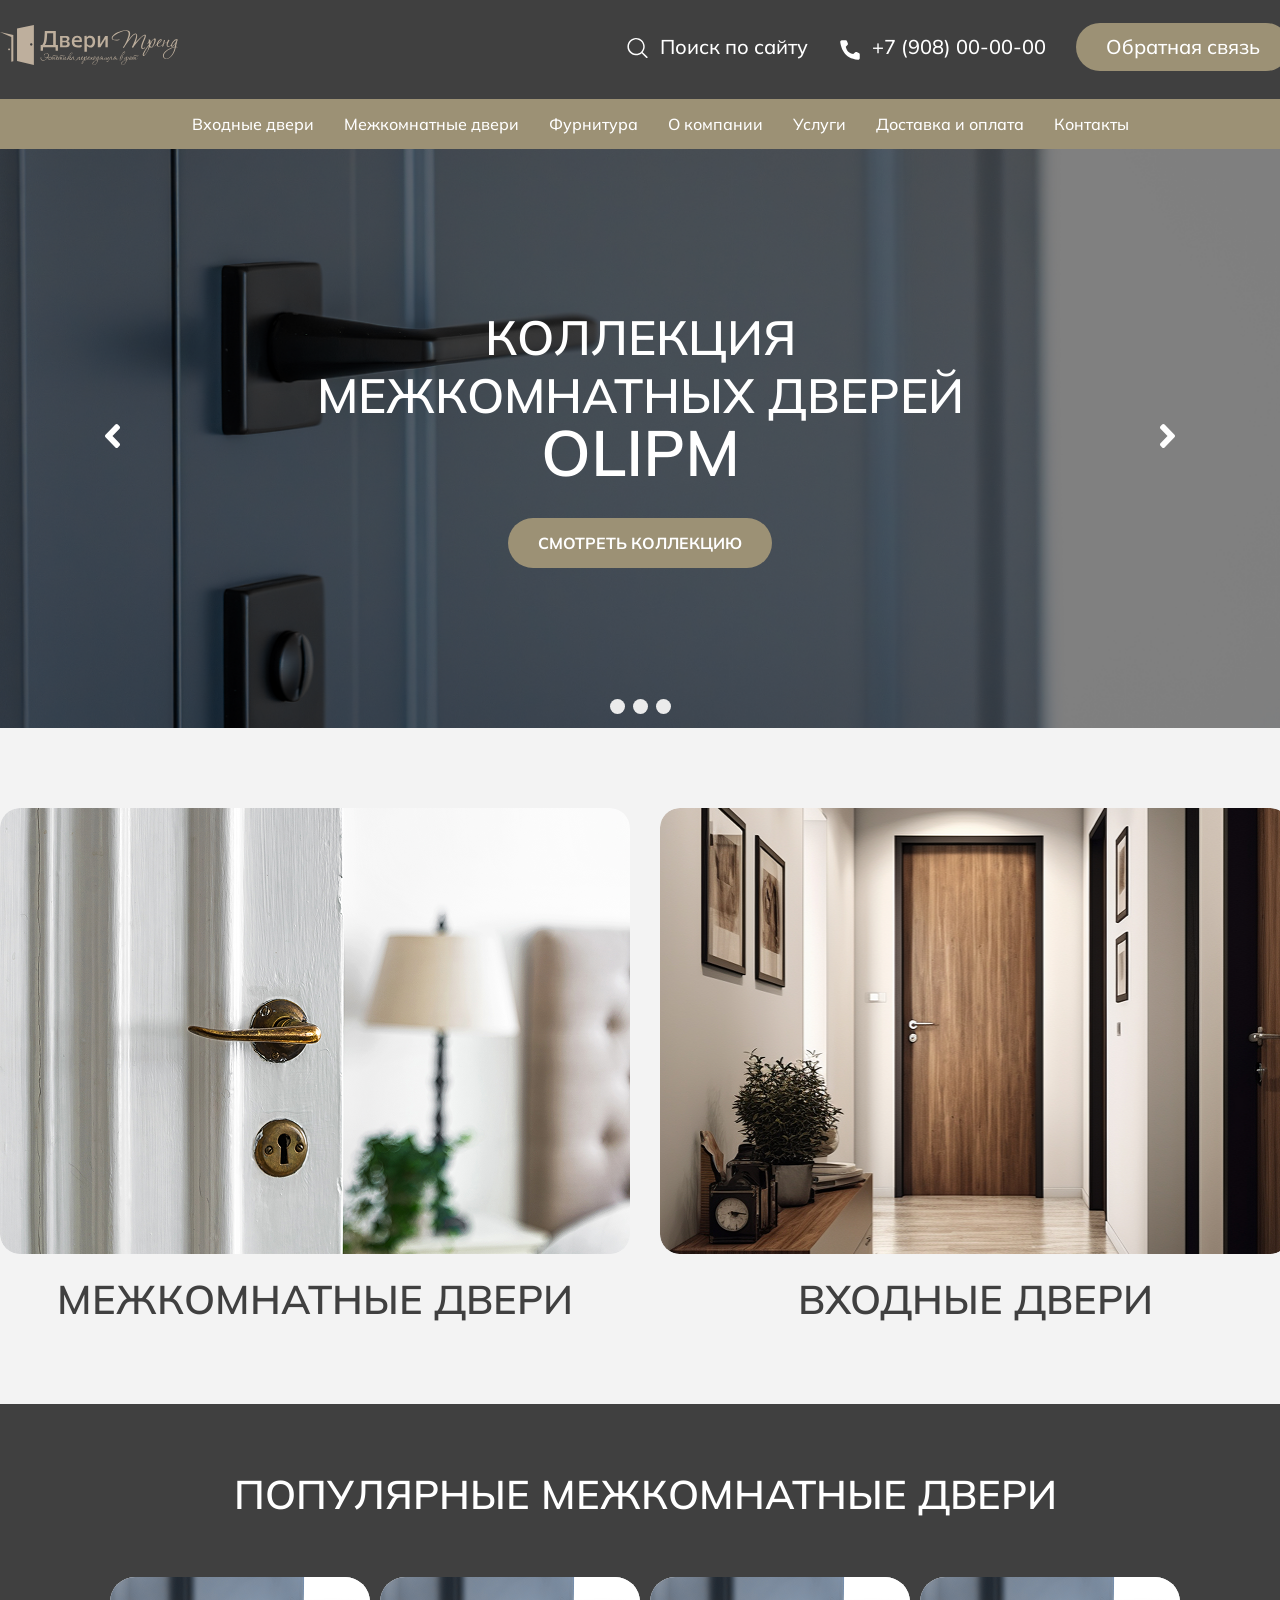
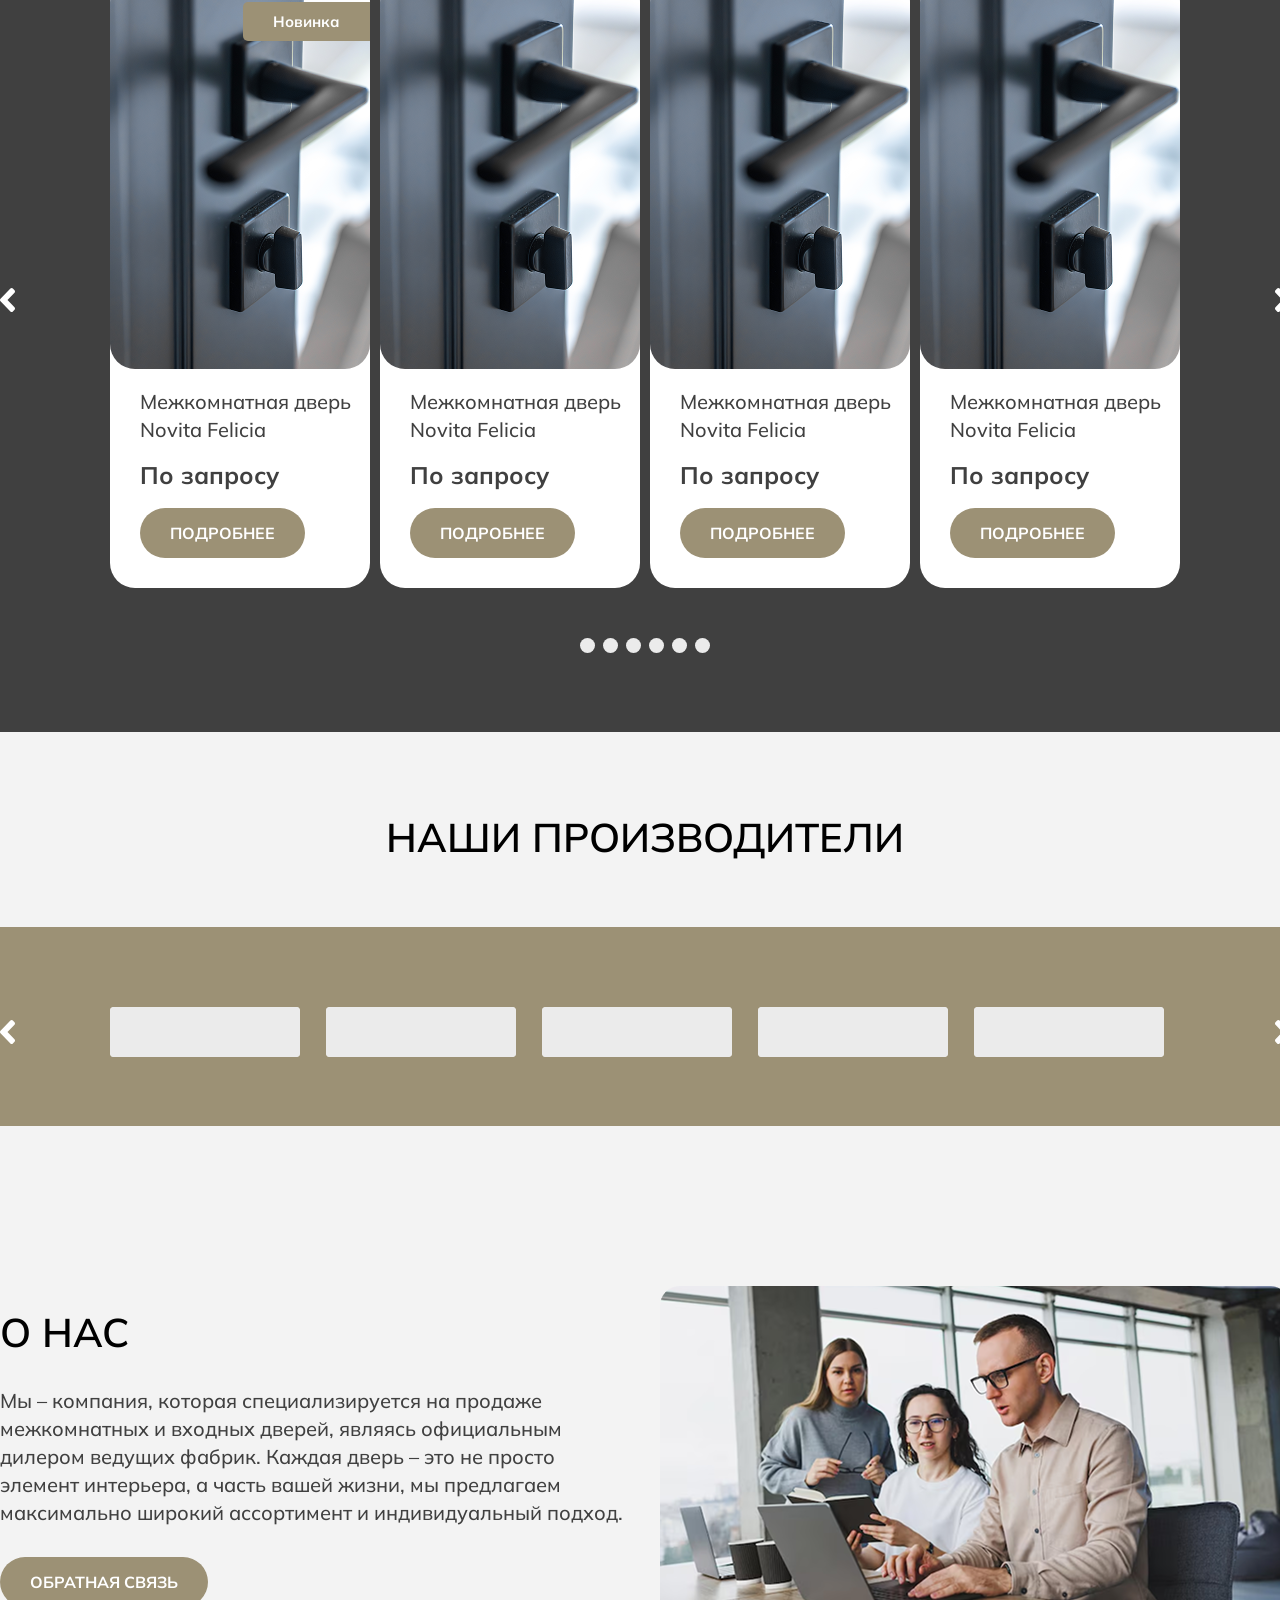
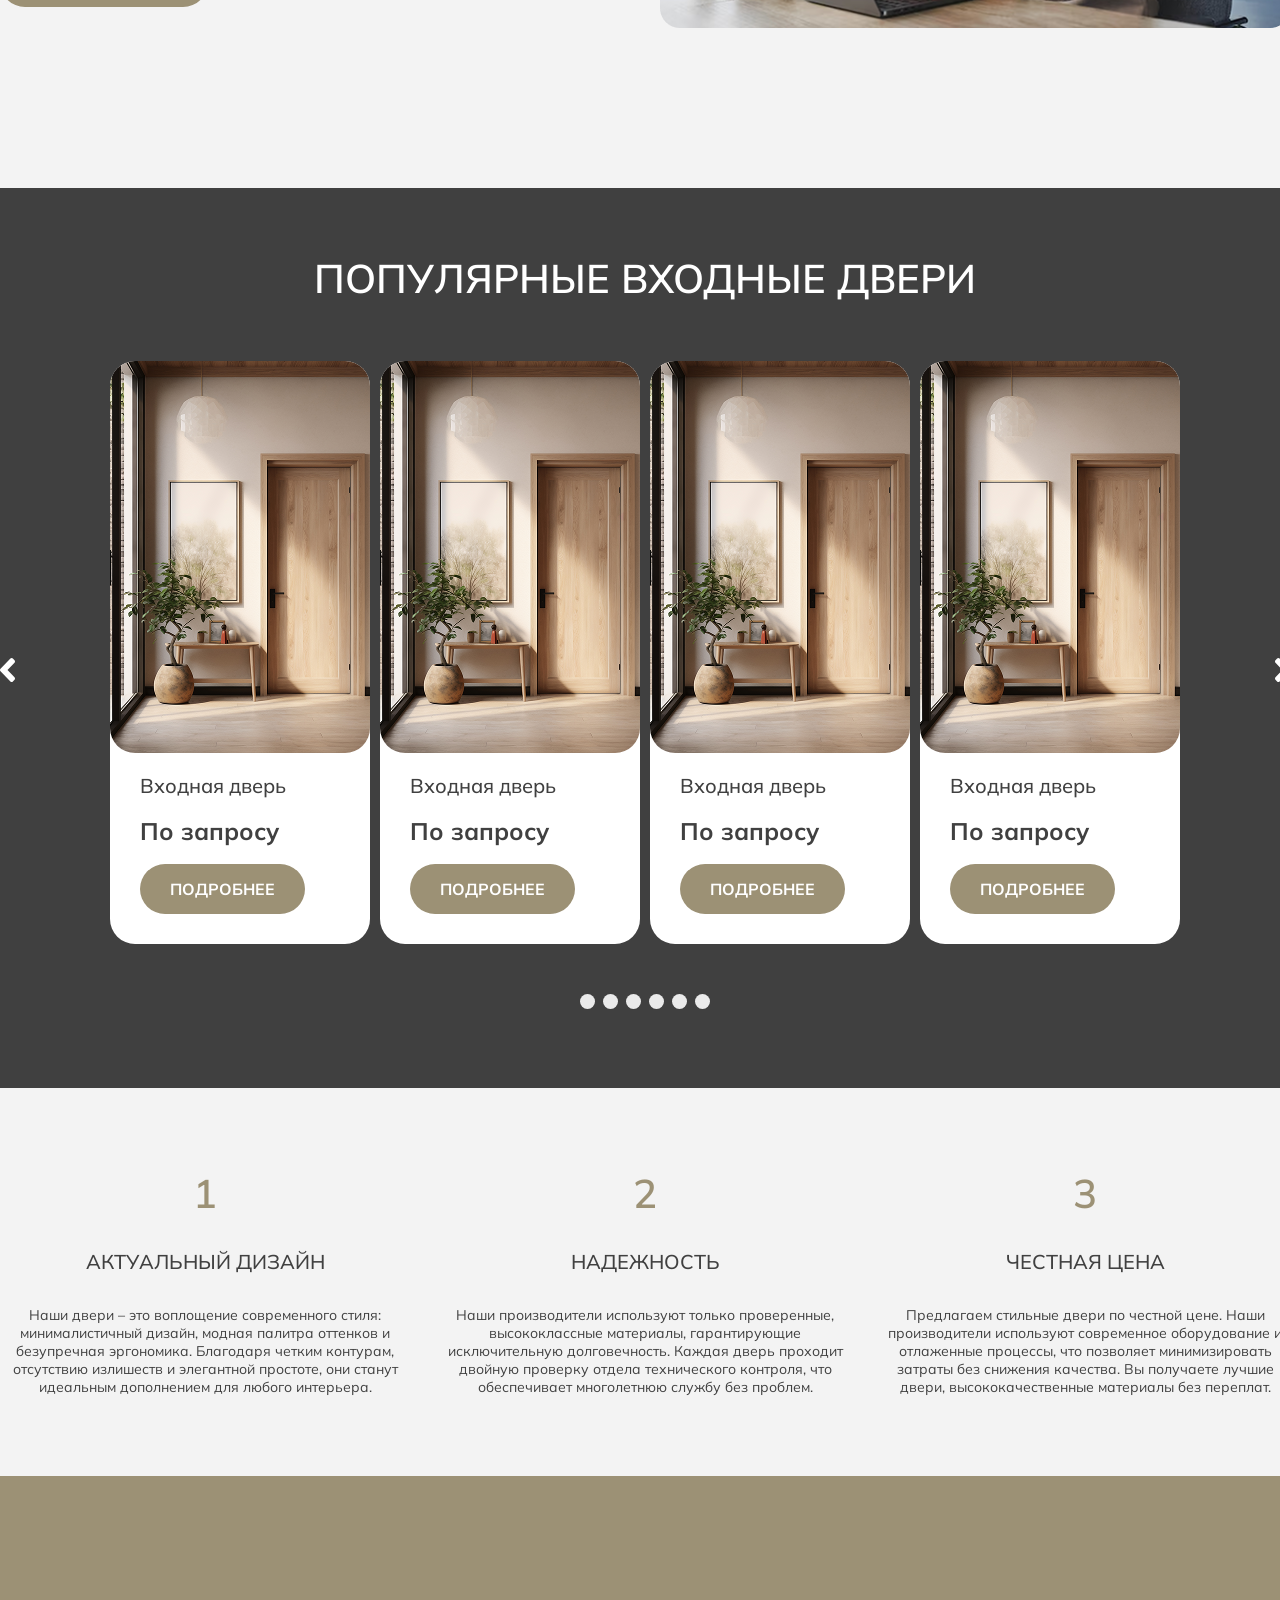
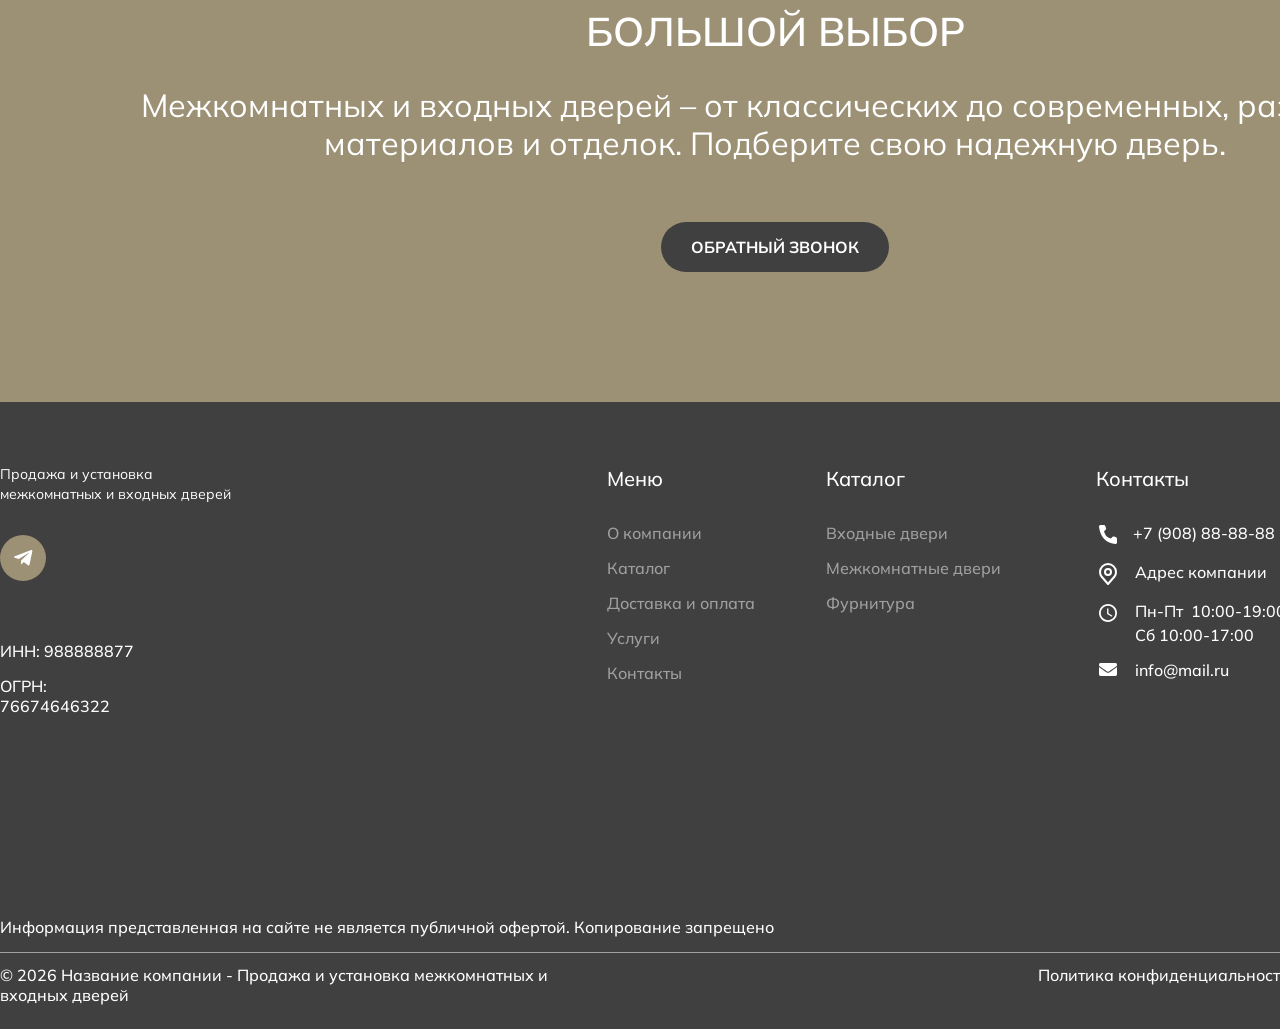
==== commit 9913e3d8: "asd" ====
--- a/index.html
+++ b/index.html
@@ -55,66 +55,6 @@
     </div>
   </header>
 
-  <main class="page-delivery">
-    <div class="container">
-      <div class="page-delivery__intro">
-        <nav class="breadcrumbs" aria-label="Хлебные крошки">
-          <ol class="breadcrumbs__list">
-            <li class="breadcrumbs__item">
-              <a class="breadcrumbs__link" href="/">Главная</a>
-            </li>
-            <li class="breadcrumbs__item">
-              <span class="breadcrumbs__current" aria-current="page">Доставка и оплата</span>
-            </li>
-          </ol>
-        </nav>
-        <h1 class="page-delivery__title">Доставка и оплата</h1>
-      </div>
-
-      <div class="page-delivery__cards">
-        <article class="info-card info-card--delivery">
-          <div class="info-card__icon" aria-hidden="true">
-            <svg width="70" height="70" viewBox="0 0 70 70" fill="none" xmlns="http://www.w3.org/2000/svg">
-              <rect width="70" height="70" rx="35" fill="white" />
-              <path d="M49.9029 34.5152L46.305 25.9251C46.2126 25.7044 46.0589 25.5163 45.8629 25.3841C45.667 25.252 45.4375 25.1815 45.2029 25.1815H41.605V22.7272C41.605 22.4017 41.4787 22.0896 41.2538 21.8594C41.0289 21.6293 40.7238 21.5 40.4058 21.5H21.2173V23.9543H39.2065V39.3625C38.6603 39.6876 38.1823 40.1199 37.7999 40.6346C37.4175 41.1493 37.1383 41.7362 36.9782 42.3616H29.4419C29.15 41.2048 28.4558 40.1967 27.4895 39.5262C26.5231 38.8556 25.3509 38.5687 24.1927 38.7193C23.0344 38.8698 21.9695 39.4475 21.1977 40.3439C20.4258 41.2403 20 42.394 20 43.5888C20 44.7835 20.4258 45.9372 21.1977 46.8337C21.9695 47.7301 23.0344 48.3077 24.1927 48.4583C25.3509 48.6088 26.5231 48.3219 27.4895 47.6514C28.4558 46.9809 29.15 45.9727 29.4419 44.8159H36.9782C37.2391 45.8691 37.8357 46.8032 38.6737 47.4705C39.5117 48.1377 40.5432 48.5 41.605 48.5C42.6668 48.5 43.6983 48.1377 44.5363 47.4705C45.3743 46.8032 45.971 45.8691 46.2319 44.8159H48.8007C49.1188 44.8159 49.4238 44.6866 49.6487 44.4565C49.8736 44.2264 50 43.9142 50 43.5888V34.9987C50 34.8325 49.9669 34.668 49.9029 34.5152ZM24.8151 46.0431C24.3407 46.0431 23.877 45.8991 23.4825 45.6295C23.0881 45.3598 22.7807 44.9765 22.5991 44.528C22.4176 44.0795 22.3701 43.5861 22.4626 43.11C22.5552 42.6339 22.7836 42.1966 23.1191 41.8533C23.4545 41.5101 23.8819 41.2763 24.3472 41.1816C24.8124 41.0869 25.2947 41.1355 25.733 41.3213C26.1713 41.507 26.5459 41.8216 26.8094 42.2252C27.073 42.6288 27.2137 43.1034 27.2137 43.5888C27.2137 44.2397 26.961 44.864 26.5111 45.3242C26.0613 45.7845 25.4512 46.0431 24.8151 46.0431ZM41.605 27.6358H44.4114L46.9826 33.7715H41.605V27.6358ZM41.605 46.0431C41.1306 46.0431 40.6669 45.8991 40.2725 45.6295C39.878 45.3598 39.5706 44.9765 39.389 44.528C39.2075 44.0795 39.16 43.5861 39.2526 43.11C39.3451 42.6339 39.5735 42.1966 39.909 41.8533C40.2444 41.5101 40.6718 41.2763 41.1371 41.1816C41.6024 41.0869 42.0846 41.1355 42.5229 41.3213C42.9612 41.507 43.3358 41.8216 43.5994 42.2252C43.8629 42.6288 44.0036 43.1034 44.0036 43.5888C44.0036 44.2397 43.7509 44.864 43.3011 45.3242C42.8513 45.7845 42.2412 46.0431 41.605 46.0431ZM47.6014 42.3616H46.2319C45.9677 41.3105 45.3701 40.3788 44.5328 39.7125C43.6954 39.0463 42.6657 38.6832 41.605 38.6802V36.2258H47.6014V42.3616Z" fill="#9C9175" />
-              <path d="M17.875 33.6875H29.125V35.5625H17.875V33.6875ZM16 29H25.375V30.875H16V29Z" fill="#9C9175" />
-            </svg>
-          </div>
-          <h2 class="info-card__title">Доставка</h2>
-          <p class="info-card__text">
-            Мы стараемся доставить ваш заказ в течение 7–10 рабочих дней, после подтверждения заказа.
-          </p>
-          <p class="info-card__text">
-            Точные сроки будут согласованы с вами менеджером.
-          </p>
-          <ul class="info-card__list">
-            <li>Стоимость доставки рассчитывается индивидуально и зависит от удалённости вашего адреса от нашего склада.</li>
-            <li>Удобное время: Мы предлагаем гибкие временные интервалы доставки, чтобы сделать процесс максимально комфортным для вас.</li>
-          </ul>
-        </article>
-
-        <article class="info-card info-card--payment">
-          <div class="info-card__icon" aria-hidden="true">
-            <svg width="70" height="70" viewBox="0 0 70 70" fill="none" xmlns="http://www.w3.org/2000/svg">
-              <rect width="70" height="70" rx="35" fill="white" />
-              <path d="M37.505 32.7628C37.3862 32.762 37.2718 32.8091 37.187 32.8939C37.1021 32.9788 37.0536 33.0944 37.052 33.2155V36.5987C37.0536 36.7201 37.1023 36.8359 37.1875 36.9208C37.2727 37.0057 37.3874 37.0526 37.5065 37.0514H47.501C47.6201 37.0526 47.7348 37.0057 47.82 36.9208C47.9052 36.8359 47.9539 36.7201 47.9555 36.5987V33.2155C47.9539 33.0941 47.9052 32.9782 47.82 32.8934C47.7348 32.8085 47.6201 32.7616 47.501 32.7628H37.505ZM43.634 22.0015C45.017 22.0688 46.0115 22.3472 46.6415 22.9376C47.264 23.5218 47.5835 24.3676 47.6465 25.4872V28.6944C47.6433 28.9676 47.534 29.2283 47.3424 29.4193C47.1509 29.6102 46.8929 29.7159 46.625 29.7131C46.4922 29.7147 46.3605 29.6896 46.2372 29.6393C46.1139 29.589 46.0016 29.5144 45.9066 29.4198C45.8116 29.3252 45.7358 29.2125 45.6835 29.088C45.6313 28.9635 45.6036 28.8298 45.602 28.6944L45.6035 25.5453C45.5705 24.9641 45.434 24.6031 45.239 24.4196C45.05 24.2422 44.474 24.0831 43.5845 24.0372H23.9705C23.165 24.0678 22.6415 24.2238 22.388 24.4456C22.193 24.6154 22.046 25.0834 22.0445 25.8925L22.04 43.8942C22.115 44.6803 22.2845 45.2049 22.502 45.4665C22.667 45.6653 23.1785 45.8641 23.9315 45.962H43.6055C44.5265 45.9804 45.0695 45.8397 45.2525 45.6515C45.455 45.442 45.602 44.8914 45.602 43.9905V40.8628C45.602 40.3015 46.0595 39.8442 46.625 39.8442C47.189 39.8442 47.6465 40.3015 47.6465 40.8628V43.9905C47.6465 45.3671 47.3705 46.3964 46.724 47.0648C46.058 47.753 44.999 48.0283 43.5845 47.9977L23.81 47.9931C22.4645 47.8341 21.5 47.4578 20.9255 46.765C20.405 46.1379 20.1155 45.2432 20 43.9921V25.8909C20.003 24.5511 20.318 23.5432 21.041 22.9131C21.704 22.3319 22.661 22.0489 23.9315 22L43.634 22.0015ZM47.501 30.7256C48.881 30.7256 50 31.8405 50 33.2155V36.5987C50 37.9737 48.881 39.0886 47.501 39.0886H37.5065C36.1265 39.0886 35.0075 37.9721 35.0075 36.5987V33.2155C35.0075 31.8405 36.1265 30.7256 37.5065 30.7256H47.501ZM40.0055 33.6927C39.3155 33.6927 38.756 34.2433 38.756 34.9209C38.756 35.5984 39.3155 36.149 40.0055 36.149C40.6955 36.149 41.255 35.5984 41.255 34.9209C41.255 34.2433 40.6955 33.6912 40.0055 33.6912" fill="#9C9175" />
-            </svg>
-          </div>
-          <h2 class="info-card__title">Оплата</h2>
-          <p class="info-card__text">
-            Мы позаботились о том, чтобы процесс оформления вашего заказа был максимально понятным и надёжным. Выберите наиболее удобный для вас способ оплаты, и мы незамедлительно приступим к подготовке ваших новых дверей.
-          </p>
-          <p class="info-card__text">
-            Доступные способы оплаты:
-          </p>
-          <ul class="info-card__list">
-            <li>Оплата банковской картой.</li>
-            <li>Оплата по счёту.</li>
-            <li>Оплата наличными.</li>
-          </ul>
-        </article>
-      </div>
-    </div>
   <main>
     <section class="hero">
       <div class="swiper hero-slider">
@@ -564,4 +504,4 @@
   <script src="js/app.js"></script>
 </body>
 
-</html>
+</html>
--- a/style/style.css
+++ b/style/style.css
@@ -8,21 +8,6 @@
   outline: none;
 }
 
-.regular-text {
-  font-family: "Mulish", sans-serif;
-  font-weight: 500;
-  font-size: 20px;
-  line-height: 1.4;
-}
-
-.page-heading {
-  font-family: "Mulish", sans-serif;
-  font-weight: 400;
-  font-size: 32px;
-  line-height: 1.2;
-  color: #404040;
-}
-
 body,
 html {
   background-color: #f3f3f3;
@@ -30,6 +15,22 @@
   overflow-x: hidden;
 }
 
+h1 {
+  font-family: "Mulish", sans-serif;
+  font-weight: 400;
+  font-size: 32px;
+  line-height: 120%;
+  text-align: center;
+  color: #404040;
+}
+
+p {
+  font-family: "Mulish", sans-serif;
+  font-weight: 500;
+  font-size: 16px;
+  color: #404040;
+}
+
 .h2-heading {
   font-family: "Mulish", sans-serif;
   font-weight: 600;
@@ -57,123 +58,301 @@
   margin: auto;
 }
 
-.page-delivery {
-  font-family: "Mulish", sans-serif;
-  color: #404040;
+.visually-hidden {
+  position: absolute;
+  width: 1px;
+  height: 1px;
+  padding: 0;
+  margin: -1px;
+  overflow: hidden;
+  clip: rect(0, 0, 0, 0);
+  white-space: nowrap;
+  border: 0;
+}
+
+.bread-crumbs {
+  font-family: "Mulish", sans-serif;
+  font-weight: 500;
+  font-size: 16px;
+  line-height: 1.2;
+  color: #404040;
+  text-align: left;
+  margin-bottom: 30px;
+}
+.bread-crumbs a {
+  color: inherit;
+  text-decoration: none;
+}
+.bread-crumbs a:hover {
+  text-decoration: underline;
+}
+.bread-crumbs__current {
+  color: inherit;
+}
+
+.footer__badge,
+.contacts-page__telegram-badge {
+  width: 46px;
+  height: 46px;
+  flex-shrink: 0;
+  border-radius: 50%;
+  background: #9c9175;
+  display: flex;
+  align-items: center;
+  justify-content: center;
+}
+.footer__badge svg,
+.contacts-page__telegram-badge svg {
+  display: block;
+}
+
+.contacts-page {
+  font-family: "Mulish", sans-serif;
+  color: #404040;
+}
+.contacts-page__top {
   background: #fff;
   padding-top: 30px;
-  padding-bottom: 80px;
-}
-.page-delivery__intro {
-  display: flex;
-  flex-direction: column;
-  align-items: flex-start;
-  gap: 30px;
-}
-.page-delivery__title {
-  margin: 0;
-  text-align: left;
+  padding-bottom: 73px;
+}
+.contacts-page__title {
   font-weight: 400;
   font-size: 32px;
   line-height: 1.2;
-}
-.page-delivery__cards {
-  display: flex;
-  flex-wrap: wrap;
-  gap: 30px;
-  margin-top: 60px;
-}
-.page-delivery .info-card {
-  flex: 1 1 280px;
-  min-width: 0;
-  background: #ebebeb;
-  border-radius: 18px;
-  padding: 28px 32px;
-}
-.page-delivery .info-card--delivery,
-.page-delivery .info-card--payment {
-  display: flex;
-  flex-direction: column;
-  align-items: flex-start;
-  padding: 30px;
-}
-.page-delivery .info-card--delivery .info-card__icon,
-.page-delivery .info-card--payment .info-card__icon {
-  flex-shrink: 0;
-  width: 70px;
-  height: 70px;
-  border-radius: 100px;
-  background: #fff;
-  display: flex;
-  align-items: center;
-  justify-content: center;
-}
-.page-delivery .info-card--delivery .info-card__icon svg,
-.page-delivery .info-card--payment .info-card__icon svg {
-  display: block;
-}
-.page-delivery .info-card--delivery .info-card__title,
-.page-delivery .info-card--payment .info-card__title {
-  margin: 15px 0 0;
-  font-weight: 700;
-  font-size: 24px;
-  line-height: 1.4;
-}
-.page-delivery .info-card--delivery .info-card__text,
-.page-delivery .info-card--payment .info-card__text {
+  margin: 0 0 43.5px;
+}
+.contacts-page__details {
   margin: 0;
+  display: flex;
+  flex-direction: column;
+  gap: 12px;
+}
+.contacts-page__line {
   font-weight: 500;
   font-size: 20px;
   line-height: 1.4;
-}
-.page-delivery .info-card--delivery .info-card__text:first-of-type,
-.page-delivery .info-card--payment .info-card__text:first-of-type {
-  margin-top: 15px;
-}
-.page-delivery .info-card--delivery .info-card__text + .info-card__text,
-.page-delivery .info-card--payment .info-card__text + .info-card__text {
-  margin-top: 12px;
-}
-.page-delivery .info-card--delivery .info-card__list,
-.page-delivery .info-card--payment .info-card__list {
-  margin: 12px 0 0;
-  padding-left: 1.35em;
-  list-style: disc outside;
+  margin: 0;
+}
+.contacts-page__line a {
+  color: inherit;
+  text-decoration: none;
+}
+.contacts-page__line a:hover {
+  text-decoration: underline;
+}
+.contacts-page__social {
+  margin: 30px 0 0;
+}
+.contacts-page__telegram {
+  display: inline-flex;
+  text-decoration: none;
+}
+.contacts-page__top-inner {
+  display: grid;
+  grid-template-columns: 1fr 630px;
+  gap: 62px;
+  align-items: start;
+}
+.contacts-page__figure {
+  margin: 0;
+}
+.contacts-page__image, .contacts-page__cta-img {
+  display: block;
+  border-radius: 20px;
+  object-fit: cover;
+}
+.contacts-page__image {
+  width: 630px;
+  height: 299px;
+}
+.contacts-page__cta-img {
+  width: 410px;
+  height: 508px;
+  max-width: 100%;
+}
+@media (max-width: 1200px) {
+  .contacts-page__top-inner {
+    grid-template-columns: 1fr;
+  }
+  .contacts-page__image {
+    width: 100%;
+    max-width: 630px;
+    height: auto;
+    aspect-ratio: 630/299;
+  }
+}
+.contacts-page__middle {
+  width: 100%;
+  background: #fff;
+  margin-bottom: 0;
+  padding-bottom: 0;
+}
+.contacts-page__map-wrap {
+  box-sizing: border-box;
+  max-width: 1498px;
+  width: 100%;
+  margin: 0 auto;
+}
+.contacts-page__map-frame {
+  box-sizing: border-box;
+  width: 1498px;
+  max-width: 100%;
+  height: 481px;
+  margin: 0 auto;
+  border-radius: 0;
+  overflow: hidden;
+}
+.contacts-page__map-frame iframe {
+  display: block;
+  width: 100%;
+  height: 100%;
+  border: 0;
+}
+.contacts-page__map-placeholder {
+  width: 100%;
+  height: 100%;
+  display: flex;
+  align-items: center;
+  justify-content: center;
+  background: #ebebeb;
+  font-weight: 500;
+  font-size: 18px;
+  opacity: 0.5;
+}
+.contacts-page__bottom {
+  box-sizing: border-box;
+  width: 100%;
+  margin: 0;
+  padding: 60px 0;
+  background: #9c9175;
+  min-height: 628px;
+}
+.contacts-page__bottom .contacts-form__layout {
+  display: grid;
+  grid-template-columns: minmax(0, 1fr) 410px;
+  gap: 30px;
+  align-items: start;
+}
+.contacts-page__bottom .contacts-form__main {
+  min-width: 0;
+}
+.contacts-page__bottom .contacts-form__title {
+  font-weight: 600;
+  font-size: 40px;
+  text-transform: uppercase;
+  margin: 0 0 30px;
+  text-align: left;
+}
+.contacts-page__bottom .contacts-form__lead {
+  box-sizing: border-box;
+  min-height: 68px;
   font-weight: 500;
   font-size: 20px;
   line-height: 1.4;
-}
-.page-delivery .info-card--delivery .info-card__list li,
-.page-delivery .info-card--payment .info-card__list li {
-  list-style: disc outside;
-  padding-left: 0.35em;
-}
-.page-delivery .info-card--delivery .info-card__list li + li,
-.page-delivery .info-card--payment .info-card__list li + li {
-  margin-top: 12px;
-}
-.page-delivery .breadcrumbs__list {
-  display: flex;
-  flex-wrap: wrap;
-  align-items: center;
-  list-style: none;
+  margin: 0 0 30px;
+}
+.contacts-page__bottom .contacts-form .contacts-page__cta-figure {
   margin: 0;
   padding: 0;
 }
-.page-delivery .breadcrumbs__item {
-  font-weight: 500;
-  font-size: 16px;
-  line-height: 1.2;
-}
-.page-delivery .breadcrumbs__item:not(:last-child)::after {
-  content: " - ";
-}
-.page-delivery .breadcrumbs__link {
-  color: inherit;
-  text-decoration: none;
-}
-.page-delivery .breadcrumbs__current {
-  color: inherit;
+@media (max-width: 1100px) {
+  .contacts-page__bottom .contacts-form__layout {
+    grid-template-columns: 1fr;
+  }
+}
+.contacts-page__bottom .contacts-form__row {
+  display: flex;
+  flex-wrap: wrap;
+  gap: 30px;
+  align-items: center;
+  margin-bottom: 30px;
+}
+.contacts-page__bottom .contacts-form__input, .contacts-page__bottom .contacts-form__textarea, .contacts-page__bottom .contacts-form__consent-text {
+  font-family: "Mulish", sans-serif;
+  font-weight: 500;
+  font-size: 16px;
+  color: #404040;
+}
+.contacts-page__bottom .contacts-form__input::placeholder, .contacts-page__bottom .contacts-form__textarea::placeholder {
+  color: #404040;
+  opacity: 0.7;
+}
+.contacts-page__bottom .contacts-form__input {
+  box-sizing: border-box;
+  border: none;
+  background: #ebebeb;
+  padding: 0 15px;
+  line-height: 50px;
+}
+.contacts-page__bottom .contacts-form__input--name {
+  width: 190px;
+  height: 50px;
+  border-radius: 100px;
+}
+.contacts-page__bottom .contacts-form__input--email, .contacts-page__bottom .contacts-form__input--phone {
+  width: 300px;
+  height: 50px;
+  border-radius: 100px;
+}
+.contacts-page__bottom .contacts-form__field--comment {
+  margin-bottom: 30px;
+}
+.contacts-page__bottom .contacts-form__textarea {
+  box-sizing: border-box;
+  width: 850px;
+  max-width: 100%;
+  height: 100px;
+  padding: 0 15px;
+  border-radius: 20px;
+  background: #ebebeb;
+  border: none;
+  resize: none;
+  line-height: 1.4;
+}
+.contacts-page__bottom .contacts-form__actions {
+  display: flex;
+  flex-direction: column;
+  align-items: flex-start;
+  gap: 30px;
+}
+.contacts-page__bottom .contacts-form__submit {
+  box-sizing: border-box;
+  display: inline-flex;
+  flex-shrink: 0;
+  align-items: center;
+  justify-content: center;
+  width: 231px;
+  height: 50px;
+  padding: 10px 30px;
+  border-radius: 100px;
+  background: #404040;
+  font-weight: 700;
+  font-size: 16px;
+  line-height: 1;
+  text-transform: uppercase;
+  text-align: center;
+  color: #fff;
+  cursor: pointer;
+}
+.contacts-page__bottom .contacts-form__consent {
+  display: flex;
+  align-items: flex-start;
+  gap: 10px;
+  margin: 0;
+  max-width: min(100%, 850px);
+  cursor: pointer;
+}
+.contacts-page__bottom .contacts-form__checkbox {
+  box-sizing: border-box;
+  flex-shrink: 0;
+  width: 22px;
+  height: 23px;
+  margin: 0;
+  cursor: pointer;
+  accent-color: #404040;
+}
+.contacts-page__bottom .contacts-form__consent-text {
+  line-height: 1.4;
 }
 
 .header .header__top {
@@ -273,17 +452,6 @@
 }
 .footer .footer__badge {
   margin-top: 30px;
-  width: 46px;
-  height: 46px;
-  flex-shrink: 0;
-  border-radius: 50%;
-  background: #9c9175;
-  display: flex;
-  align-items: center;
-  justify-content: center;
-}
-.footer .footer__badge svg {
-  display: block;
 }
 .footer .footer__details {
   margin-top: 60px;
@@ -427,6 +595,20 @@
   width: fit-content;
 }
 
+.white-button {
+  font-family: "Mulish", sans-serif;
+  font-weight: 700;
+  font-size: 16px;
+  text-transform: uppercase;
+  text-align: center;
+  color: #404040;
+  border: 2px solid #404040;
+  border-radius: 100px;
+  padding: 15px 30px;
+  display: block;
+  width: fit-content;
+}
+
 .hero-slider .swiper-slide {
   position: relative;
   display: flex;
@@ -527,6 +709,24 @@
 .popular {
   padding: 65px 0;
   background: #404040;
+}
+.popular.seems {
+  background: none;
+}
+.popular.seems .h2-heading {
+  color: #404040;
+}
+.popular.seems .popupar-m-slider-prev svg path,
+.popular.seems .popupar-m-slider-next svg path,
+.popular.seems .popupar-w-slider-prev svg path,
+.popular.seems .popupar-w-slider-next svg path {
+  fill: #404040;
+}
+.popular.seems .container {
+  background: #ebebeb;
+  padding: 60px 45px;
+  border-radius: 20px;
+  gap: 30px;
 }
 .popular .container {
   display: flex;
@@ -1015,26 +1215,221 @@
   display: flex;
   gap: 156px;
 }
-.text-section h1 {
+
+.furniture .catalog-right .catalog-list .item .info .name {
+  font-family: "Mulish", sans-serif;
+  font-weight: 700;
+  font-size: 16px;
+  color: #404040;
+}
+
+.card-img-section .container {
+  display: flex;
+  gap: 30px;
+}
+.card-img-section .container .card-img {
+  max-width: 520px;
+  width: 100%;
+  flex-shrink: 0;
+}
+.card-img-section .container .card-info {
+  max-width: 740px;
+}
+.card-img-section .container .card-info .heading {
+  text-align: left;
   font-family: "Mulish", sans-serif;
   font-weight: 400;
   font-size: 32px;
   line-height: 120%;
-  text-align: center;
-  color: #404040;
-}
-.text-section p {
-  font-family: "Mulish", sans-serif;
-  font-weight: 500;
-  font-size: 16px;
-  color: #404040;
-}
-
-.furniture .catalog-right .catalog-list .item .info .name {
-  font-family: "Mulish", sans-serif;
-  font-weight: 700;
-  font-size: 16px;
-  color: #404040;
+  color: #404040;
+  margin-bottom: 30px;
+}
+.card-img-section .container .card-info .top {
+  width: 100%;
+  max-width: 330px;
+  display: flex;
+  flex-wrap: wrap;
+  gap: 15px;
+  justify-content: space-between;
+  margin-bottom: 30px;
+}
+.card-img-section .container .card-info .top .item {
+  display: flex;
+  align-items: center;
+  gap: 5px;
+}
+.card-img-section .container .card-info .top .item.nalichie {
+  width: 100%;
+}
+.card-img-section .container .card-info .buttons {
+  display: flex;
+  align-items: center;
+  gap: 7px;
+  margin-bottom: 30px;
+}
+.card-img-section .container .card-info .models {
+  background: #ebebeb;
+  border-radius: 20px;
+  padding: 15px 15px 30px;
+}
+.card-img-section .container .card-info .models .heading {
+  width: 100%;
+  text-align: center;
+  font-family: "Raleway", sans-serif;
+  font-weight: 400;
+  font-size: 20px;
+  color: #404040;
+  margin-bottom: 15px;
+}
+.card-img-section .container .card-info .models .swiper-slide {
+  border-radius: 10px;
+  background: white;
+}
+.card-img-section .container .card-info .models .swiper-slide .name {
+  font-family: "Mulish", sans-serif;
+  font-weight: 400;
+  font-size: 14px;
+  color: #404040;
+  padding: 15px;
+}
+.card-img-section .container .card-info .models .swiper-slide img {
+  width: 100%;
+}
+.card-img-section .container .card-info .models .slider-wrapper {
+  padding: 0 55px;
+  position: relative;
+}
+.card-img-section .container .card-info .models .hero-slider-prev,
+.card-img-section .container .card-info .models .hero-slider-next {
+  position: absolute;
+  top: 50%;
+  transform: translateY(-50%);
+}
+.card-img-section .container .card-info .models .hero-slider-prev svg path,
+.card-img-section .container .card-info .models .hero-slider-next svg path {
+  fill: #404040;
+}
+.card-img-section .container .card-info .models .hero-slider-prev {
+  left: 0;
+}
+.card-img-section .container .card-info .models .hero-slider-prev svg {
+  rotate: 180deg;
+}
+.card-img-section .container .card-info .models .hero-slider-next {
+  right: 0;
+}
+
+.card-tabs {
+  margin-top: 60px;
+  padding-bottom: 80px;
+}
+.card-tabs .tab-list {
+  display: flex;
+  gap: 40px;
+}
+.card-tabs .tab-list .tab-item {
+  cursor: pointer;
+  font-family: "Mulish", sans-serif;
+  font-weight: 400;
+  font-size: 32px;
+  line-height: 120%;
+  color: #404040;
+  border-bottom: 0px solid #404040;
+}
+.card-tabs .tab-list .tab-item.active {
+  border-bottom: 1px solid #404040;
+}
+.card-tabs .tab-list .tab-item:not(.card-tabs .tab-list .tab-item:first-child) {
+  margin: 0px 0px 0px 30px;
+  position: relative;
+  display: flex;
+}
+.card-tabs .tab-list .tab-item:not(.card-tabs .tab-list .tab-item:first-child)::after {
+  content: "";
+  display: block;
+  width: 1px;
+  height: 100%;
+  background: #ebebeb;
+  position: absolute;
+  top: 0;
+  left: -30px;
+}
+.card-tabs .tab-block {
+  margin-top: 30px;
+  display: none;
+}
+.card-tabs .tab-block.active {
+  display: block;
+}
+
+.s-form {
+  background: #9c9175;
+  padding: 60px 0;
+}
+.s-form .heading {
+  font-family: "Mulish", sans-serif;
+  font-weight: 600;
+  font-size: 48px;
+  text-transform: uppercase;
+  text-align: center;
+  color: #404040;
+  margin-bottom: 30px;
+}
+.s-form .sub-heading {
+  font-family: "Mulish", sans-serif;
+  font-weight: 500;
+  font-size: 20px;
+  line-height: 140%;
+  text-align: center;
+  color: #404040;
+}
+.s-form form {
+  display: flex;
+  flex-direction: column;
+  align-items: center;
+  margin-top: 30px;
+}
+.s-form input.text {
+  border-radius: 100px;
+  padding: 15px;
+  background: #ebebeb;
+  font-family: "Mulish", sans-serif;
+  font-weight: 500;
+  font-size: 16px;
+  color: #404040;
+  width: 100%;
+  max-width: 300px;
+}
+.s-form .inp-container {
+  display: flex;
+  align-items: center;
+  gap: 5px;
+  margin-bottom: 30px;
+}
+.s-form .inp-container .black-button {
+  white-space: nowrap;
+}
+.s-form .policy-container {
+  display: flex;
+  gap: 10px;
+  align-items: center;
+}
+.s-form .policy-container input {
+  display: none;
+}
+.s-form .policy-container input:checked + .policy-visual svg {
+  opacity: 1;
+}
+.s-form .policy-container .policy-visual {
+  border: 1px solid #404040;
+  border-radius: 4px;
+  width: 22px;
+  height: 23px;
+  background: white;
+}
+.s-form .policy-container .policy-visual svg {
+  opacity: 0;
+  transition: all 0.4s ease;
 }
 
 /*# sourceMappingURL=style.css.map */
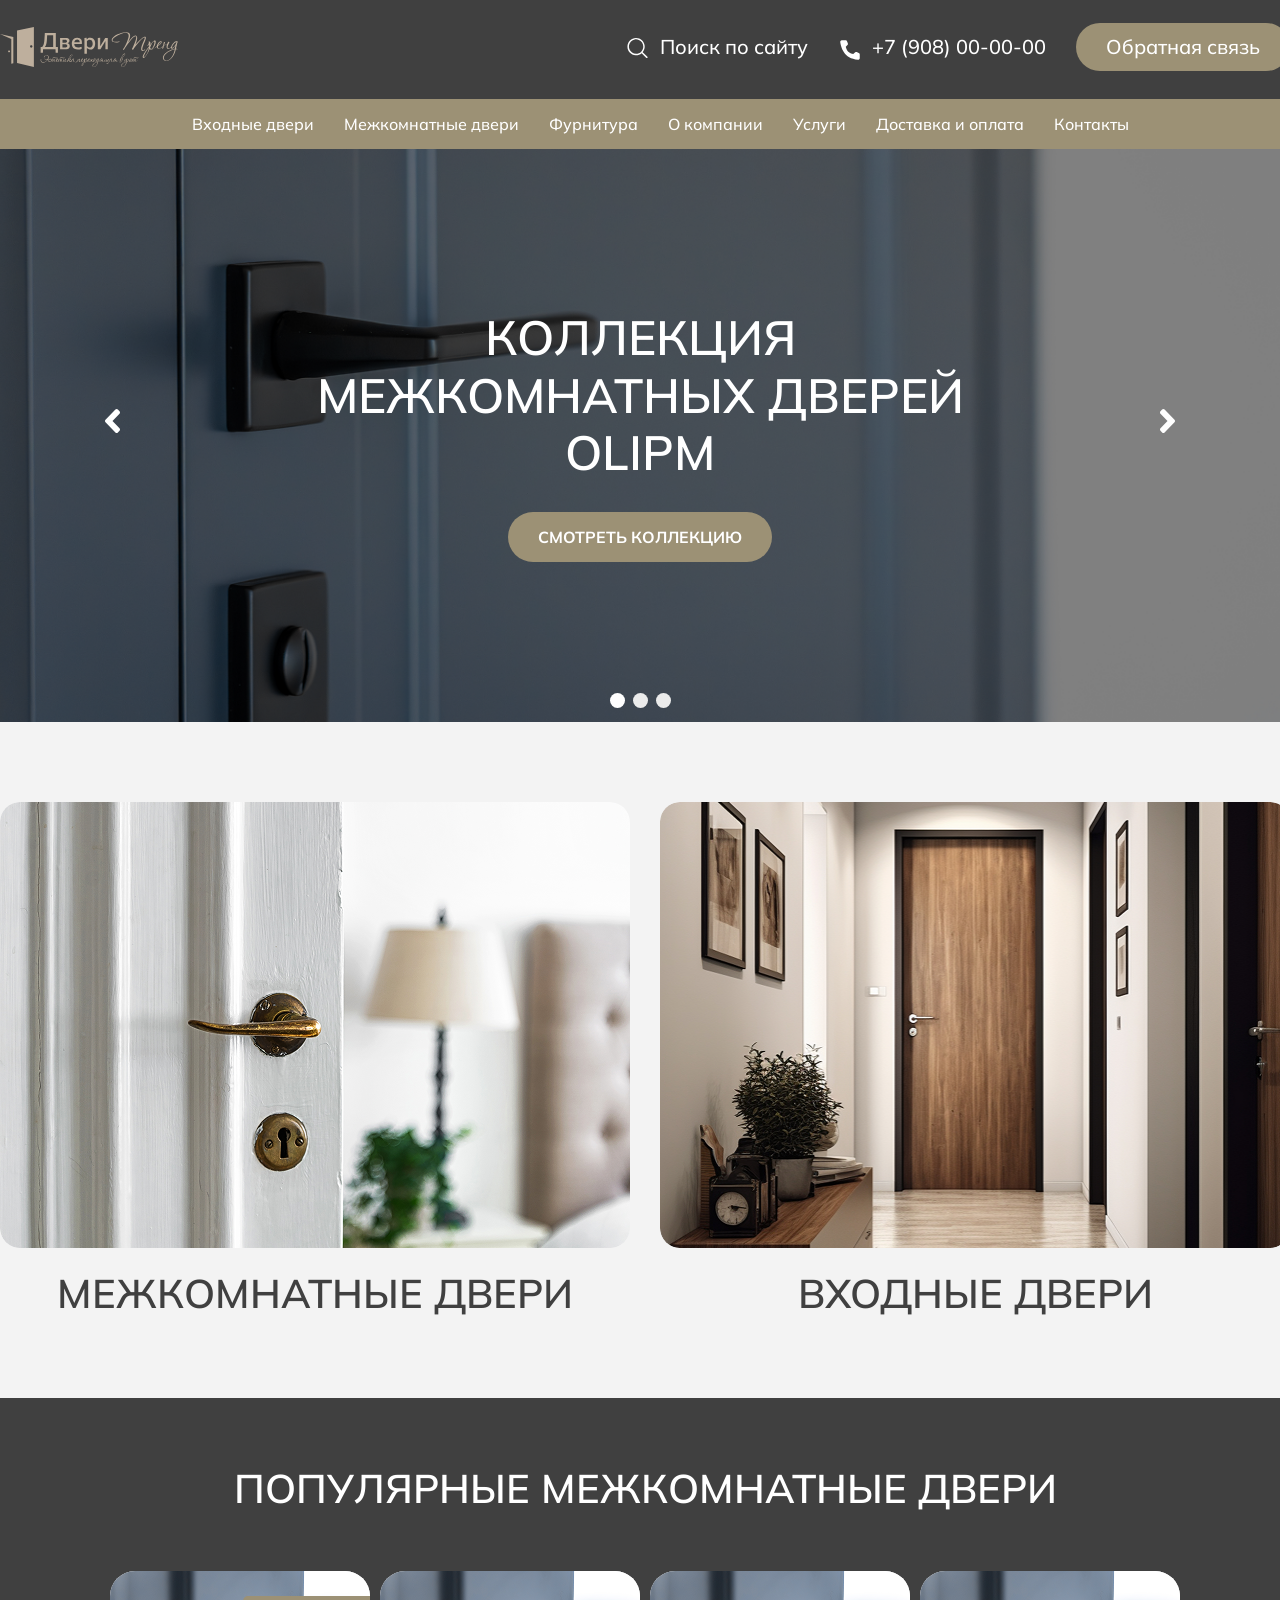
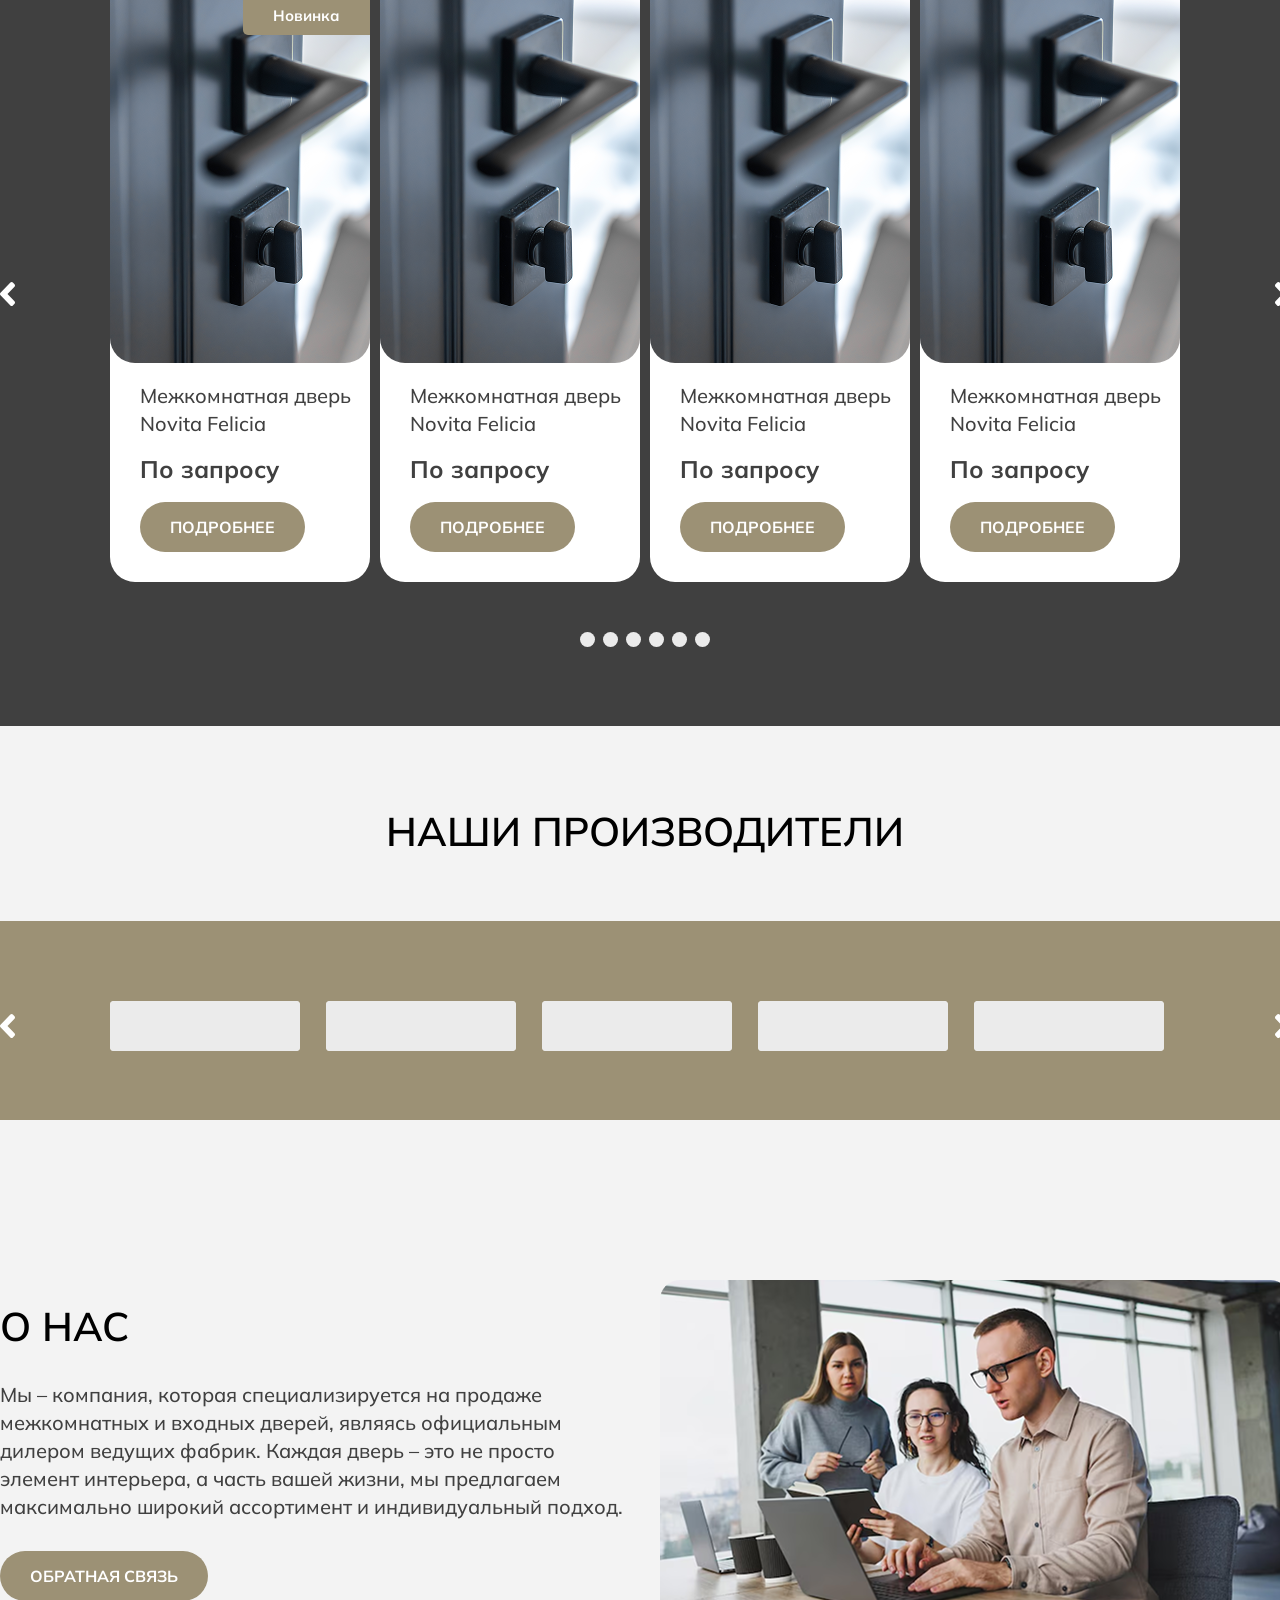
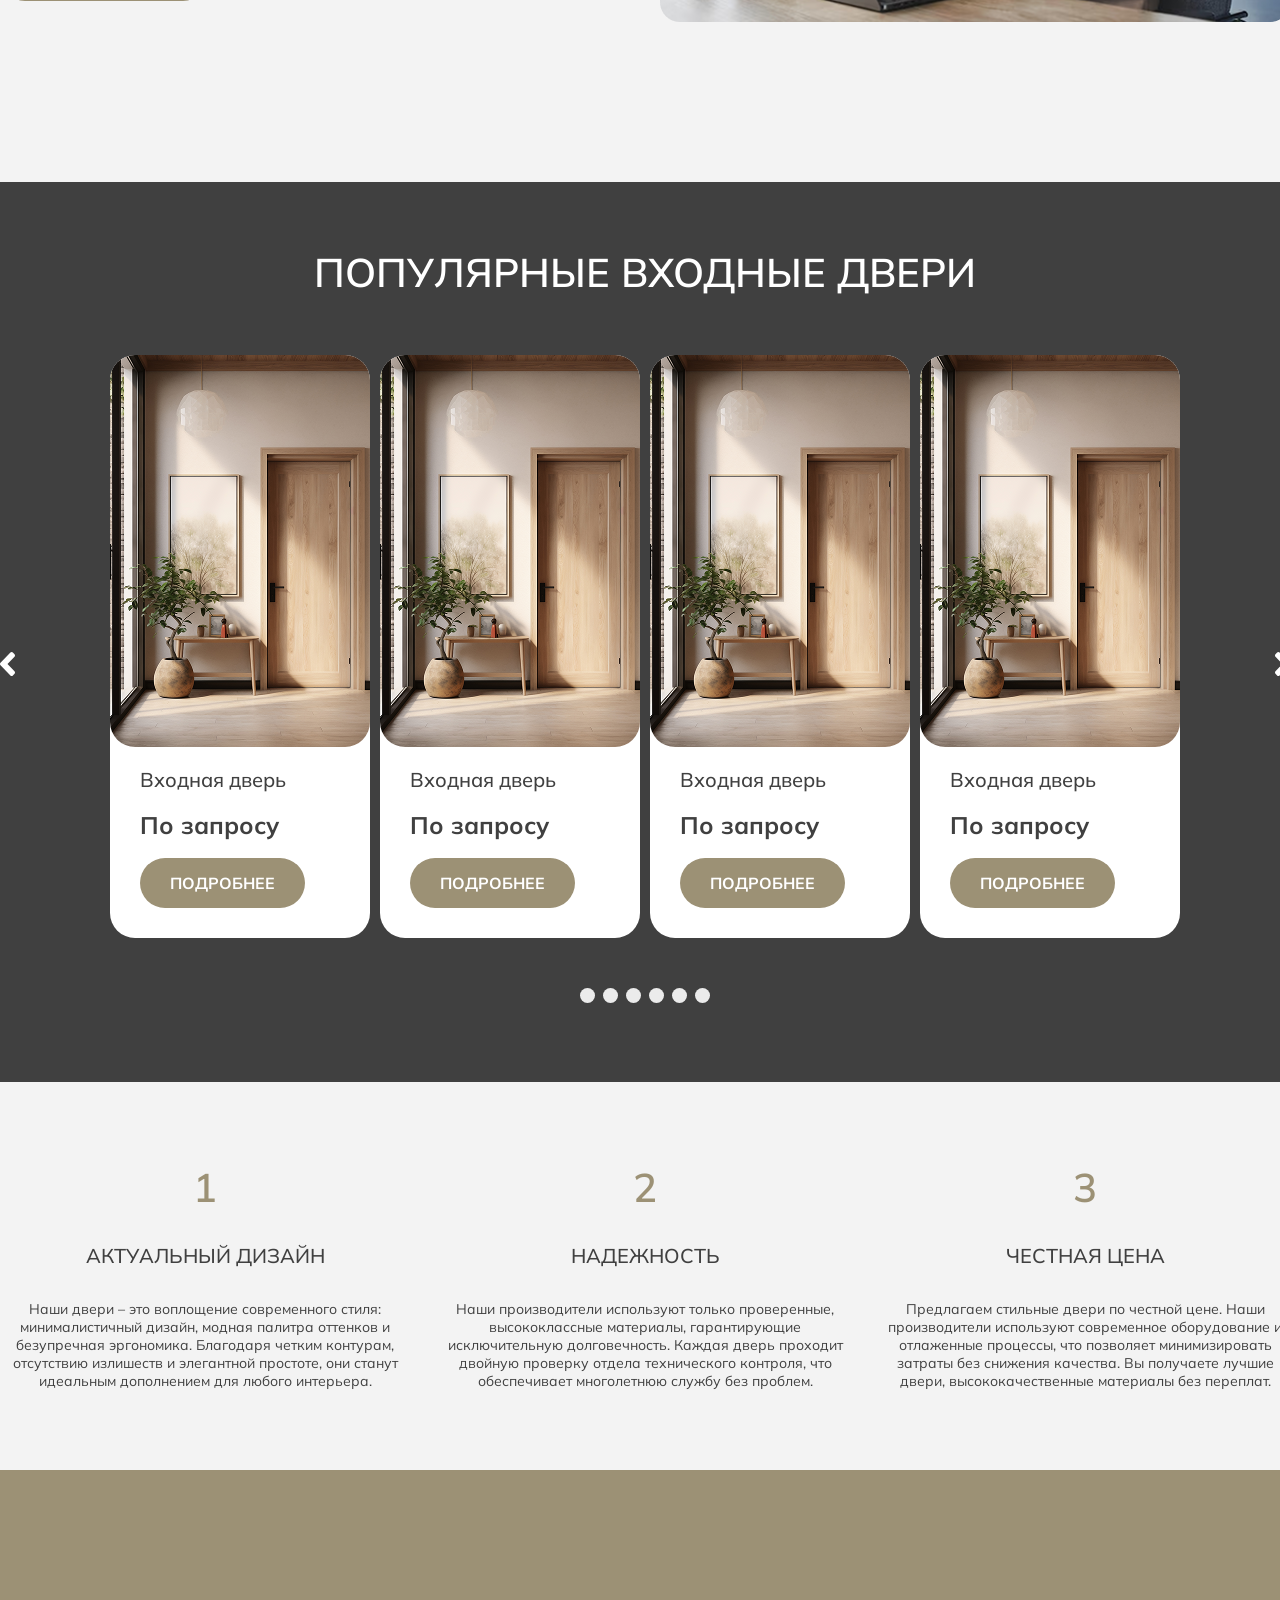
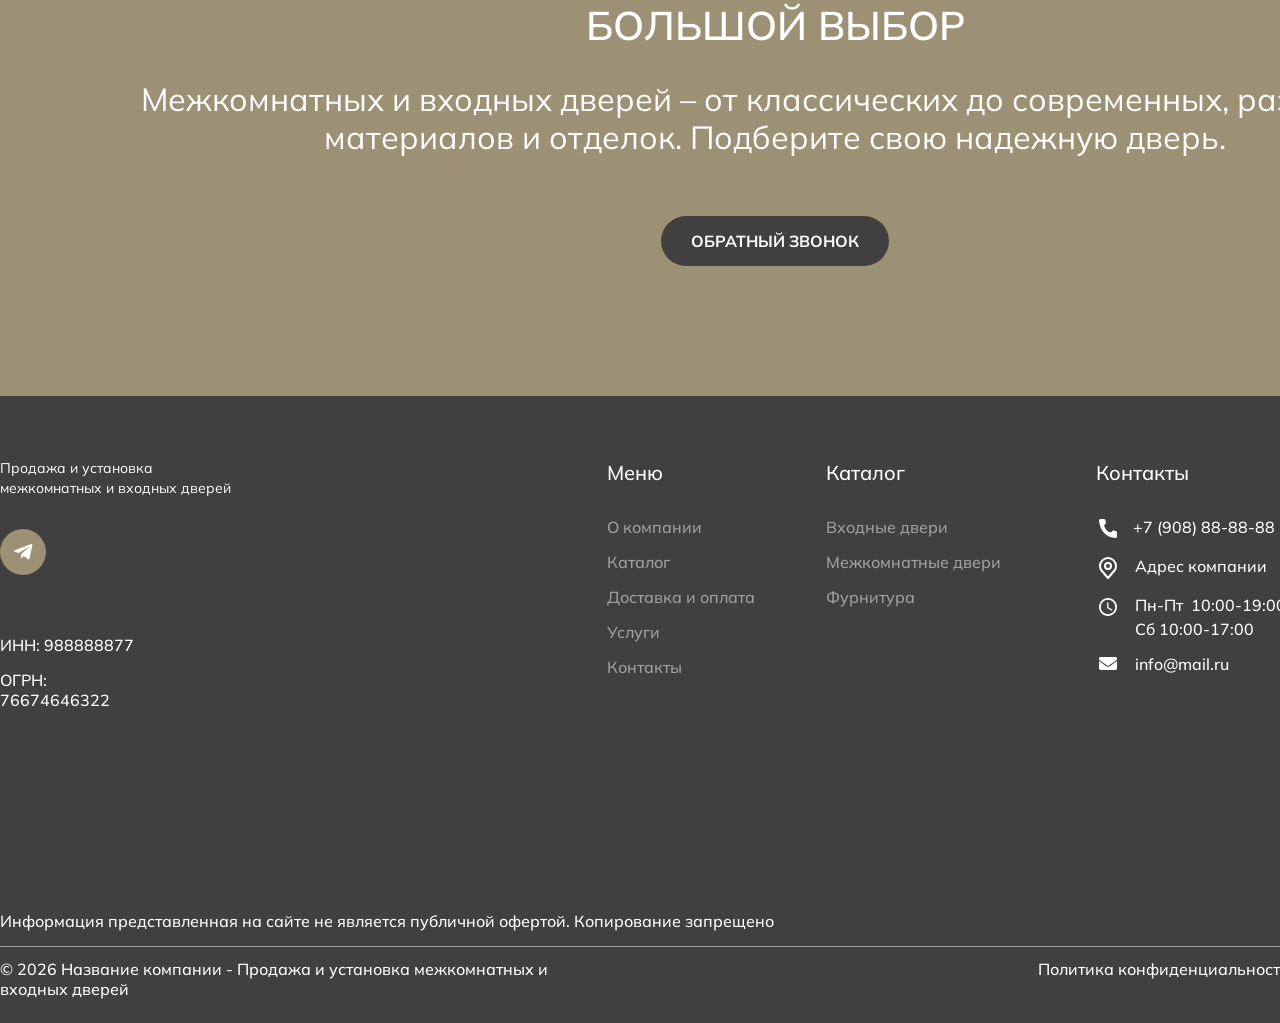
==== commit d7e45087: "mobile hero catalog card furniture card-furniture" ====
--- a/index.html
+++ b/index.html
@@ -15,7 +15,8 @@
     <div class="header__top">
       <div class="container">
         <a class="header__logo" href="/" aria-label="На главную">
-          <img class="header__logo-image" src="./assets/imgs/header/logo.svg" alt="Двери Trend">
+          <img class="header__logo-image" src="./assets/imgs/header/logo.svg" alt="">
+          <span class="header__tagline">Эстетика, переходящая в уют</span>
         </a>
         <div class="header__top-content">
           <a class="header-link" href="#" aria-label="Поиск по сайту">
@@ -28,7 +29,7 @@
             </span>
             <span class="header__search-text">Поиск по сайту</span>
           </a>
-          <a class="header-link" href="tel:+79080000000" aria-label="Позвонить +7 (908) 00-00-00">
+          <a class="header-link header-link--phone" href="tel:+79080000000" aria-label="Позвонить +7 (908) 00-00-00">
             <svg width="24" height="24" viewBox="0 0 24 24" fill="none" xmlns="http://www.w3.org/2000/svg">
               <path
                 d="M15.2477 16.11L16.9277 14.43C17.154 14.2065 17.4403 14.0536 17.7518 13.9897C18.0634 13.9257 18.3867 13.9537 18.6827 14.07L20.7302 14.8875C21.0293 15.0089 21.2858 15.2161 21.4673 15.4831C21.6488 15.75 21.7473 16.0647 21.7502 16.3875V20.1375C21.7485 20.3571 21.7023 20.574 21.6145 20.7753C21.5267 20.9766 21.3991 21.158 21.2393 21.3087C21.0796 21.4593 20.891 21.5761 20.6849 21.6519C20.4788 21.7278 20.2595 21.7611 20.0402 21.75C5.69272 20.8575 2.79772 8.7075 2.25022 4.0575C2.22481 3.82915 2.24803 3.59801 2.31836 3.37928C2.38869 3.16055 2.50453 2.95919 2.65827 2.78845C2.81201 2.61771 3.00016 2.48145 3.21034 2.38865C3.42052 2.29584 3.64797 2.24859 3.87772 2.25H7.50022C7.82348 2.25096 8.13906 2.3486 8.40637 2.53037C8.67368 2.71214 8.8805 2.96973 9.00022 3.27L9.81772 5.3175C9.93791 5.6123 9.96858 5.93598 9.90588 6.24811C9.84319 6.56024 9.68992 6.84697 9.46522 7.0725L7.78522 8.7525C7.78522 8.7525 8.75272 15.3 15.2477 16.11Z"
@@ -37,6 +38,13 @@
             <span class="header__search-text">+7 (908) 00-00-00</span>
           </a>
           <button class="header__callback-button" type="button">Обратная связь</button>
+          <button class="header__menu-toggle" type="button" aria-label="Открыть меню" aria-expanded="false"
+            aria-controls="header-mobile-nav" data-nav-toggle>
+            <svg width="24" height="18" viewBox="0 0 24 18" fill="none" xmlns="http://www.w3.org/2000/svg"
+              aria-hidden="true">
+              <path d="M0 1.5H24M0 9H24M0 16.5H24" stroke="currentColor" stroke-width="2" />
+            </svg>
+          </button>
         </div>
       </div>
     </div>
@@ -55,30 +63,42 @@
     </div>
   </header>
 
+  <div class="header__nav-backdrop" data-nav-backdrop aria-hidden="true"></div>
+  <nav class="header__mobile-nav" id="header-mobile-nav" aria-label="Мобильное меню" data-mobile-nav aria-hidden="true"
+    inert>
+    <div class="header__mobile-nav-inner">
+      <a class="nav-item" href="#">Входные двери</a>
+      <a class="nav-item" href="#">Межкомнатные двери</a>
+      <a class="nav-item" href="#">Фурнитура</a>
+      <a class="nav-item" href="#">О компании</a>
+      <a class="nav-item" href="#">Услуги</a>
+      <a class="nav-item" href="#">Доставка и оплата</a>
+      <a class="nav-item" href="#">Контакты</a>
+      <a class="header__mobile-nav-phone nav-item" href="tel:+79080000000">+7 (908) 00-00-00</a>
+    </div>
+  </nav>
+
   <main>
     <section class="hero">
       <div class="swiper hero-slider">
         <div class="swiper-wrapper">
           <div class="swiper-slide">
-            <h1 class="heading">КОЛЛЕКЦИЯ
-              МЕЖКОМНАТНЫХ ДВЕРЕЙ <br>
-              <span>ОLIPM</span>
+            <h1 class="heading heading--hero">
+              Коллекция межкомнатных дверей OLIPM
             </h1>
             <a href="#" class="hero-slider-button">Смотреть коллекцию</a>
             <img src="./assets/imgs/bgs/hero.png" alt="" class="bg">
           </div>
           <div class="swiper-slide">
-            <h1 class="heading">КОЛЛЕКЦИЯ
-              МЕЖКОМНАТНЫХ ДВЕРЕЙ <br>
-              <span>ОLIPM</span>
+            <h1 class="heading heading--hero">
+              Коллекция межкомнатных дверей OLIPM
             </h1>
             <a href="#" class="hero-slider-button">Смотреть коллекцию</a>
             <img src="./assets/imgs/bgs/hero.png" alt="" class="bg">
           </div>
           <div class="swiper-slide">
-            <h1 class="heading">КОЛЛЕКЦИЯ
-              МЕЖКОМНАТНЫХ ДВЕРЕЙ <br>
-              <span>ОLIPM</span>
+            <h1 class="heading heading--hero">
+              Коллекция межкомнатных дверей OLIPM
             </h1>
             <a href="#" class="hero-slider-button">Смотреть коллекцию</a>
             <img src="./assets/imgs/bgs/hero.png" alt="" class="bg">
@@ -504,4 +524,4 @@
   <script src="js/app.js"></script>
 </body>
 
-</html>+</html>
--- a/style/style.css
+++ b/style/style.css
@@ -90,6 +90,304 @@
   color: inherit;
 }
 
+.page-delivery {
+  background: #fff;
+  padding-top: 30px;
+  padding-bottom: 80px;
+}
+.page-delivery__intro {
+  display: flex;
+  flex-direction: column;
+  align-items: flex-start;
+  gap: 30px;
+}
+.page-delivery__title {
+  margin: 0;
+  font-family: "Mulish", sans-serif;
+  font-weight: 400;
+  font-size: 32px;
+  line-height: 1.2;
+  text-align: left;
+  color: #404040;
+}
+.page-delivery__cards {
+  display: flex;
+  flex-wrap: wrap;
+  gap: 30px;
+  margin-top: 60px;
+}
+
+.info-card {
+  flex: 1 1 280px;
+  min-width: 0;
+  background: #ebebeb;
+  border-radius: 18px;
+  padding: 28px 32px;
+}
+
+.info-card--delivery,
+.info-card--payment {
+  display: flex;
+  flex-direction: column;
+  align-items: flex-start;
+  padding: 30px;
+}
+.info-card--delivery .info-card__icon,
+.info-card--payment .info-card__icon {
+  flex-shrink: 0;
+  width: 70px;
+  height: 70px;
+  border-radius: 100px;
+  background: #fff;
+  display: flex;
+  align-items: center;
+  justify-content: center;
+}
+.info-card--delivery .info-card__icon svg,
+.info-card--payment .info-card__icon svg {
+  display: block;
+}
+.info-card--delivery .info-card__title,
+.info-card--payment .info-card__title {
+  margin: 15px 0 0;
+  font-family: "Mulish", sans-serif;
+  font-weight: 700;
+  font-size: 24px;
+  line-height: 1.4;
+  color: #404040;
+}
+.info-card--delivery .info-card__text,
+.info-card--payment .info-card__text {
+  margin: 0;
+  font-family: "Mulish", sans-serif;
+  font-weight: 500;
+  font-size: 20px;
+  line-height: 1.4;
+  color: #404040;
+}
+.info-card--delivery .info-card__text:first-of-type,
+.info-card--payment .info-card__text:first-of-type {
+  margin-top: 15px;
+}
+.info-card--delivery .info-card__text + .info-card__text,
+.info-card--payment .info-card__text + .info-card__text {
+  margin-top: 12px;
+}
+.info-card--delivery .info-card__list,
+.info-card--payment .info-card__list {
+  margin: 12px 0 0;
+  padding-left: 1.35em;
+  list-style: disc outside;
+  font-family: "Mulish", sans-serif;
+  font-weight: 500;
+  font-size: 20px;
+  line-height: 1.4;
+  color: #404040;
+}
+.info-card--delivery .info-card__list li,
+.info-card--payment .info-card__list li {
+  list-style: disc outside;
+  padding-left: 0.35em;
+}
+.info-card--delivery .info-card__list li + li,
+.info-card--payment .info-card__list li + li {
+  margin-top: 12px;
+}
+
+.breadcrumbs__list {
+  display: flex;
+  flex-wrap: wrap;
+  align-items: center;
+  list-style: none;
+  margin: 0;
+  padding: 0;
+}
+.breadcrumbs__item {
+  font-family: "Mulish", sans-serif;
+  font-weight: 500;
+  font-size: 16px;
+  line-height: 1.2;
+  color: #404040;
+}
+.breadcrumbs__item:not(:last-child)::after {
+  content: " - ";
+}
+.breadcrumbs__link {
+  color: inherit;
+  text-decoration: none;
+}
+.breadcrumbs__current {
+  color: inherit;
+}
+
+.page-main:has(.about-page) {
+  width: 100%;
+  background-color: #f3f3f3;
+  padding: 30px 0 80px;
+}
+
+.about-page__body {
+  margin-top: 30px;
+}
+.about-page .page-title {
+  font-family: "Mulish", sans-serif;
+  font-weight: 400;
+  font-size: 32px;
+  line-height: 1.2;
+  color: #404040;
+  margin: 0 0 30px;
+  text-align: left;
+}
+.about-page__columns {
+  display: grid;
+  grid-template-columns: 1fr 1fr;
+  gap: 30px;
+  align-items: start;
+}
+.about-page__content {
+  font-family: "Mulish", sans-serif;
+  font-weight: 400;
+  font-size: 14px;
+  line-height: 1.5;
+  color: #404040;
+}
+.about-page__content p {
+  margin: 0 0 1em;
+}
+.about-page__content p:last-of-type {
+  margin-bottom: 0;
+}
+.about-page__feedback {
+  margin-top: 30px;
+  box-sizing: border-box;
+  width: 209px;
+  padding: 10px 30px;
+  border: none;
+  border-radius: 100px;
+  background: #9c9175;
+  cursor: pointer;
+  font-family: "Mulish", sans-serif;
+  font-weight: 700;
+  font-size: 16px;
+  text-transform: uppercase;
+  text-align: center;
+  color: #fff;
+}
+.about-page__lead {
+  font-weight: 400;
+}
+.about-page__subheading {
+  font-weight: 400;
+  margin-top: 0.25em;
+}
+.about-page__list {
+  list-style: disc outside;
+  padding-left: 1.5em;
+  margin: 0 0 1em;
+}
+.about-page__list li {
+  list-style: disc outside;
+  display: list-item;
+  margin-bottom: 0.5em;
+}
+.about-page__list li:last-child {
+  margin-bottom: 0;
+}
+.about-page__figure {
+  margin: 0;
+}
+.about-page__image {
+  width: 100%;
+  max-width: 630px;
+  height: auto;
+  display: block;
+}
+
+@media (max-width: 991px) {
+  .about-page__columns {
+    grid-template-columns: 1fr;
+  }
+}
+.advantages {
+  margin-top: 80px;
+}
+.advantages__title {
+  font-family: "Mulish", sans-serif;
+  font-weight: 600;
+  font-size: 40px;
+  text-transform: uppercase;
+  text-align: center;
+  color: #404040;
+}
+.advantages__grid {
+  margin-top: 60px;
+  display: grid;
+  grid-template-columns: repeat(4, 300px);
+  gap: 30px;
+  justify-content: center;
+  padding: 0;
+  list-style: none;
+}
+.advantages__item {
+  min-width: 0;
+  list-style: none;
+}
+.advantages__card {
+  box-sizing: border-box;
+  width: 300px;
+  height: 262px;
+  padding: 30px;
+  border-radius: 20px;
+  background: #ebebeb;
+  display: flex;
+  flex-direction: column;
+  align-items: center;
+}
+.advantages__icon-wrap {
+  flex-shrink: 0;
+  width: 70px;
+  height: 70px;
+  border-radius: 100px;
+  background: #fff;
+  display: flex;
+  align-items: center;
+  justify-content: center;
+  margin-bottom: 30px;
+}
+.advantages__icon-wrap svg {
+  display: block;
+}
+.advantages__card-text {
+  margin: 0;
+  font-family: "Mulish", sans-serif;
+  font-weight: 700;
+  font-size: 24px;
+  line-height: 1.4;
+  text-align: center;
+  color: #404040;
+}
+
+@media (max-width: 1290px) {
+  .advantages__grid {
+    grid-template-columns: repeat(2, 300px);
+  }
+}
+@media (max-width: 660px) {
+  .advantages__grid {
+    grid-template-columns: 1fr;
+  }
+  .advantages__card {
+    width: 100%;
+    max-width: 300px;
+    margin-left: auto;
+    margin-right: auto;
+  }
+}
+.h2-heading--center {
+  text-align: center;
+  color: #404040;
+}
+
 .footer__badge,
 .contacts-page__telegram-badge {
   width: 46px;
@@ -160,6 +458,15 @@
   display: block;
   border-radius: 20px;
   object-fit: cover;
+}
+.contacts-page__image {
+  width: 630px;
+  height: 299px;
+}
+.contacts-page__cta-img {
+  width: 410px;
+  height: 508px;
+  max-width: 100%;
 }
 .contacts-page__image {
   width: 630px;
@@ -367,9 +674,38 @@
 .header .header__logo {
   width: 178px;
   position: relative;
+  display: flex;
+  flex-direction: column;
+  align-items: flex-start;
+  gap: 4px;
 }
 .header .header__logo img {
   width: 100%;
+}
+.header .header__tagline {
+  display: none;
+  font-family: "Mulish", sans-serif;
+  font-weight: 400;
+  font-size: 11px;
+  line-height: 1.25;
+  color: rgba(255, 255, 255, 0.85);
+  max-width: 12rem;
+}
+.header .header__menu-toggle {
+  display: none;
+  align-items: center;
+  justify-content: center;
+  width: 44px;
+  height: 44px;
+  margin: 0;
+  padding: 0;
+  background: transparent;
+  color: #fff;
+  cursor: pointer;
+  flex-shrink: 0;
+}
+.header .header__menu-toggle svg {
+  display: block;
 }
 .header .header__top-content {
   display: flex;
@@ -426,6 +762,66 @@
   font-size: 16px;
   text-align: center;
   color: #fff;
+}
+
+.header__nav-backdrop {
+  display: none;
+  position: fixed;
+  inset: 0;
+  z-index: 998;
+  background: rgba(0, 0, 0, 0.45);
+  opacity: 0;
+  transition: opacity 0.25s ease;
+  pointer-events: none;
+}
+.header__nav-backdrop.header__nav-backdrop--open {
+  opacity: 1;
+  pointer-events: auto;
+}
+
+.header__mobile-nav {
+  display: block;
+  position: fixed;
+  top: 0;
+  right: 0;
+  z-index: 999;
+  width: min(300px, 86vw);
+  height: 100%;
+  max-height: 100dvh;
+  margin: 0;
+  padding: 88px 24px 32px;
+  background: #383838;
+  box-shadow: -8px 0 24px rgba(0, 0, 0, 0.2);
+  transform: translateX(100%);
+  visibility: hidden;
+  transition: transform 0.28s ease, visibility 0.28s;
+  overflow-y: auto;
+  box-sizing: border-box;
+}
+.header__mobile-nav.header__mobile-nav--open {
+  transform: translateX(0);
+  visibility: visible;
+}
+
+.header__mobile-nav-inner {
+  display: flex;
+  flex-direction: column;
+  align-items: stretch;
+  gap: 8px;
+}
+.header__mobile-nav-inner .nav-item {
+  text-align: left;
+  padding: 12px 0;
+  border-bottom: 1px solid rgba(255, 255, 255, 0.12);
+}
+.header__mobile-nav-inner .header__mobile-nav-phone {
+  margin-top: 12px;
+  border-bottom: none;
+  font-weight: 600;
+}
+
+body.nav-open {
+  overflow: hidden;
 }
 
 .footer {
@@ -636,8 +1032,19 @@
   z-index: 3;
   max-width: 650px;
 }
-.hero-slider .swiper-slide .heading span {
+.hero-slider .swiper-slide .heading--hero .heading__chunk {
+  display: inline;
+}
+.hero-slider .swiper-slide .heading--hero .heading__chunk:nth-child(1)::after,
+.hero-slider .swiper-slide .heading--hero .heading__chunk:nth-child(2)::after {
+  content: " ";
+}
+.hero-slider .swiper-slide .heading--hero .heading__accent {
+  display: block;
   font-size: 64px;
+  font-weight: 600;
+  line-height: 1.05;
+  margin-top: 0.08em;
 }
 .hero-slider .swiper-slide .hero-slider-button {
   position: relative;
@@ -669,6 +1076,13 @@
   z-index: 2;
   top: 50%;
   transform: translateY(-50%);
+  cursor: pointer;
+  padding: 12px;
+  margin: -12px;
+  box-sizing: content-box;
+}
+.hero-slider .swiper-pagination {
+  z-index: 4;
 }
 .hero-slider .swiper-pagination-bullet {
   width: 15px;
@@ -676,6 +1090,7 @@
   background: #ebebeb;
   opacity: 1;
 }
+.hero-slider .swiper-pagination-bullet-active,
 .hero-slider .swiper-pagination-bullet.active {
   background: white;
 }
@@ -1432,4 +1847,508 @@
   transition: all 0.4s ease;
 }
 
+.services-page {
+  font-family: "Mulish", sans-serif;
+  background: #fff;
+  padding-top: 30px;
+  padding-bottom: 80px;
+}
+.services-page .bread-crumbs {
+  font-weight: 500;
+  font-size: 16px;
+  color: #404040;
+  text-align: left;
+  margin: 0;
+}
+.services-page .services-page__title {
+  margin: 0;
+  font-weight: 400;
+  font-size: 32px;
+  line-height: 120%;
+  text-align: left;
+  color: #404040;
+}
+.services-page .services-page__measure,
+.services-page .services-page__panel,
+.services-page .services-page__install {
+  box-sizing: border-box;
+  margin-top: 60px;
+  width: 1290px;
+  max-width: 100%;
+}
+.services-page .services-page__panel,
+.services-page .services-page__install {
+  min-height: 298px;
+}
+.services-page .services-page__measure-inner {
+  display: flex;
+  flex-wrap: wrap;
+  align-items: flex-start;
+  gap: 29px;
+  padding-top: 21.5px;
+}
+.services-page .services-page__panel-inner,
+.services-page .services-page__install-inner {
+  display: flex;
+  flex-wrap: wrap;
+  align-items: flex-start;
+  gap: 30px;
+}
+.services-page .services-page__measure-content {
+  flex: 1 1 631px;
+  min-width: 0;
+}
+.services-page .services-page__panel-content,
+.services-page .services-page__install-content {
+  flex: 1 1 280px;
+  min-width: 0;
+}
+.services-page .services-page__panel-content {
+  padding-top: 59px;
+}
+.services-page .services-page__install-content {
+  padding-top: 70.5px;
+}
+.services-page .services-page__measure-title,
+.services-page .services-page__panel-title,
+.services-page .services-page__install-title {
+  margin: 0;
+  font-weight: 700;
+  font-size: 24px;
+  line-height: 140%;
+  color: #404040;
+  text-align: left;
+}
+.services-page .services-page__measure-figure,
+.services-page .services-page__install-figure {
+  margin: 0;
+  flex: 0 0 auto;
+}
+.services-page .services-page__panel-figure {
+  margin: 0;
+  width: 630px;
+  max-width: 100%;
+  height: 298px;
+}
+.services-page .services-page__measure-img,
+.services-page .services-page__install-img {
+  display: block;
+  width: 630px;
+  max-width: 100%;
+  height: 298px;
+  border-radius: 20px;
+  object-fit: cover;
+}
+.services-page .services-page__panel-img {
+  display: block;
+  width: 630px;
+  max-width: 100%;
+  height: 298px;
+  border-radius: 20px;
+  object-fit: cover;
+  transform: rotate(-180deg);
+}
+.services-page .services-page__measure-text p,
+.services-page .services-page__panel-text p,
+.services-page .services-page__install-text p {
+  margin: 0;
+  font-weight: 400;
+  font-size: 14px;
+  color: #404040;
+}
+.services-page .services-page__measure-text {
+  box-sizing: border-box;
+  margin-top: 15px;
+  width: 631px;
+  max-width: 100%;
+  height: 175px;
+}
+.services-page .services-page__measure-text p + p {
+  margin-top: 1em;
+}
+.services-page .services-page__panel-text {
+  margin-top: 15px;
+}
+.services-page .services-page__panel-text p + p {
+  margin-top: 1em;
+}
+.services-page .services-page__install-text {
+  box-sizing: border-box;
+  margin-top: 15px;
+  width: 630px;
+  max-width: 100%;
+  height: 108px;
+  overflow: auto;
+}
+.services-page .services-page__measure-btn {
+  box-sizing: border-box;
+  display: flex;
+  align-items: center;
+  justify-content: center;
+  margin: 0;
+  width: 217px;
+  height: 50px;
+  padding: 10px 30px;
+  border: none;
+  cursor: pointer;
+  font-weight: 700;
+  font-size: 16px;
+  text-transform: uppercase;
+  text-align: center;
+  color: #fff;
+  background: #9c9175;
+  border-radius: 100px;
+}
+
+.mob {
+  display: none;
+}
+
+.s-form .policy-container.mob {
+  display: none;
+}
+
+@media (max-width: 1024px) {
+  p {
+    font-weight: 400;
+    font-size: 14px;
+    color: #404040;
+  }
+  .mob {
+    display: block;
+  }
+  .container {
+    max-width: calc(100% - 60px);
+  }
+  .header .header__bottom {
+    display: none;
+  }
+  .header__nav-backdrop {
+    display: block;
+  }
+  .header .header__top {
+    padding: 12px 0 14px;
+    background: #383838;
+  }
+  .header .header__logo {
+    width: auto;
+    max-width: 58vw;
+  }
+  .header .header__logo-image {
+    filter: brightness(0) invert(1);
+    max-height: 30px;
+    width: auto;
+  }
+  .header .header__tagline {
+    display: block;
+  }
+  .header .header__top-content {
+    gap: 0;
+    align-items: center;
+  }
+  .header .header-link {
+    padding: 8px;
+  }
+  .header .header-link .header__search-text {
+    position: absolute;
+    width: 1px;
+    height: 1px;
+    padding: 0;
+    margin: -1px;
+    overflow: hidden;
+    clip: rect(0, 0, 0, 0);
+    white-space: nowrap;
+    border: 0;
+  }
+  .header .header-link--phone,
+  .header .header__callback-button {
+    display: none !important;
+  }
+  .header .header__menu-toggle {
+    display: flex;
+  }
+  .hero .hero-slider .swiper-slide {
+    min-height: calc(100dvh - 76px);
+    min-height: calc(100vh - 76px);
+    justify-content: center;
+    padding: 28px 40px 48px;
+    gap: 20px;
+    box-sizing: border-box;
+  }
+  .hero .hero-slider .swiper-slide .heading--hero {
+    display: block;
+    text-align: center;
+    max-width: 100%;
+    font-size: clamp(22px, 5.8vw, 30px);
+    font-weight: 700;
+    line-height: 1.14;
+  }
+  .hero .hero-slider .swiper-slide .heading--hero .heading__chunk:nth-child(1),
+  .hero .hero-slider .swiper-slide .heading--hero .heading__chunk:nth-child(2) {
+    display: block;
+  }
+  .hero .hero-slider .swiper-slide .heading--hero .heading__chunk:nth-child(3),
+  .hero .hero-slider .swiper-slide .heading--hero .heading__accent {
+    display: inline;
+  }
+  .hero .hero-slider .swiper-slide .heading--hero .heading__chunk:nth-child(1)::after,
+  .hero .hero-slider .swiper-slide .heading--hero .heading__chunk:nth-child(2)::after {
+    content: none;
+  }
+  .hero .hero-slider .swiper-slide .heading--hero .heading__accent {
+    font-size: inherit;
+    font-weight: 700;
+    margin-top: 0;
+  }
+  .hero .hero-slider .swiper-slide .hero-slider-button {
+    padding: 13px 24px;
+    font-size: 12px;
+    letter-spacing: 0.04em;
+  }
+  .hero .hero-slider .hero-slider-prev {
+    left: 2px;
+  }
+  .hero .hero-slider .hero-slider-next {
+    right: 2px;
+  }
+  .hero .hero-slider .swiper-pagination {
+    bottom: 12px !important;
+  }
+  .hero .hero-slider .swiper-pagination-bullet {
+    width: 15px;
+    height: 15px;
+    margin: 0 5px !important;
+    background: rgba(255, 255, 255, 0.45);
+  }
+  .hero .hero-slider .swiper-pagination-bullet-active {
+    background: #fff;
+    opacity: 1;
+  }
+  .select-type .container {
+    flex-direction: column;
+  }
+  .select-type .item .heading {
+    font-weight: 700;
+    font-size: 24px;
+  }
+  .popular .slider-container,
+  .manufacturers .slider-container {
+    padding: 0;
+  }
+  .h2-heading {
+    font-weight: 700;
+    font-size: 24px;
+    text-transform: uppercase;
+    text-align: center;
+  }
+  .manufacturers .swiper-slide {
+    display: flex;
+    align-items: center;
+    justify-content: center;
+  }
+  .about-us .container {
+    flex-direction: column;
+  }
+  .about-us .info,
+  .about-us .bg {
+    width: 100%;
+  }
+  .about-us,
+  .popular,
+  .select-type,
+  .big-choise {
+    padding: 60px 0;
+  }
+  .manufacturers {
+    padding-top: 60px;
+  }
+  .plusses .container {
+    flex-direction: column;
+  }
+  .big-choise .h2-heading {
+    font-weight: 600;
+    font-size: 32px;
+    text-align: center;
+  }
+  .big-choise .text {
+    font-weight: 500;
+    font-size: 20px;
+    line-height: 140%;
+    text-align: center;
+  }
+  .footer .footer__main {
+    gap: 30px;
+  }
+  .footer .footer__columns {
+    gap: 30px;
+  }
+  .footer .footer__copyright {
+    max-width: 100%;
+  }
+  .footer .footer__legal {
+    flex-direction: column;
+    gap: 15px;
+  }
+  .footer .footer__policy,
+  .footer .footer__copyright,
+  .footer .footer__notice {
+    font-size: 14px;
+  }
+  .footer .footer__notice {
+    margin-top: 30px;
+  }
+  .bread-crumbs p,
+  .bread-crumbs a,
+  .bread-crumbs span {
+    font-size: 14px;
+  }
+  .catalog .catalog-heading,
+  .furniture .catalog-heading {
+    text-align: left;
+    font-weight: 700;
+    font-size: 20px;
+    text-transform: uppercase;
+  }
+  .catalog .catalog-wrapper,
+  .furniture .catalog-wrapper {
+    flex-direction: column;
+  }
+  .catalog .catalog-filter,
+  .furniture .catalog-filter {
+    display: none;
+  }
+  .catalog .catalog-right .catalog-select .item,
+  .furniture .catalog-right .catalog-select .item {
+    font-family: "Mulish", sans-serif;
+    font-weight: 700;
+    font-size: 14px;
+    text-align: center;
+    padding: 15px 10px;
+    width: 100%;
+  }
+  .catalog .catalog-right .catalog-select,
+  .furniture .catalog-right .catalog-select {
+    flex-wrap: wrap;
+    gap: 10px;
+  }
+  .catalog-filters.mob {
+    margin-bottom: 15px;
+    display: flex;
+    justify-content: space-between;
+  }
+  .catalog-filters.mob .help {
+    font-family: "Mulish", sans-serif;
+    font-weight: 500;
+    font-size: 16px;
+    text-align: center;
+    color: #404040;
+    border-bottom: 1px solid #404040;
+    padding: 0px 0px 5px;
+  }
+  .catalog-filter-open {
+    display: flex;
+    align-items: center;
+    gap: 5px;
+  }
+  .catalog-filter-open p {
+    font-family: "Mulish", sans-serif;
+    font-weight: 500;
+    font-size: 16px;
+    color: #404040;
+  }
+  .catalog-filter-open svg {
+    width: 17px;
+    height: 17px;
+  }
+  .catalog .catalog-right .catalog-list,
+  .furniture .catalog-right .catalog-list {
+    grid-template-columns: repeat(1, 1fr);
+  }
+  .catalog-list .gold-button {
+    font-size: 14px;
+    padding: 14px;
+  }
+  .seo-text h4 {
+    font-size: 24px;
+  }
+  .seo-text p,
+  .seo-text li,
+  .seo-text ol,
+  .seo-text ul {
+    font-size: 20px;
+    line-height: 140%;
+  }
+  .text-section .container {
+    flex-direction: column;
+    gap: 15px;
+  }
+  .bread-crumbs .container {
+    flex-wrap: wrap;
+  }
+  .card-img-section .container {
+    flex-direction: column;
+  }
+  .card-img-section .container .card-info .models .slider-wrapper {
+    padding: 0 20px;
+  }
+  .card-img-section .container .card-info .buttons {
+    flex-direction: column;
+  }
+  .card-img-section .container .card-info .buttons .black-button,
+  .card-img-section .container .card-info .buttons .white-button {
+    width: 100%;
+  }
+  .card-tabs .tab-list {
+    flex-wrap: wrap;
+    gap: 10px;
+  }
+  .card-tabs .tab-list .tab-item:not(.card-tabs .tab-list .tab-item:first-child) {
+    margin-left: 10px;
+  }
+  .card-tabs .tab-list .tab-item:not(.card-tabs .tab-list .tab-item:first-child)::after {
+    left: -10px;
+  }
+  .card-tabs .tab-list .tab-item {
+    font-size: 16px;
+    line-height: 140%;
+  }
+  .popular.seems .h2-heading {
+    font-size: 16px;
+  }
+  .s-form .heading {
+    font-weight: 600;
+    font-size: 32px;
+    text-align: left;
+    margin-bottom: 15px;
+  }
+  .s-form .sub-heading {
+    text-align: left;
+    font-weight: 500;
+    font-size: 20px;
+    line-height: 140%;
+  }
+  .s-form form {
+    margin-top: 30px;
+  }
+  .s-form .inp-container {
+    flex-direction: column;
+    max-width: 100%;
+    width: 100%;
+    gap: 15px;
+  }
+  .s-form input.text {
+    max-width: 100%;
+    width: 100%;
+  }
+  .s-form .inp-container .black-button {
+    width: 100%;
+  }
+  .s-form .policy-container {
+    display: none;
+  }
+  .s-form .policy-container.mob {
+    display: flex;
+  }
+}
+
 /*# sourceMappingURL=style.css.map */
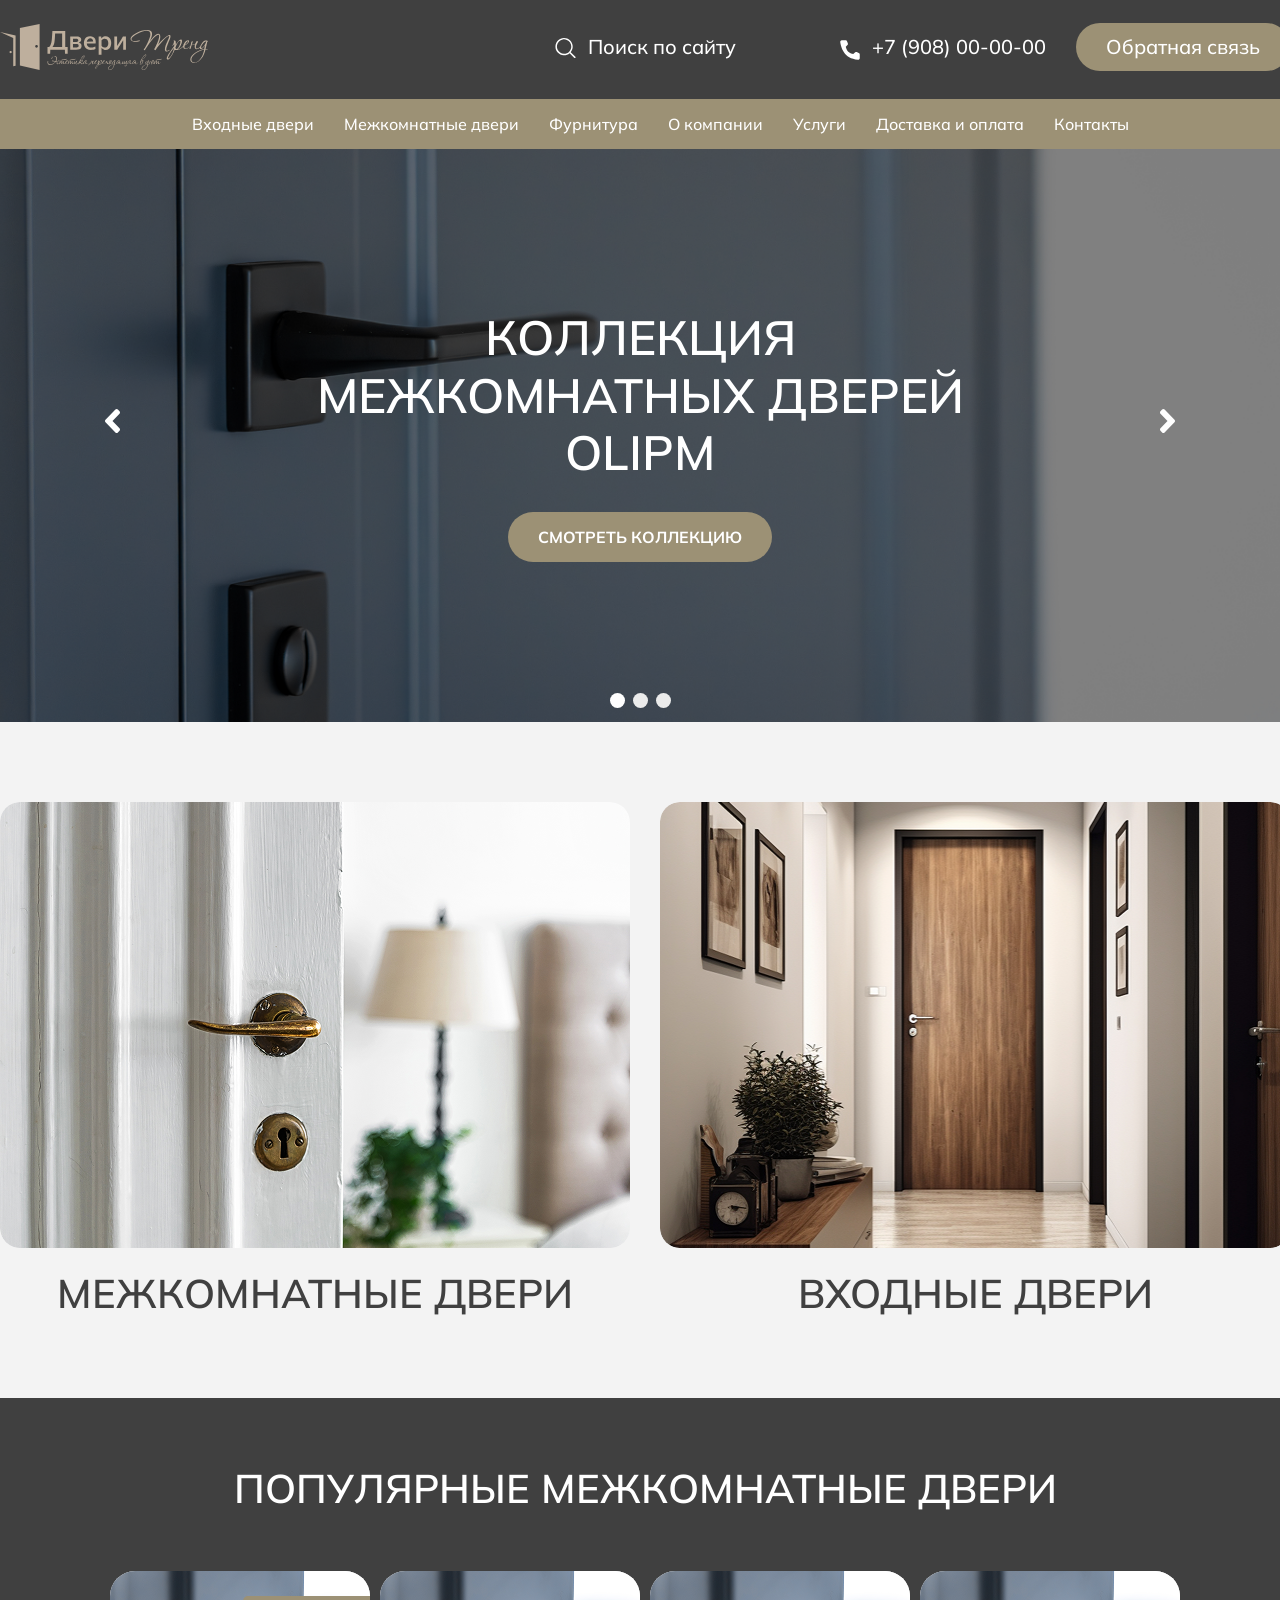
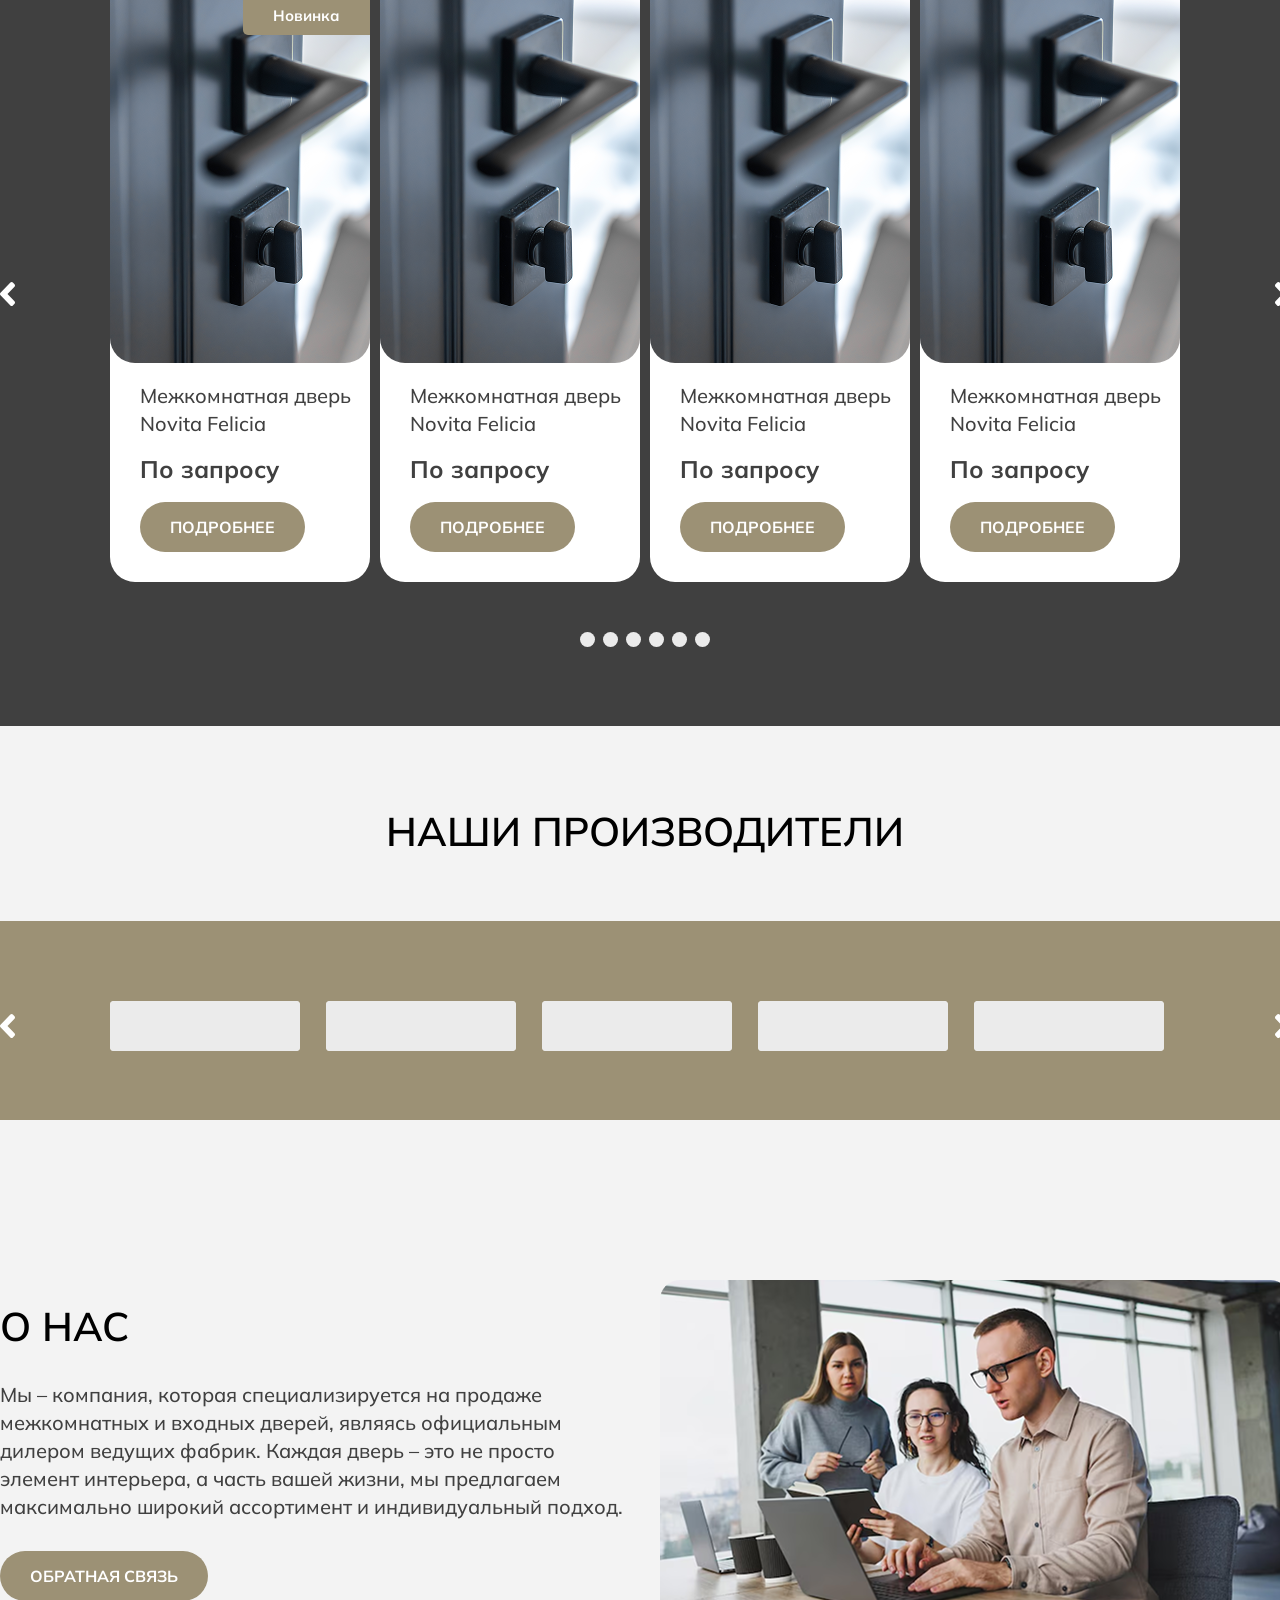
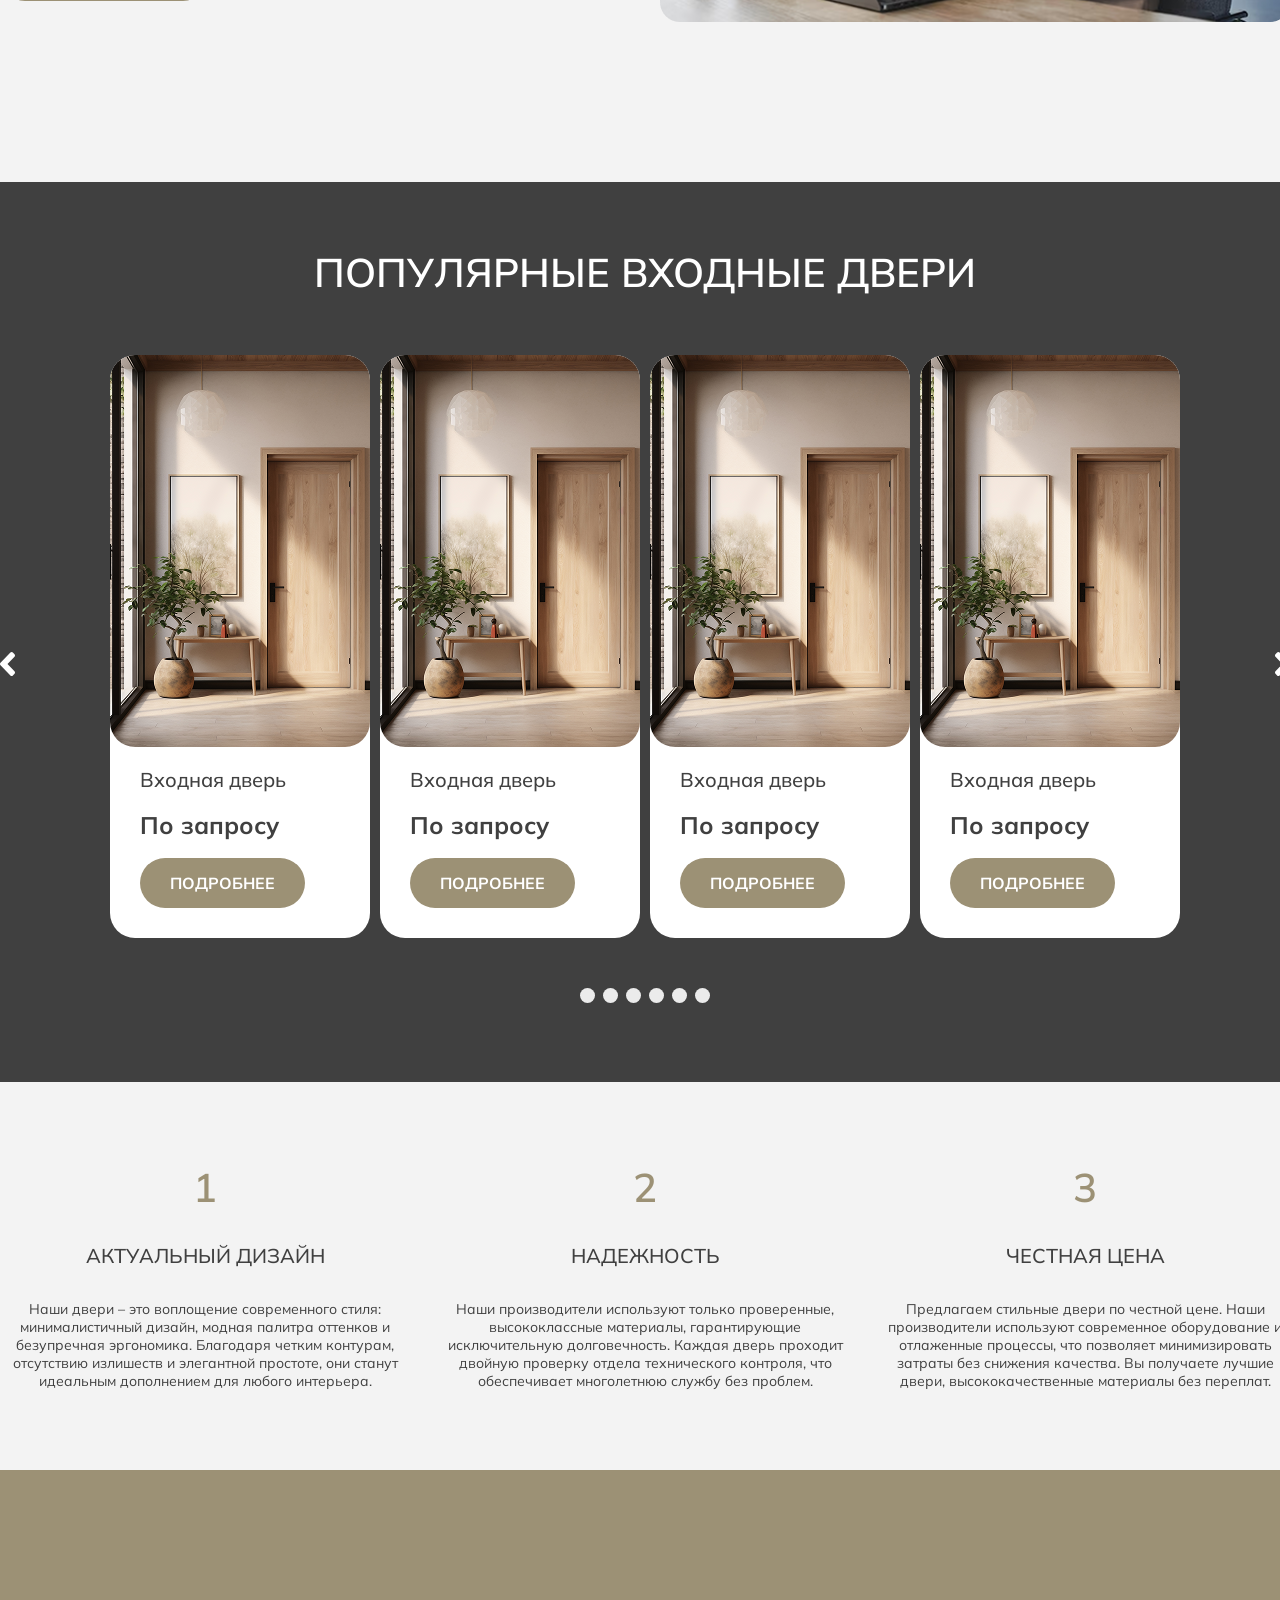
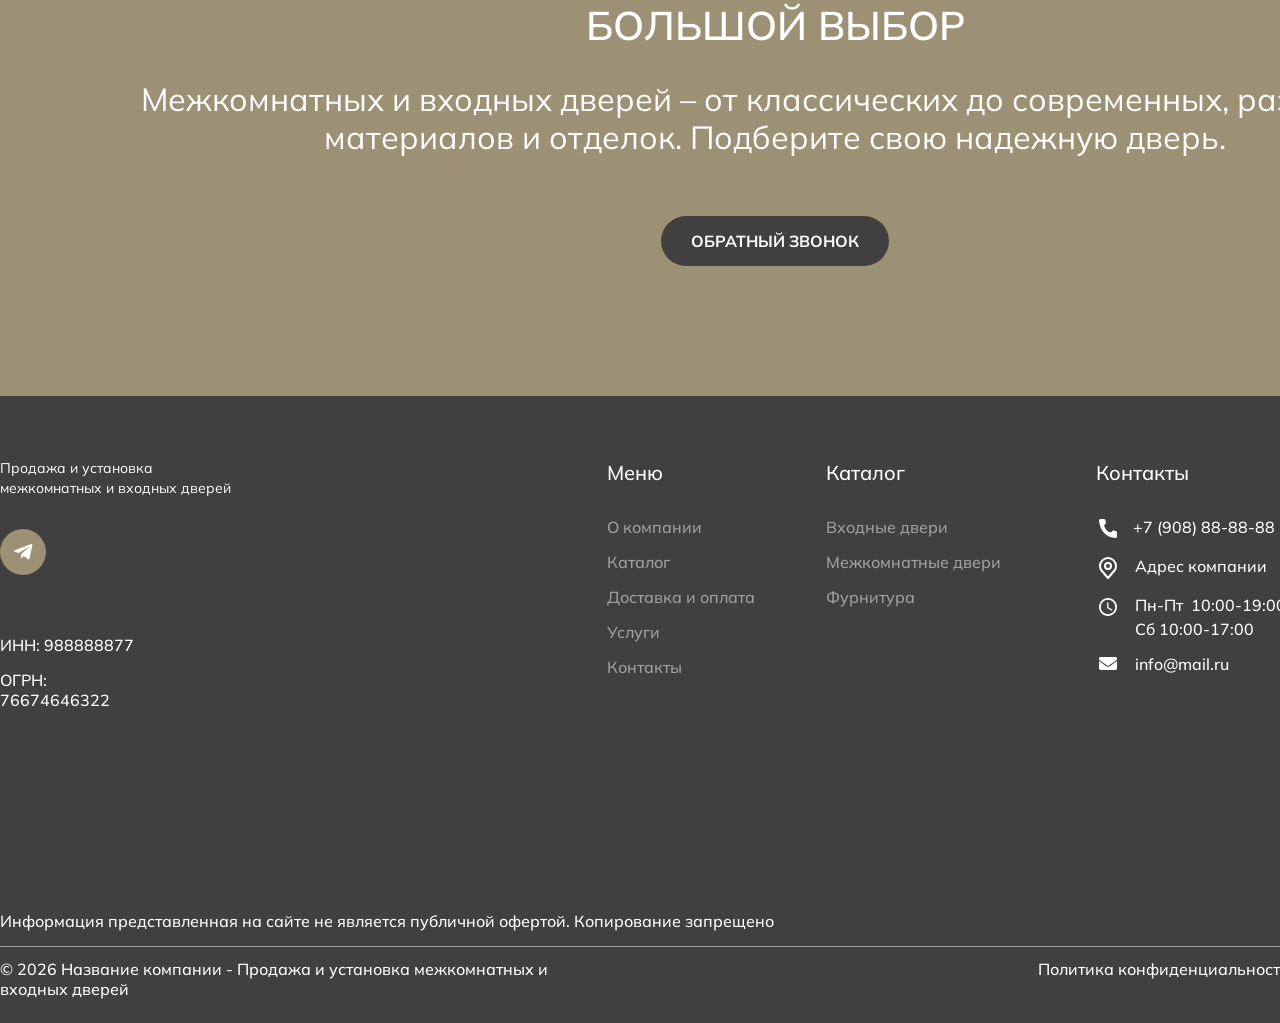
==== commit e64f680c: "small changes" ====
--- a/index.html
+++ b/index.html
@@ -18,17 +18,17 @@
           <img class="header__logo-image" src="./assets/imgs/header/logo.svg" alt="">
           <span class="header__tagline">Эстетика, переходящая в уют</span>
         </a>
+        <a class="header-link" href="#" aria-label="Поиск по сайту">
+          <span class="header__search-icon-slot" aria-hidden="true">
+            <svg width="24" height="23" viewBox="0 0 24 23" fill="none" xmlns="http://www.w3.org/2000/svg">
+              <path
+                d="M21.3833 20.3334L16.7052 15.6616H16.6548C18.0967 13.9637 18.8254 11.7748 18.6883 9.5527C18.5513 7.33062 17.5593 5.24752 15.9197 3.73914C14.28 2.23077 12.1199 1.41397 9.89113 1.4596C7.66234 1.50524 5.53754 2.40977 3.96122 3.98399C2.3849 5.55821 1.47915 7.68017 1.43346 9.90599C1.38776 12.1318 2.20565 14.2891 3.71604 15.9265C5.22643 17.5639 7.31231 18.5547 9.53736 18.6915C11.7624 18.8283 13.9542 18.1006 15.6544 16.6606C15.6544 16.6606 15.6544 16.6966 15.6544 16.7109L20.3325 21.3828C20.3994 21.4502 20.479 21.5036 20.5667 21.5401C20.6544 21.5766 20.7485 21.5954 20.8435 21.5954C20.9385 21.5954 21.0326 21.5766 21.1203 21.5401C21.208 21.5036 21.2876 21.4502 21.3545 21.3828C21.4283 21.3176 21.4879 21.2379 21.5295 21.1487C21.5712 21.0595 21.5941 20.9627 21.5968 20.8644C21.5995 20.766 21.582 20.6681 21.5452 20.5768C21.5085 20.4854 21.4534 20.4026 21.3833 20.3334ZM10.0766 17.25C8.65318 17.25 7.26169 16.8285 6.07814 16.0387C4.89458 15.2489 3.97211 14.1264 3.42738 12.813C2.88265 11.4997 2.74012 10.0545 3.01782 8.66029C3.29553 7.26605 3.98098 5.98536 4.98751 4.98017C5.99405 3.97498 7.27645 3.29044 8.67255 3.0131C10.0686 2.73577 11.5157 2.87811 12.8308 3.42211C14.1459 3.96612 15.27 4.88736 16.0608 6.06934C16.8516 7.25132 17.2737 8.64095 17.2737 10.0625C17.2737 11.0064 17.0876 11.941 16.7259 12.813C16.3642 13.6851 15.8341 14.4774 15.1657 15.1448C14.4974 15.8122 13.704 16.3417 12.8308 16.7029C11.9576 17.0641 11.0218 17.25 10.0766 17.25Z"
+                fill="white" />
+            </svg>
+          </span>
+          <span class="header__search-text">Поиск по сайту</span>
+        </a>
         <div class="header__top-content">
-          <a class="header-link" href="#" aria-label="Поиск по сайту">
-            <span class="header__search-icon-slot" aria-hidden="true">
-              <svg width="24" height="23" viewBox="0 0 24 23" fill="none" xmlns="http://www.w3.org/2000/svg">
-                <path
-                  d="M21.3833 20.3334L16.7052 15.6616H16.6548C18.0967 13.9637 18.8254 11.7748 18.6883 9.5527C18.5513 7.33062 17.5593 5.24752 15.9197 3.73914C14.28 2.23077 12.1199 1.41397 9.89113 1.4596C7.66234 1.50524 5.53754 2.40977 3.96122 3.98399C2.3849 5.55821 1.47915 7.68017 1.43346 9.90599C1.38776 12.1318 2.20565 14.2891 3.71604 15.9265C5.22643 17.5639 7.31231 18.5547 9.53736 18.6915C11.7624 18.8283 13.9542 18.1006 15.6544 16.6606C15.6544 16.6606 15.6544 16.6966 15.6544 16.7109L20.3325 21.3828C20.3994 21.4502 20.479 21.5036 20.5667 21.5401C20.6544 21.5766 20.7485 21.5954 20.8435 21.5954C20.9385 21.5954 21.0326 21.5766 21.1203 21.5401C21.208 21.5036 21.2876 21.4502 21.3545 21.3828C21.4283 21.3176 21.4879 21.2379 21.5295 21.1487C21.5712 21.0595 21.5941 20.9627 21.5968 20.8644C21.5995 20.766 21.582 20.6681 21.5452 20.5768C21.5085 20.4854 21.4534 20.4026 21.3833 20.3334ZM10.0766 17.25C8.65318 17.25 7.26169 16.8285 6.07814 16.0387C4.89458 15.2489 3.97211 14.1264 3.42738 12.813C2.88265 11.4997 2.74012 10.0545 3.01782 8.66029C3.29553 7.26605 3.98098 5.98536 4.98751 4.98017C5.99405 3.97498 7.27645 3.29044 8.67255 3.0131C10.0686 2.73577 11.5157 2.87811 12.8308 3.42211C14.1459 3.96612 15.27 4.88736 16.0608 6.06934C16.8516 7.25132 17.2737 8.64095 17.2737 10.0625C17.2737 11.0064 17.0876 11.941 16.7259 12.813C16.3642 13.6851 15.8341 14.4774 15.1657 15.1448C14.4974 15.8122 13.704 16.3417 12.8308 16.7029C11.9576 17.0641 11.0218 17.25 10.0766 17.25Z"
-                  fill="white" />
-              </svg>
-            </span>
-            <span class="header__search-text">Поиск по сайту</span>
-          </a>
           <a class="header-link header-link--phone" href="tel:+79080000000" aria-label="Позвонить +7 (908) 00-00-00">
             <svg width="24" height="24" viewBox="0 0 24 24" fill="none" xmlns="http://www.w3.org/2000/svg">
               <path
@@ -519,6 +519,41 @@
     </div>
   </footer>
 
+  <div class="popup num-popup fimple-form ">
+    <div class="popup-close">
+      <svg width="21" height="23" viewBox="0 0 21 23" fill="none" xmlns="http://www.w3.org/2000/svg">
+        <line y1="-1.5" x2="26.7602" y2="-1.5" transform="matrix(0.708484 -0.705727 0.667014 0.745046 2.00195 21.8179)"
+          stroke="#404040" stroke-width="3" />
+        <line y1="-1.5" x2="26.844" y2="-1.5" transform="matrix(0.667014 0.745046 -0.708484 0.705727 0.960938 2.11718)"
+          stroke="#404040" stroke-width="3" />
+      </svg>
+    </div>
+    <p class="heading">Заказать обратный звонок</p>
+    <p class="sub-heading">Заполните имя и номер вашего телефона, наш менеджер свяжется с вами в ближайшее время</p>
+    <form>
+      <input type="text" class="text" placeholder="Имя">
+      <input type="text" class="text" placeholder="Телефон">
+      <label class="policy-container">
+        <input type="checkbox">
+        <div class="policy-visual">
+          <svg width="22" height="23" viewBox="0 0 22 23" fill="none" xmlns="http://www.w3.org/2000/svg">
+            <line y1="-1" x2="7.95691" y2="-1" transform="matrix(0.691223 0.722642 -0.691223 0.722642 3.6665 11.5)"
+              stroke="#404040" stroke-width="2" />
+            <line y1="-1" x2="12.0081" y2="-1" transform="matrix(0.692205 -0.721701 0.690239 0.723581 9.59375 16.7914)"
+              stroke="#404040" stroke-width="2" />
+          </svg>
+
+        </div>
+        <p class="policy-text">
+          Я согласен на обработку мои персональных данных и принимаю условия политики конфиденциальности
+        </p>
+      </label>
+      <button class="gold-button" type="submit">Заказать звонок</button>
+    </form>
+
+  </div>
+  <div class="offset "></div>
+
   <script src="js/swiper-bundle.min.js"></script>
   <script src="js/sliders.js"></script>
   <script src="js/app.js"></script>
--- a/style/style.css
+++ b/style/style.css
@@ -418,6 +418,7 @@
   font-size: 32px;
   line-height: 1.2;
   margin: 0 0 43.5px;
+  text-align: left;
 }
 .contacts-page__details {
   margin: 0;
@@ -667,12 +668,14 @@
   padding: 23px 0 28px;
 }
 .header .header__top .container {
-  display: flex;
-  align-items: center;
-  justify-content: space-between;
+  display: grid;
+  grid-template-columns: minmax(0, 1fr) auto minmax(0, 1fr);
+  align-items: center;
+  column-gap: 20px;
 }
 .header .header__logo {
-  width: 178px;
+  width: 208px;
+  justify-self: start;
   position: relative;
   display: flex;
   flex-direction: column;
@@ -707,7 +710,11 @@
 .header .header__menu-toggle svg {
   display: block;
 }
+.header .header__top .container > .header-link {
+  justify-self: center;
+}
 .header .header__top-content {
+  justify-self: end;
   display: flex;
   align-items: center;
   gap: 30px;
@@ -1824,25 +1831,26 @@
 .s-form .inp-container .black-button {
   white-space: nowrap;
 }
-.s-form .policy-container {
+
+.policy-container {
   display: flex;
   gap: 10px;
   align-items: center;
 }
-.s-form .policy-container input {
+.policy-container input {
   display: none;
 }
-.s-form .policy-container input:checked + .policy-visual svg {
+.policy-container input:checked + .policy-visual svg {
   opacity: 1;
 }
-.s-form .policy-container .policy-visual {
+.policy-container .policy-visual {
   border: 1px solid #404040;
   border-radius: 4px;
   width: 22px;
   height: 23px;
   background: white;
 }
-.s-form .policy-container .policy-visual svg {
+.policy-container .policy-visual svg {
   opacity: 0;
   transition: all 0.4s ease;
 }
@@ -1868,17 +1876,14 @@
   text-align: left;
   color: #404040;
 }
-.services-page .services-page__measure,
-.services-page .services-page__panel,
-.services-page .services-page__install {
+.services-page .services-row-container {
   box-sizing: border-box;
   margin-top: 60px;
   width: 1290px;
   max-width: 100%;
 }
-.services-page .services-page__panel,
-.services-page .services-page__install {
-  min-height: 298px;
+.services-page .services-row-container:nth-child(even) .services-row {
+  flex-direction: row-reverse;
 }
 .services-page .services-page__measure-inner {
   display: flex;
@@ -1887,15 +1892,12 @@
   gap: 29px;
   padding-top: 21.5px;
 }
-.services-page .services-page__panel-inner,
-.services-page .services-page__install-inner {
-  display: flex;
-  flex-wrap: wrap;
+.services-page .services-row {
+  display: flex;
   align-items: flex-start;
   gap: 30px;
 }
 .services-page .services-page__measure-content {
-  flex: 1 1 631px;
   min-width: 0;
 }
 .services-page .services-page__panel-content,
@@ -1930,23 +1932,18 @@
   max-width: 100%;
   height: 298px;
 }
-.services-page .services-page__measure-img,
-.services-page .services-page__install-img {
+.services-page .services-page__measure-img {
   display: block;
-  width: 630px;
-  max-width: 100%;
-  height: 298px;
+  width: 100%;
+  max-width: 630px;
   border-radius: 20px;
   object-fit: cover;
 }
 .services-page .services-page__panel-img {
   display: block;
-  width: 630px;
   max-width: 100%;
-  height: 298px;
   border-radius: 20px;
   object-fit: cover;
-  transform: rotate(-180deg);
 }
 .services-page .services-page__measure-text p,
 .services-page .services-page__panel-text p,
@@ -1961,7 +1958,6 @@
   margin-top: 15px;
   width: 631px;
   max-width: 100%;
-  height: 175px;
 }
 .services-page .services-page__measure-text p + p {
   margin-top: 1em;
@@ -1975,9 +1971,7 @@
 .services-page .services-page__install-text {
   box-sizing: border-box;
   margin-top: 15px;
-  width: 630px;
   max-width: 100%;
-  height: 108px;
   overflow: auto;
 }
 .services-page .services-page__measure-btn {
@@ -1998,6 +1992,7 @@
   color: #fff;
   background: #9c9175;
   border-radius: 100px;
+  margin-top: 30px;
 }
 
 .mob {
@@ -2006,6 +2001,78 @@
 
 .s-form .policy-container.mob {
   display: none;
+}
+
+.popup {
+  position: fixed;
+  top: 50%;
+  left: 50%;
+  transform: translate(-50%, -50%);
+  border-radius: 20px;
+  box-shadow: 0 4px 20px 0 rgba(0, 0, 0, 0.25);
+  background: #fff;
+  padding: 35px;
+  z-index: 11;
+  max-width: 700px;
+  opacity: 0;
+  visibility: hidden;
+  transition: all 0.4s ease;
+}
+.popup.active {
+  opacity: 1;
+  visibility: visible;
+}
+.popup .popup-close {
+  position: absolute;
+  top: 20px;
+  right: 20px;
+}
+.popup .heading {
+  font-family: "Mulish", sans-serif;
+  font-weight: 400;
+  font-size: 32px;
+  line-height: 120%;
+  color: #404040;
+  margin-bottom: 20px;
+}
+.popup .sub-heading {
+  font-family: "Mulish", sans-serif;
+  font-weight: 400;
+  font-size: 14px;
+  color: #404040;
+  max-width: 415px;
+}
+.popup form {
+  margin-top: 30px;
+  display: flex;
+  flex-wrap: wrap;
+  gap: 30px 5px;
+}
+.popup form input {
+  border-radius: 100px;
+  padding: 15px 15px;
+  background: #ebebeb;
+  width: calc(50% - 2.5px);
+}
+.popup form .policy-text {
+  font-size: 14px;
+}
+
+.offset {
+  position: fixed;
+  top: 0;
+  left: 0;
+  width: 100vw;
+  height: 100vh;
+  background: black;
+  z-index: 10;
+  opacity: 0;
+  visibility: hidden;
+  transition: all 0.4s ease;
+}
+.offset.active {
+  opacity: 0.4;
+  visibility: visible;
 }
 
 @media (max-width: 1024px) {
@@ -2232,7 +2299,7 @@
     gap: 10px;
   }
   .catalog-filters.mob {
-    margin-bottom: 15px;
+    margin-bottom: 35px;
     display: flex;
     justify-content: space-between;
   }
@@ -2349,6 +2416,86 @@
   .s-form .policy-container.mob {
     display: flex;
   }
-}
-
-/*# sourceMappingURL=style.css.map */
+  .services-page .services-page__measure-inner,
+  .services-page .services-row-container:nth-child(2n) .services-row {
+    flex-direction: column-reverse;
+  }
+  .services-page .services-page__measure-content {
+    flex: 1;
+  }
+  .services-page .services-page__measure-text {
+    width: 100%;
+  }
+  .services-page .services-page__panel-content,
+  .services-page .services-page__install-content {
+    flex: auto;
+  }
+  .services-page .services-page__install-text {
+    height: auto;
+  }
+  .services-page .services-row {
+    flex-direction: column-reverse !important;
+  }
+  .services-row img {
+    width: 100%;
+    height: auto;
+  }
+  .info-card--delivery .info-card__title,
+  .info-card--payment .info-card__title {
+    font-size: 20px;
+  }
+  .info-card--delivery .info-card__list,
+  .info-card--payment .info-card__list,
+  .info-card--delivery .info-card__text:first-of-type,
+  .info-card--payment .info-card__text:first-of-type,
+  .info-card--delivery .info-card__text,
+  .info-card--payment .info-card__text {
+    font-size: 14px;
+  }
+  .page-delivery__title {
+    font-size: 20px;
+  }
+  .advantages__title {
+    font-size: 20px;
+  }
+  .advantages__card-text {
+    font-weight: 700;
+    font-size: 16px;
+    text-align: center;
+  }
+  .advantages__card {
+    height: auto;
+  }
+  .contacts-page__title {
+    font-size: 20px;
+    text-align: left;
+    margin-bottom: 30px;
+  }
+  .contacts-page__figure {
+    display: none;
+  }
+  .contacts-page__bottom .contacts-form__title {
+    font-weight: 600;
+    font-size: 32px;
+    color: #404040;
+  }
+  .contacts-page__bottom .contacts-form__lead {
+    font-weight: 500;
+    font-size: 20px;
+    line-height: 140%;
+    color: #404040;
+  }
+  .contacts-page__bottom .contacts-form__row input,
+  .contacts-form__field {
+    width: 100%;
+  }
+  .contacts-page__cta-img {
+    display: none;
+  }
+  .contacts-page__bottom .contacts-form__textarea {
+    padding: 15px;
+  }
+  .popular.seems .container {
+    padding: 20px;
+  }
+}
